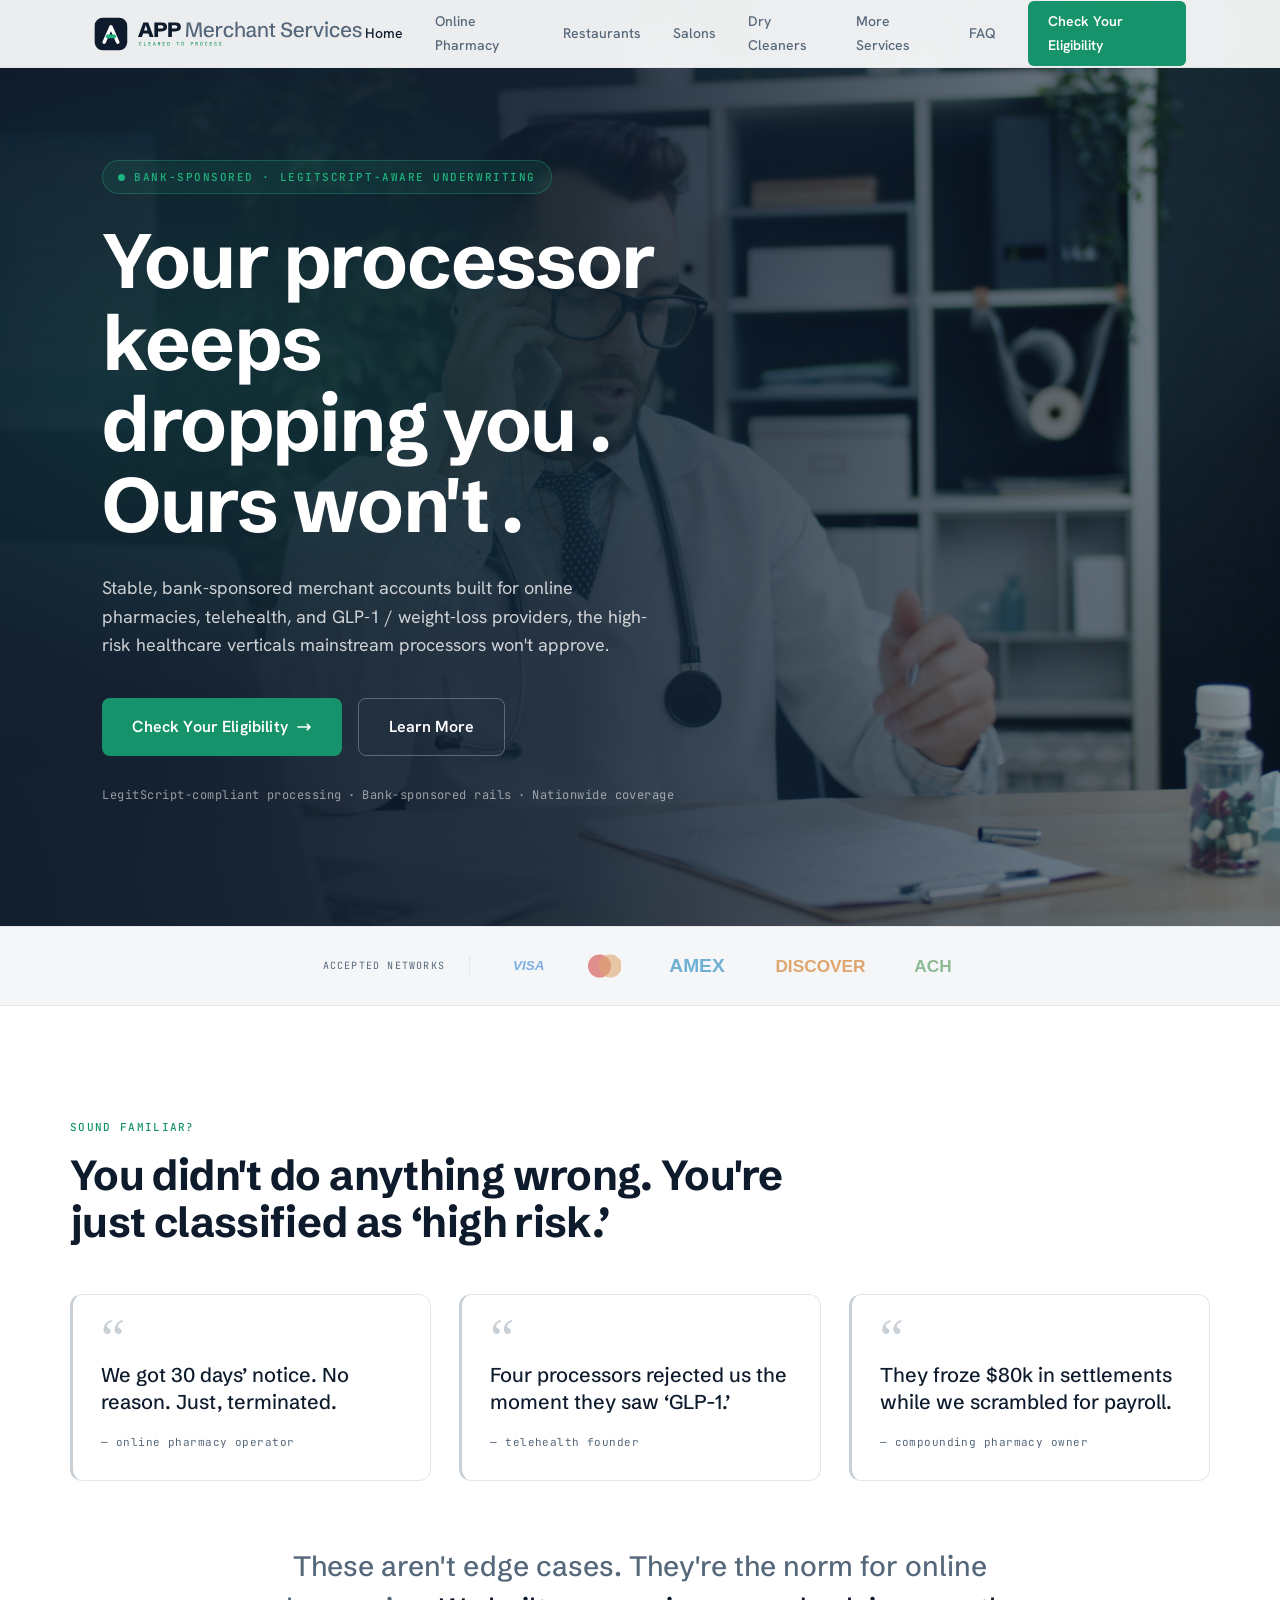
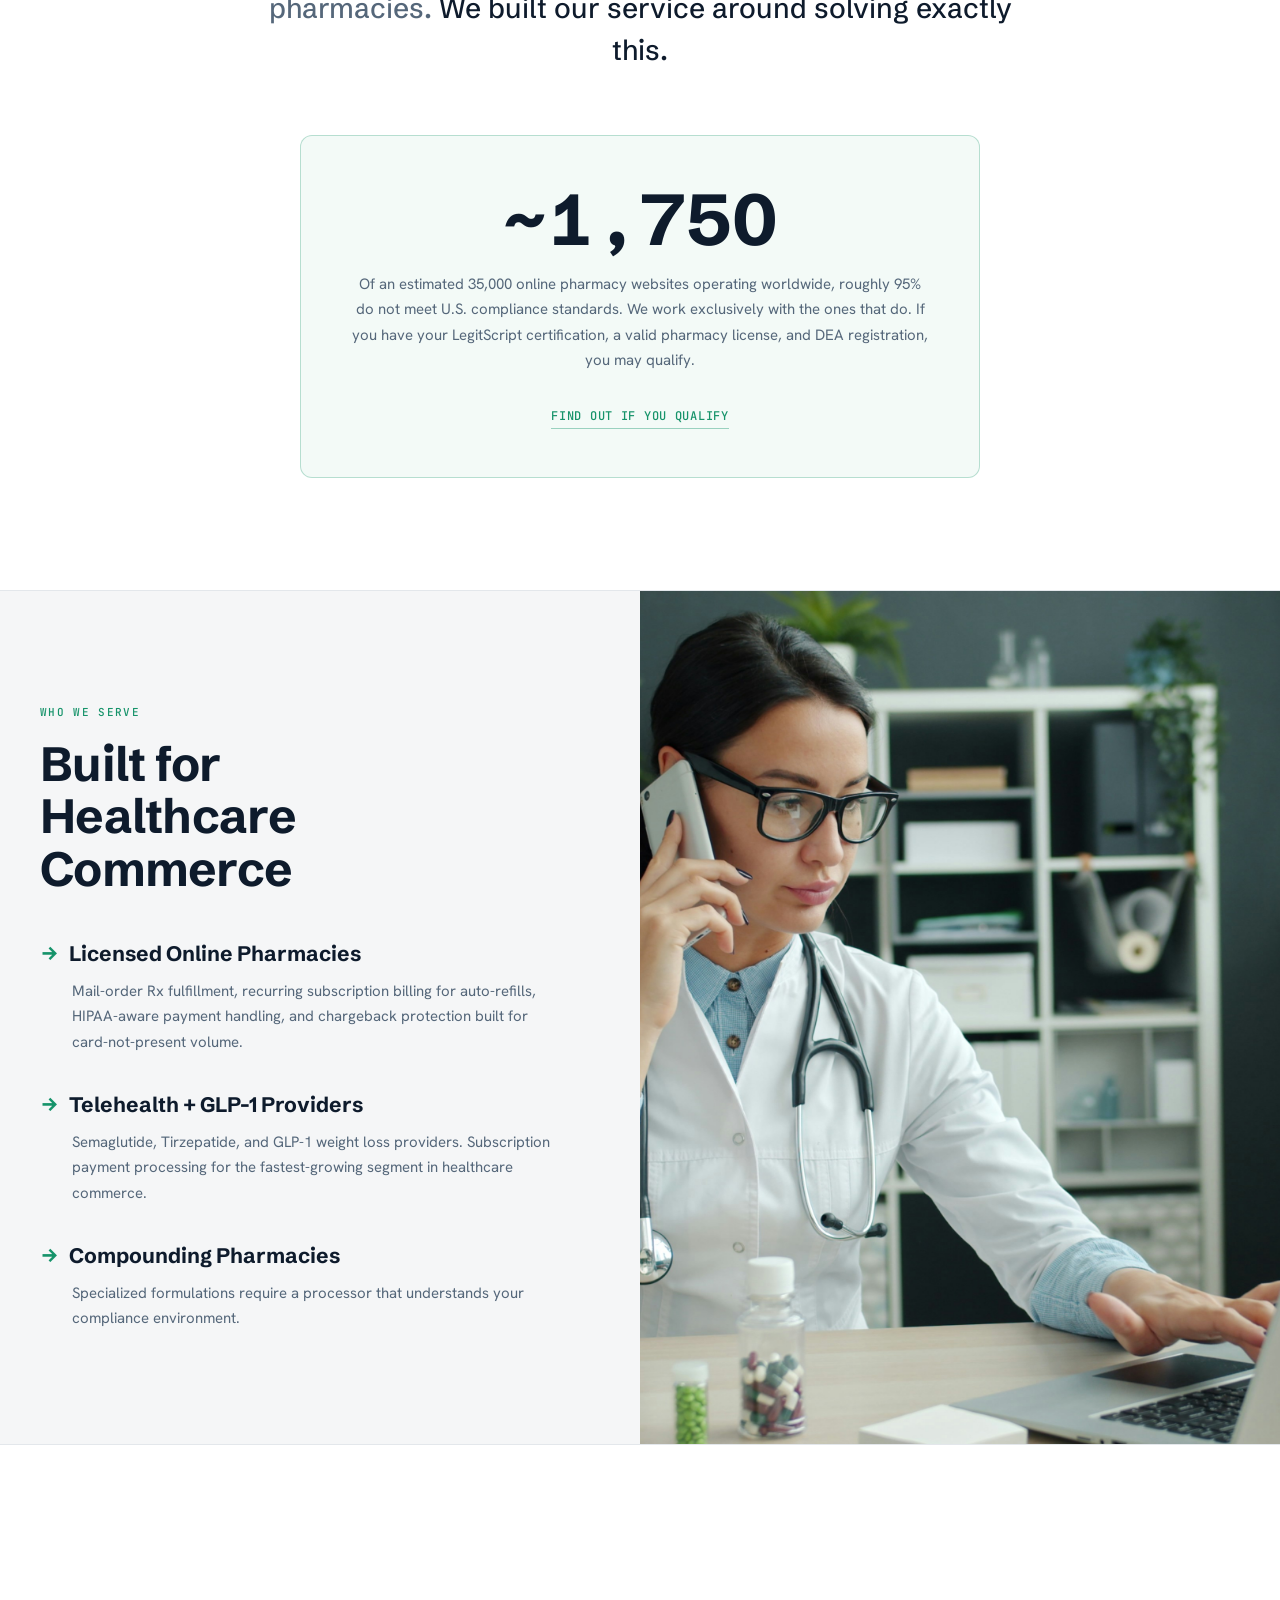
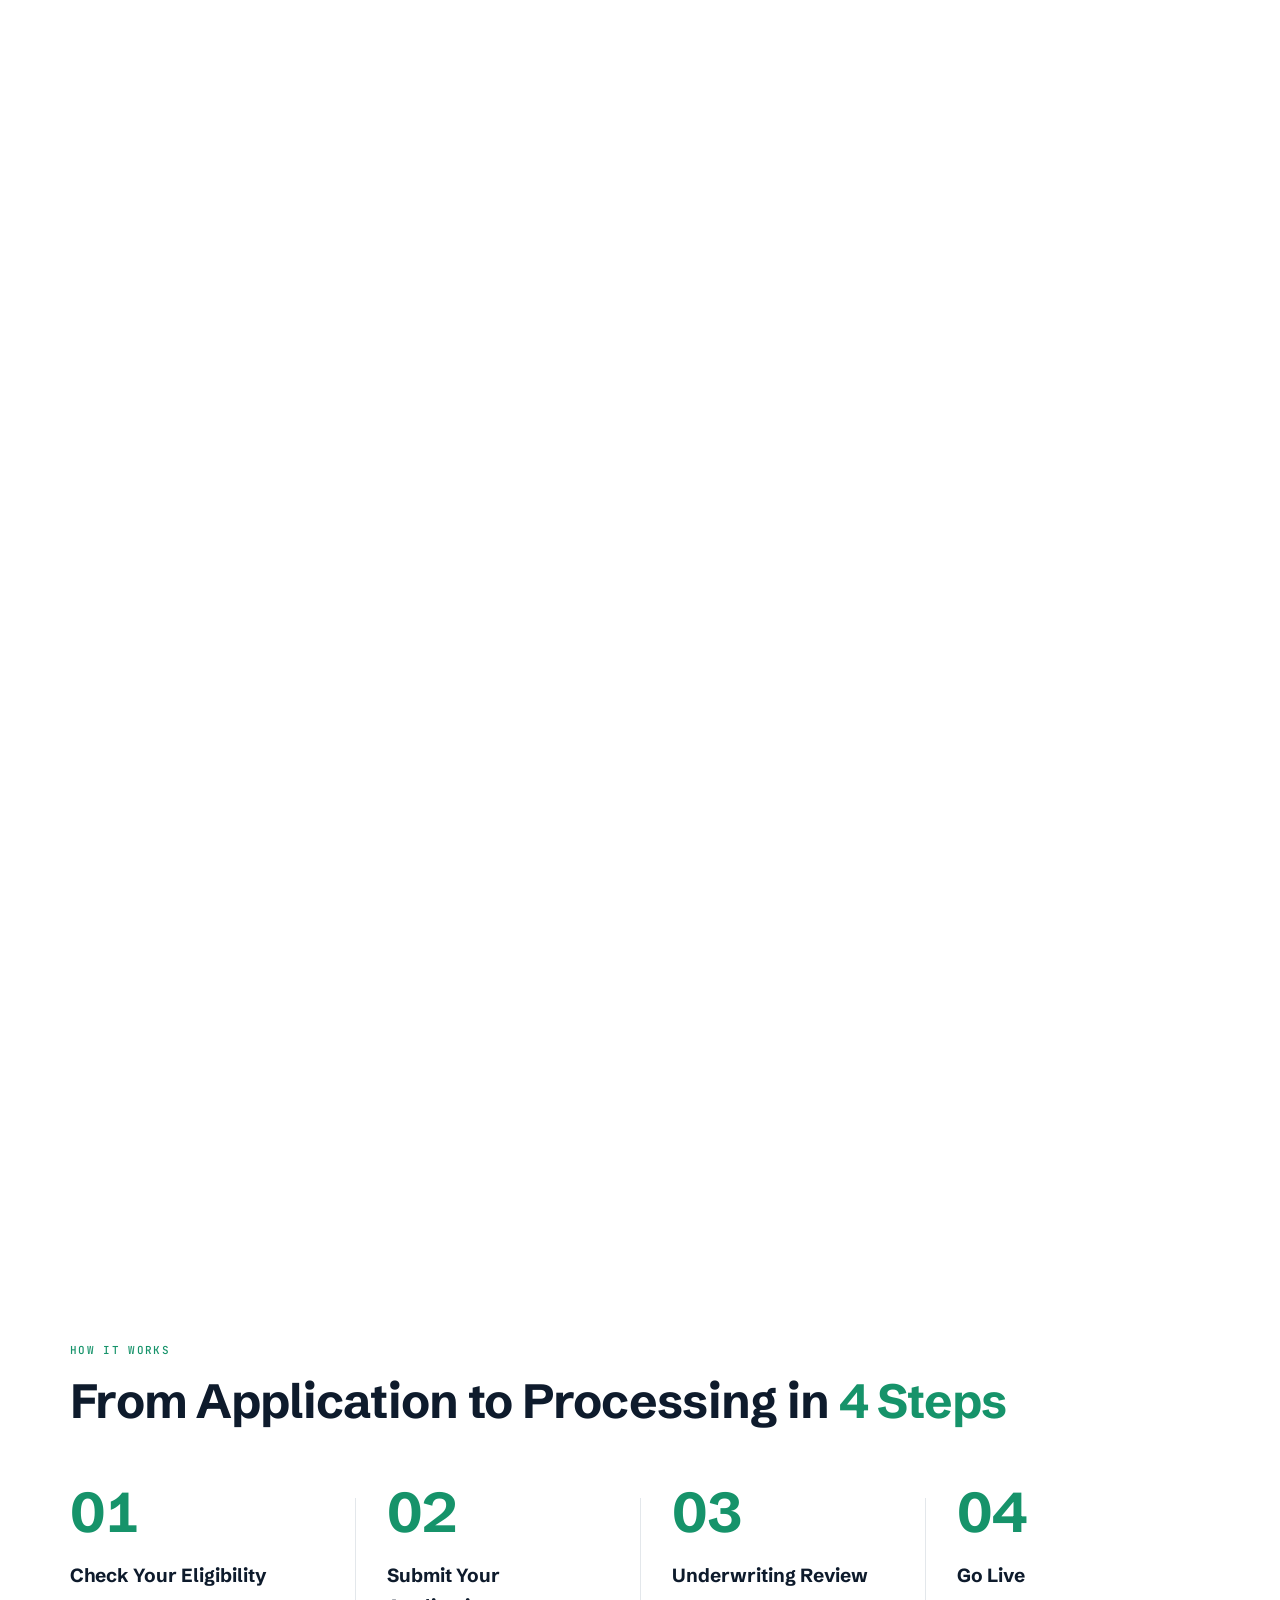
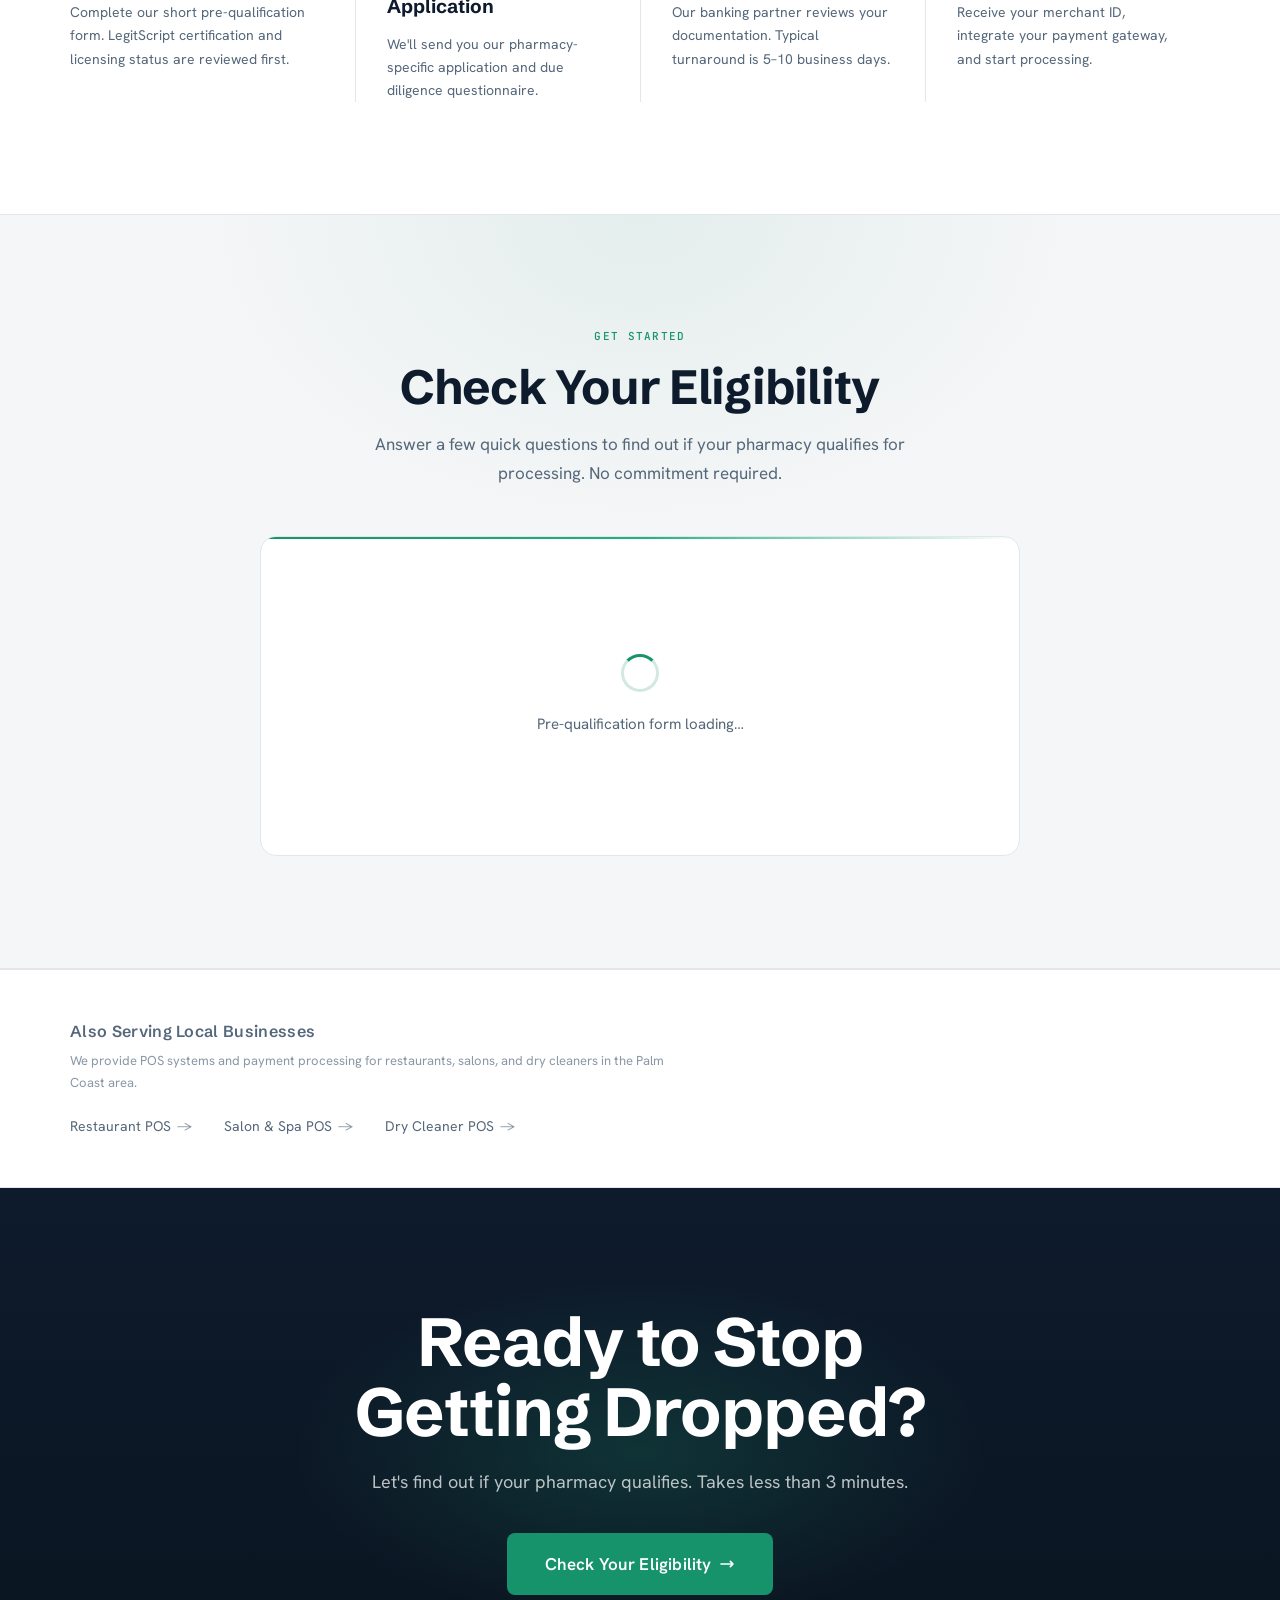
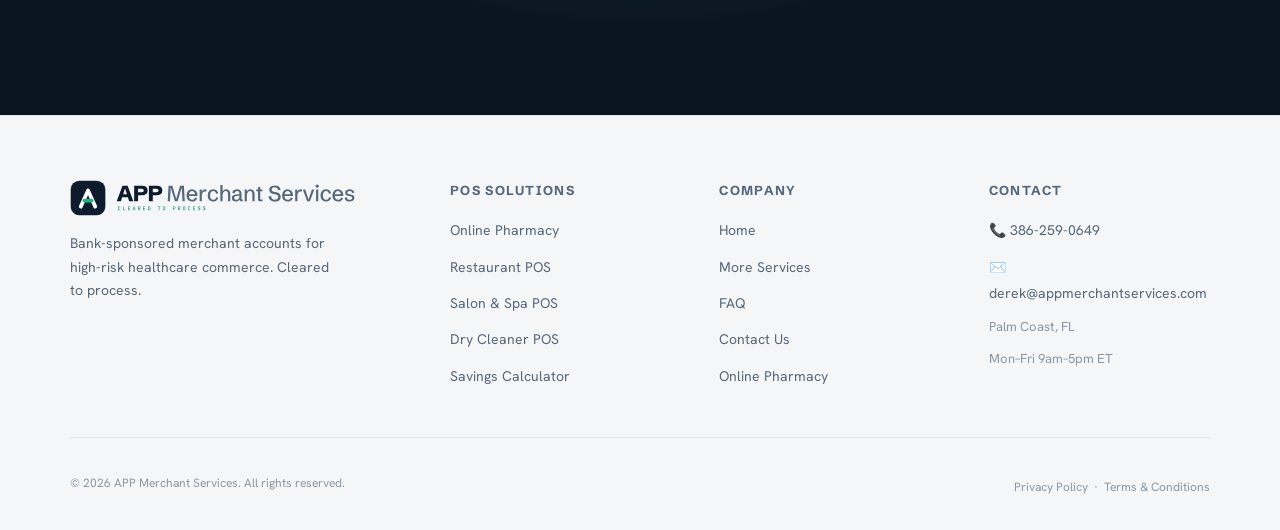
==== index.html @ 34b01047 "Site-wide rebrand: navy/green light theme, new lockup, Schibsted/Hanken/JetBrains fonts, components " ====
<!DOCTYPE html>
<html lang="en">
<head>
<meta charset="UTF-8"/>
<meta name="viewport" content="width=device-width, initial-scale=1.0"/>
<title>Online Pharmacy Payment Processing | APP Merchant Services</title>
<meta name="description" content="Bank-sponsored payment processing for licensed online pharmacies, telehealth providers, GLP-1 dispensers, and compounding pharmacies. High-risk merchant accounts with LegitScript compliance. Check your eligibility today."/>
<meta name="keywords" content="online pharmacy payment processing, high risk merchant account pharmacy, telehealth payment processing, GLP-1 merchant account, LegitScript payment processing, bank-sponsored merchant account"/>
<meta name="google-site-verification" content="3FqCoqqjQXs2pN8ZtHvuU_JeC_UwtO3WohIwuxlKrgw"/>
<link rel="preconnect" href="https://fonts.googleapis.com">
<link rel="preconnect" href="https://fonts.gstatic.com" crossorigin>
<link href="https://fonts.googleapis.com/css2?family=Schibsted+Grotesk:wght@400;500;600;700;800&family=Hanken+Grotesk:wght@400;500;600;700&family=JetBrains+Mono:wght@400;500&display=swap" rel="stylesheet">
<link rel="stylesheet" href="/css/styles-v2.css?v=8"/>
<link rel="icon" type="image/png" sizes="16x16" href="/assets/favicon-16.png"/>
<link rel="icon" type="image/png" sizes="32x32" href="/assets/favicon-32.png"/>
<link rel="icon" type="image/png" sizes="64x64" href="/assets/favicon-64.png"/>
<link rel="icon" type="image/png" sizes="192x192" href="/assets/favicon-192.png"/>
<link rel="apple-touch-icon" sizes="180x180" href="/assets/app-icon-2x.png"/>
<script async src="https://www.googletagmanager.com/gtag/js?id=G-3RPGTJ7M12"></script>
<script>window.dataLayer=window.dataLayer||[];function gtag(){dataLayer.push(arguments);}gtag('js',new Date());gtag('config','G-3RPGTJ7M12');</script>
<!-- Local Business Schema -->
<script type="application/ld+json">
{
  "@context": "https://schema.org",
  "@type": "FinancialService",
  "name": "APP Merchant Services",
  "description": "Bank-sponsored payment processing for online pharmacies, telehealth providers, and GLP-1 dispensers. LegitScript-compliant, card-not-present merchant accounts built for healthcare commerce. Also serving local restaurants, salons, and dry cleaners in Palm Coast, FL.",
  "url": "https://appmerchantservices.com",
  "telephone": "+13862590649",
  "email": "derek@appmerchantservices.com",
  "address": {
    "@type": "PostalAddress",
    "addressLocality": "Palm Coast",
    "addressRegion": "FL",
    "addressCountry": "US"
  },
  "areaServed": {
    "@type": "Country",
    "name": "United States"
  },
  "serviceType": ["Online Pharmacy Payment Processing", "Telehealth Payment Processing", "GLP-1 Merchant Accounts", "High Risk Merchant Services", "POS Systems", "Restaurant POS", "Salon POS", "Dry Cleaner POS"],
  "priceRange": "$$",
  "openingHours": "Mo-Fr 09:00-17:00",
  "sameAs": [
    "https://www.facebook.com/profile.php?id=61568587052713",
    "https://www.ebluu.com"
  ]
}
</script>
</head>
<body class="homepage">

<!-- ============ 1. HERO ============ -->
<header class="phHero">
  <div class="phHeroBg" style="background-image:url('/assets/pharmacy_hero.jpg')"></div>
  <div class="phHeroVeil"></div>
  <div class="phHeroInner">
    <div class="phHeroCopy">
      <span class="phEyebrow heroAnim" style="transition-delay:0ms">Bank-sponsored · LegitScript-aware underwriting</span>
      <h1 class="phHeroH1">
        <span class="heroLine heroAnim" style="transition-delay:200ms">Your processor keeps</span>
        <span class="heroLine heroAnim" style="transition-delay:400ms">dropping you.</span>
        <span class="heroLine heroAnim" style="transition-delay:600ms">Ours won't.</span>
      </h1>
      <p class="phHeroSub heroAnim" style="transition-delay:800ms">Stable, bank-sponsored merchant accounts built for online pharmacies, telehealth, and GLP-1 / weight-loss providers, the high-risk healthcare verticals mainstream processors won't approve.</p>
      <div class="phHeroActions heroAnim" style="transition-delay:1000ms">
        <a href="#qualify" class="btnP">Check Your Eligibility <svg fill="none" viewBox="0 0 24 24" stroke="currentColor" stroke-width="2.5"><path stroke-linecap="round" stroke-linejoin="round" d="M17 8l4 4m0 0l-4 4m4-4H3"/></svg></a>
        <a href="/online-pharmacy-payment-processing.html" class="btnS">Learn More</a>
      </div>
      <p class="phHeroTrust heroAnim" style="transition-delay:1200ms">LegitScript-compliant processing&ensp;·&ensp;Bank-sponsored rails&ensp;·&ensp;Nationwide coverage</p>
    </div>
  </div>
</header>

<!-- ============ ACCEPTED NETWORKS BAR ============ -->
<section class="netBar">
  <div class="netBarIn">
    <span class="netBarLabel">Accepted Networks</span>
    <span class="netBarDivider"></span>
    <div class="netLogos">
      <div class="network-logo" role="img" aria-label="Visa">
        <svg height="24" viewBox="0 0 780 500" xmlns="http://www.w3.org/2000/svg" fill="#1a72d4">
          <rect width="780" height="500" rx="40" fill="none"/>
          <text x="390" y="330" font-family="Arial" font-size="280" font-weight="900" font-style="italic" fill="#1a72d4" text-anchor="middle">VISA</text>
        </svg>
      </div>
      <div class="network-logo" role="img" aria-label="Mastercard">
        <svg height="24" viewBox="0 0 152 108" xmlns="http://www.w3.org/2000/svg">
          <circle cx="52" cy="54" r="52" fill="#cc2222" opacity="0.9"/>
          <circle cx="100" cy="54" r="52" fill="#cc6600" opacity="0.6"/>
        </svg>
      </div>
      <div class="network-logo" role="img" aria-label="American Express">
        <svg height="24" viewBox="0 0 300 100" xmlns="http://www.w3.org/2000/svg">
          <text x="150" y="76" font-family="Arial" font-size="80" font-weight="900" fill="#0077b5" text-anchor="middle">AMEX</text>
        </svg>
      </div>
      <div class="network-logo" role="img" aria-label="Discover">
        <svg height="24" viewBox="0 0 400 100" xmlns="http://www.w3.org/2000/svg">
          <text x="10" y="76" font-family="Arial" font-size="72" font-weight="700" fill="#cc6600">DISCOVER</text>
        </svg>
      </div>
      <div class="network-logo" role="img" aria-label="ACH / eCheck">
        <svg height="24" viewBox="0 0 200 100" xmlns="http://www.w3.org/2000/svg">
          <text x="100" y="76" font-family="Arial" font-size="72" font-weight="700" fill="#3a8a4a" text-anchor="middle">ACH</text>
        </svg>
      </div>
    </div>
  </div>
</section>

<!-- ============ 2. PAIN POINTS ============ -->
<section class="sec phPain" data-animate>
  <div class="wrap">
    <span class="label">Sound familiar?</span>
    <h2 class="phPainH2">You didn't do anything wrong. You're just classified as &lsquo;high risk.&rsquo;</h2>
    <div class="phPainRow">
      <blockquote class="phQuote quoteAnim">
        <p class="phQuoteText">We got 30 days&rsquo; notice. No reason. Just, terminated.</p>
        <cite class="phQuoteAttr">&mdash; online pharmacy operator</cite>
      </blockquote>
      <blockquote class="phQuote quoteAnim">
        <p class="phQuoteText">Four processors rejected us the moment they saw &lsquo;GLP-1.&rsquo;</p>
        <cite class="phQuoteAttr">&mdash; telehealth founder</cite>
      </blockquote>
      <blockquote class="phQuote quoteAnim">
        <p class="phQuoteText">They froze $80k in settlements while we scrambled for payroll.</p>
        <cite class="phQuoteAttr">&mdash; compounding pharmacy owner</cite>
      </blockquote>
    </div>
    <p class="phPainClose">These aren't edge cases. They're the norm for online pharmacies. <span class="acc">We built our service around solving exactly this.</span></p>
    <div class="compliance-stat-block" data-animate>
      <p class="stat-number">~1,750</p>
      <p class="stat-context">Of an estimated 35,000 online pharmacy websites operating worldwide, roughly 95% do not meet U.S. compliance standards. We work exclusively with the ones that do. If you have your LegitScript certification, a valid pharmacy license, and DEA registration, you may qualify.</p>
      <a href="#qualify" class="stat-cta">Find Out If You Qualify</a>
    </div>
  </div>
</section>

<!-- ============ 3. WHO WE SERVE ============ -->
<section class="phServe" data-animate>
  <div class="phServeCopy">
    <div class="phServeCopyInner">
      <span class="label">Who We Serve</span>
      <h2 class="h2">Built for<br>Healthcare Commerce</h2>
      <div class="phServeList">
        <div class="phServeItem serveAnim">
          <h3 class="phServeName"><span class="phArrow">&rarr;</span> Licensed Online Pharmacies</h3>
          <p>Mail-order Rx fulfillment, recurring subscription billing for auto-refills, HIPAA-aware payment handling, and chargeback protection built for card-not-present volume.</p>
        </div>
        <div class="phServeItem serveAnim">
          <h3 class="phServeName"><span class="phArrow">&rarr;</span> Telehealth + GLP-1 Providers</h3>
          <p>Semaglutide, Tirzepatide, and GLP-1 weight loss providers. Subscription payment processing for the fastest-growing segment in healthcare commerce.</p>
        </div>
        <div class="phServeItem serveAnim">
          <h3 class="phServeName"><span class="phArrow">&rarr;</span> Compounding Pharmacies</h3>
          <p>Specialized formulations require a processor that understands your compliance environment.</p>
        </div>
      </div>
    </div>
  </div>
  <div class="phServeImg" style="background-image:url('/assets/pharmacy_hero2.jpg')" role="img" aria-label="Pharmacist preparing prescription medication"></div>
</section>

<!-- ============ 4. WHY US ============ -->
<section class="phWhy" data-animate>
  <div class="wrap">
    <div class="phWhyHead">
      <span class="phWhyKicker">Why APP Merchant Services</span>
      <h2 class="phWhyH2">What Makes Us Different</h2>
    </div>
    <div class="hpCardGrid">
      <article class="hpCard hpCard--wide">
        <div class="hpCardBody">
          <span class="hpCardIcon" aria-hidden="true">
            <svg viewBox="0 0 24 24" fill="none" stroke="currentColor" stroke-width="1.75" stroke-linecap="round" stroke-linejoin="round"><path d="M12 3 4 6v5c0 4.4 3.1 8.2 8 9.5 4.9-1.3 8-5.1 8-9.5V6l-8-3Z"/><path d="m9 12 2 2 4-4"/></svg>
          </span>
          <h3 class="hpCardTitle">Bank-Sponsored Stability</h3>
          <p class="hpCardText">Your account runs on institutional banking rails — not a third-party aggregator that can freeze you without notice.</p>
        </div>
        <div class="hpCardVisual hpCardVisual--map" data-viz="stability" aria-hidden="true">
          <div class="pj">
            <svg class="pjSvg" viewBox="60 275 905 545" preserveAspectRatio="xMidYMid meet">
              <g class="pjMap" transform="translate(0.000000,1024.000000) scale(0.100000,-0.100000)"
fill="#000000" stroke="none">
<path d="M9767 8370 l-55 -50 -25 20 c-25 20 -26 20 -36 2 -26 -48 -43 -197
-36 -309 5 -92 4 -117 -10 -142 -10 -21 -14 -43 -9 -65 9 -49 -3 -76 -40 -91
-37 -16 -52 -31 -57 -59 -5 -24 -97 -65 -358 -160 -101 -37 -195 -74 -208 -83
-32 -21 -71 -89 -93 -164 -11 -34 -33 -79 -50 -100 -16 -21 -30 -40 -30 -43 0
-3 18 -9 40 -12 43 -7 51 -26 28 -64 -10 -16 -9 -23 11 -43 l22 -25 -33 -31
c-18 -18 -75 -53 -125 -77 -73 -36 -105 -46 -151 -48 -43 -2 -74 -11 -120 -36
-37 -19 -59 -37 -55 -44 3 -6 19 -28 35 -48 21 -27 27 -44 23 -59 -11 -33
-204 -228 -265 -267 -30 -20 -86 -65 -125 -102 -70 -67 -186 -143 -238 -156
-18 -4 -34 -1 -45 8 -9 9 -35 18 -56 21 -22 4 -46 13 -54 21 -13 13 -13 18 2
41 11 17 21 60 26 113 10 107 15 120 49 129 55 13 54 50 -4 168 -77 156 -96
165 -162 74 -54 -76 -84 -86 -98 -32 -4 19 0 35 16 56 25 34 49 116 49 168 0
21 -8 47 -20 62 -11 14 -20 38 -20 54 0 28 -3 30 -92 57 -51 15 -106 32 -122
36 -33 11 -60 0 -77 -32 -9 -17 -8 -23 6 -31 17 -9 17 -11 -3 -26 -17 -12 -23
-29 -25 -73 -2 -32 -7 -61 -11 -65 -10 -10 -39 10 -52 35 -10 20 -13 19 -49
-29 l-39 -51 0 -138 c-1 -125 1 -141 20 -167 60 -81 75 -165 50 -283 -23 -107
-61 -178 -110 -203 -35 -18 -41 -19 -65 -6 -47 27 -83 100 -91 187 -4 42 -17
110 -30 150 -19 62 -21 80 -12 115 6 23 13 85 16 137 3 68 12 115 30 166 14
39 26 77 26 84 0 23 -29 -10 -61 -71 -33 -61 -65 -97 -76 -85 -16 15 28 174
74 266 26 52 48 97 50 99 1 2 9 -2 17 -8 10 -8 16 -9 21 -1 9 14 45 13 45 -2
0 -7 10 -1 23 13 12 14 51 48 86 74 70 52 66 51 179 19 19 -5 22 -3 22 21 0
23 3 25 23 19 63 -21 84 -1 33 34 -30 21 -37 22 -78 11 -38 -11 -48 -10 -71 6
-19 12 -27 26 -27 45 l0 28 -81 -31 c-49 -19 -99 -47 -125 -70 -41 -36 -48
-39 -87 -33 -23 3 -79 25 -125 48 -70 36 -86 40 -102 30 -31 -19 -40 -14 -40
20 0 24 10 41 47 77 27 25 42 46 35 49 -32 10 -91 -26 -183 -114 -54 -52 -103
-94 -110 -94 -7 0 -28 -14 -46 -32 -29 -28 -41 -33 -98 -36 l-65 -4 0 31 c0
37 -4 37 -72 11 -50 -19 -128 -27 -128 -14 0 3 23 32 52 63 28 31 66 79 84
106 44 68 77 97 159 138 l70 35 -47 7 c-27 4 -63 4 -82 1 -19 -4 -45 -1 -60 5
-21 10 -33 9 -63 -5 -37 -16 -39 -16 -108 13 -44 19 -74 26 -80 20 -16 -16
-24 -10 -40 27 -11 28 -19 35 -32 30 -10 -4 -49 -11 -88 -16 -59 -7 -73 -6
-88 8 -12 10 -42 18 -83 20 l-65 4 -29 52 c-50 88 -46 85 -63 43 -10 -23 -26
-41 -42 -47 -74 -28 -1122 -43 -1470 -21 -998 62 -1967 243 -2867 534 -76 25
-138 43 -138 40 0 -2 11 -21 25 -41 29 -43 30 -50 9 -73 -15 -17 -15 -22 0
-65 22 -64 20 -83 -9 -110 -17 -16 -25 -34 -25 -57 0 -18 -6 -40 -12 -49 -15
-18 -66 -52 -90 -61 -23 -8 -58 28 -58 59 0 20 6 23 41 26 56 4 74 31 40 59
l-24 20 23 24 c23 24 23 25 4 46 -10 11 -60 40 -110 64 -50 24 -104 55 -121
69 l-31 26 -11 -28 c-9 -21 -9 -50 -2 -113 6 -46 11 -109 11 -140 0 -37 5 -59
13 -62 8 -3 6 -9 -8 -20 -20 -15 -20 -16 -1 -47 18 -32 18 -32 -3 -61 -27 -36
-26 -43 4 -63 35 -23 31 -34 -11 -38 -37 -3 -37 -4 -59 -78 -12 -41 -35 -102
-52 -135 -17 -33 -45 -97 -62 -142 -18 -44 -54 -118 -82 -164 -107 -178 -116
-206 -139 -418 -4 -41 -5 -91 -3 -112 9 -61 -25 -164 -70 -215 -54 -62 -58
-97 -17 -186 l33 -72 -18 -111 c-21 -128 -17 -160 27 -242 28 -52 30 -62 20
-97 -13 -49 -1 -82 33 -98 20 -9 28 -8 44 6 17 16 19 16 25 -6 3 -13 6 -38 6
-57 0 -25 -4 -32 -14 -28 -11 5 -17 -5 -22 -38 -10 -72 1 -107 51 -154 25 -23
45 -45 45 -49 0 -4 -11 -25 -25 -46 l-24 -39 28 -56 c16 -31 32 -75 36 -98 3
-23 19 -60 35 -81 16 -22 40 -69 55 -106 23 -58 25 -74 19 -135 l-6 -70 33
-20 c19 -12 60 -28 92 -37 50 -15 65 -25 119 -86 36 -41 81 -79 109 -93 32
-17 49 -32 51 -47 2 -12 19 -32 38 -45 70 -44 86 -62 119 -128 21 -44 33 -85
34 -116 1 -28 7 -51 15 -53 6 -3 12 -16 12 -30 0 -29 -17 -24 265 -71 149 -25
212 -39 218 -50 11 -20 78 -63 311 -197 105 -61 220 -132 256 -158 36 -26 83
-57 105 -68 52 -25 195 -58 315 -71 177 -19 370 -34 376 -29 3 3 6 30 7 58 l2
53 150 -7 c83 -3 166 -10 186 -15 44 -10 149 -110 164 -155 7 -20 29 -43 67
-68 31 -21 68 -53 83 -72 32 -43 75 -147 75 -184 0 -33 40 -92 93 -139 50 -44
166 -111 205 -119 30 -6 37 -2 100 64 41 44 86 79 114 92 43 19 54 20 115 9
64 -10 71 -15 124 -69 30 -32 100 -127 154 -211 58 -90 120 -175 151 -204 58
-55 75 -90 123 -242 36 -117 44 -125 141 -146 36 -8 79 -22 95 -31 17 -9 46
-16 66 -16 21 0 47 -8 62 -20 26 -21 63 -26 85 -11 11 7 11 9 -2 14 -9 4 -16
18 -16 33 0 15 -12 62 -27 105 -24 73 -25 82 -13 120 13 39 13 42 -10 59 l-24
18 32 30 c36 34 38 39 17 69 -14 20 -14 23 5 36 11 7 27 30 35 51 9 20 20 34
26 30 14 -9 48 24 65 64 10 26 18 32 32 28 33 -11 52 3 46 32 l-5 27 73 1 c46
0 84 6 104 17 74 39 164 169 143 208 -12 24 -6 35 31 54 28 15 29 14 40 -20 6
-19 16 -37 21 -40 5 -4 42 10 81 30 40 19 105 42 143 50 66 13 75 13 135 -5
36 -11 83 -20 105 -20 34 0 44 5 68 35 32 40 48 42 112 15 26 -11 49 -20 51
-20 3 0 -7 22 -23 49 -31 56 -28 66 11 51 34 -13 56 -63 56 -130 0 -37 5 -55
20 -70 25 -25 37 -25 75 0 22 14 39 18 71 13 35 -5 44 -2 58 18 23 33 20 46
-15 78 -23 22 -29 34 -24 50 10 31 33 26 74 -18 20 -21 59 -51 88 -65 29 -14
56 -34 62 -43 9 -17 11 -17 30 1 41 37 23 69 -51 91 -35 10 -44 17 -46 39 -4
34 13 56 44 56 32 0 31 17 -2 32 -20 9 -30 9 -45 0 -33 -21 -59 -15 -59 13 0
28 -12 32 -30 10 -21 -26 -78 -19 -111 14 -16 16 -29 33 -29 38 0 4 19 16 43
26 43 17 44 17 109 -7 l65 -25 58 40 c49 33 65 39 112 39 61 0 109 17 137 49
24 27 30 27 44 -4 10 -23 17 -25 72 -25 l60 0 0 30 c0 28 2 30 40 30 22 0 60
5 85 12 38 10 59 10 130 -5 80 -16 89 -21 142 -72 l56 -54 69 35 c53 27 72 42
80 64 10 29 12 30 77 30 72 0 83 -7 124 -72 10 -16 41 -40 70 -54 63 -32 113
-69 126 -93 6 -10 15 -58 20 -107 21 -172 22 -180 32 -161 13 23 46 21 54 -3
3 -11 1 -35 -6 -53 -10 -29 -9 -38 10 -75 34 -67 56 -84 96 -76 28 5 35 3 35
-9 0 -9 15 -28 34 -42 21 -16 33 -32 29 -41 -3 -8 6 -26 20 -39 13 -14 27 -38
30 -54 4 -19 14 -32 29 -36 12 -4 45 -29 72 -55 28 -26 61 -53 74 -59 17 -9
21 -18 17 -32 -6 -19 -5 -20 17 -7 22 12 28 14 55 17 41 4 62 150 52 366 -3
61 -9 87 -25 110 -12 17 -24 44 -28 60 -4 17 -45 92 -92 168 -46 76 -84 140
-84 143 0 2 9 4 20 4 17 0 9 14 -44 84 -77 101 -133 198 -156 274 -15 47 -20
54 -27 37 -4 -11 -8 -44 -8 -72 0 -29 -2 -53 -5 -53 -9 0 -30 86 -30 119 0 16
7 34 15 41 18 15 19 69 4 124 -13 49 6 194 33 248 10 21 18 51 18 67 0 16 5
33 10 36 6 4 9 19 8 33 -2 16 2 26 8 25 7 -1 20 7 29 17 10 11 22 20 27 20 19
0 106 83 112 106 4 13 11 24 16 24 14 0 60 72 60 94 0 11 9 29 20 41 12 12 37
55 58 96 30 61 46 80 87 106 76 47 105 78 105 109 0 32 41 106 83 151 17 18
52 40 79 49 50 16 85 51 69 67 -6 6 -22 -1 -42 -17 -37 -31 -74 -32 -74 -1 0
14 8 21 28 23 22 3 27 8 27 32 0 23 -6 30 -32 40 -31 11 -32 12 -11 20 12 5
27 18 33 29 12 24 31 26 61 9 18 -11 23 -10 44 15 33 37 49 100 34 129 -11 21
-12 21 -24 -9 -13 -30 -13 -30 -63 -20 -42 9 -54 8 -76 -6 -14 -9 -27 -17 -30
-17 -8 0 -28 101 -22 108 4 3 20 -2 36 -11 29 -17 29 -17 74 16 l44 34 -19 29
c-12 19 -17 38 -14 55 8 36 -26 57 -90 56 -28 0 -61 5 -74 12 -22 12 -23 14
-7 23 10 6 29 8 42 5 24 -4 23 -3 -8 24 l-33 29 23 17 23 16 -52 35 c-42 28
-49 36 -36 43 9 5 26 5 41 -1 41 -15 42 8 2 49 -39 40 -44 51 -22 51 26 0 28
20 3 31 -18 8 -33 33 -56 91 -17 43 -31 89 -31 101 0 27 43 93 70 107 26 14
38 -11 22 -43 -18 -38 -10 -103 17 -130 12 -14 21 -30 17 -35 -3 -5 12 -26 34
-47 21 -21 41 -48 44 -61 5 -19 13 -24 36 -24 35 0 38 -13 14 -64 -16 -33 -12
-79 5 -60 5 5 18 67 30 137 27 162 22 190 -48 240 -38 28 -50 43 -55 72 -4 20
-6 38 -4 40 2 2 26 -2 54 -8 56 -13 83 -31 85 -56 2 -35 89 302 89 345 0 9
-12 14 -35 14 l-35 0 0 49 c0 42 7 60 49 123 67 99 100 128 211 188 112 61
146 91 162 142 13 43 15 44 39 22 16 -14 20 -12 50 26 22 27 36 37 43 30 17
-17 24 -12 65 40 40 50 44 73 14 84 -22 9 -28 -1 -14 -18 18 -22 5 -52 -29
-66 -41 -17 -72 -7 -94 31 -10 17 -34 37 -52 45 -31 13 -34 18 -34 59 0 24 5
47 11 51 8 4 2 12 -15 21 -32 17 -33 38 -6 151 23 95 42 137 71 155 11 6 37
35 58 62 31 41 39 61 43 108 5 67 31 106 49 75 18 -33 14 -37 160 120 37 39
59 71 59 86 0 34 -34 71 -80 90 -25 10 -48 28 -58 47 -10 18 -28 32 -45 36
-33 7 -50 37 -93 162 -32 95 -76 151 -117 151 -17 0 -44 -17 -80 -50z"/>
<path d="M9619 6582 c-47 -20 -94 -44 -105 -52 -25 -19 -54 -60 -54 -77 0 -24
27 -13 92 35 60 43 166 133 157 132 -2 -1 -43 -18 -90 -38z"/>
</g>
              <path class="pjArc" d="M155,585 Q520,415 880,505" pathLength="1"/>
              <g class="pjNode pjNodeA" transform="translate(155,585)">
                <g class="pjNodeInner">
                  <circle class="pjHalo" r="16"/>
                  <circle class="pjCore" r="6.5"/>
                </g>
              </g>
              <g class="pjNode pjNodeB" transform="translate(880,505)">
                <circle class="pjPing" r="15"/>
                <circle class="pjHalo" r="16"/>
                <circle class="pjCore" r="6.5"/>
                <g class="pjCheck">
                  <circle class="pjCheckBg" r="17"/>
                  <path class="pjCheckMark" d="M-7 0 l5 5 l9 -11"/>
                </g>
              </g>
              <circle class="pjPulseGlow" r="13" cx="0" cy="0"/>
              <circle class="pjPulse" r="5" cx="0" cy="0"/>
              <text class="pjLabel pjLabelA" x="155" y="648">Patient</text>
              <text class="pjLabel pjLabel--b" x="880" y="462">Pharmacy</text>
            </svg>
            <div class="pjStatus">
              <svg class="pjStatusCheck" viewBox="0 0 24 24" fill="none" stroke="currentColor" stroke-width="2.6" stroke-linecap="round" stroke-linejoin="round"><path d="M20 6 9 17l-5-5"/></svg>
              <span class="pjStatusTxt">Payment settled</span>
            </div>
          </div>
        </div>
      </article>
      <article class="hpCard hpCard--narrow">
        <div class="hpCardBody">
          <span class="hpCardIcon" aria-hidden="true">
            <svg viewBox="0 0 24 24" fill="none" stroke="currentColor" stroke-width="1.75" stroke-linecap="round" stroke-linejoin="round"><path d="M9 5H7a2 2 0 0 0-2 2v12a2 2 0 0 0 2 2h10a2 2 0 0 0 2-2V7a2 2 0 0 0-2-2h-2"/><rect x="9" y="3" width="6" height="4" rx="1"/><path d="m9 14 2 2 4-4"/></svg>
          </span>
          <h3 class="hpCardTitle">Compliance-Forward Underwriting</h3>
          <p class="hpCardText">We understand LegitScript, DEA requirements, and the Ryan Haight Act. You won't spend hours educating us.</p>
        </div>
        <div class="hpCardVisual hpCardVisual--checklist" data-viz="compliance" aria-hidden="true">
          <ul class="ck">
            <li class="ckItem"><span class="ckMark"><svg viewBox="0 0 24 24" fill="none" stroke="currentColor" stroke-width="3" stroke-linecap="round" stroke-linejoin="round"><path d="M20 6 9 17l-5-5"/></svg></span>LegitScript certified</li>
            <li class="ckItem"><span class="ckMark"><svg viewBox="0 0 24 24" fill="none" stroke="currentColor" stroke-width="3" stroke-linecap="round" stroke-linejoin="round"><path d="M20 6 9 17l-5-5"/></svg></span>DEA registration verified</li>
            <li class="ckItem"><span class="ckMark"><svg viewBox="0 0 24 24" fill="none" stroke="currentColor" stroke-width="3" stroke-linecap="round" stroke-linejoin="round"><path d="M20 6 9 17l-5-5"/></svg></span>State pharmacy license</li>
            <li class="ckItem"><span class="ckMark"><svg viewBox="0 0 24 24" fill="none" stroke="currentColor" stroke-width="3" stroke-linecap="round" stroke-linejoin="round"><path d="M20 6 9 17l-5-5"/></svg></span>Ryan Haight Act compliant</li>
          </ul>
        </div>
      </article>
      <article class="hpCard hpCard--narrow">
        <div class="hpCardBody">
          <span class="hpCardIcon" aria-hidden="true">
            <svg viewBox="0 0 24 24" fill="none" stroke="currentColor" stroke-width="1.75" stroke-linecap="round" stroke-linejoin="round"><rect x="2" y="5" width="20" height="14" rx="2"/><path d="M2 10h20"/><path d="M6 15h4"/></svg>
          </span>
          <h3 class="hpCardTitle">Built for Card-Not-Present</h3>
          <p class="hpCardText">95% of your transactions happen without a physical card. Our fraud tools and chargeback protections are designed for exactly that.</p>
        </div>
        <div class="hpCardVisual hpCardVisual--live" data-viz="cnp" aria-hidden="true">
          <div class="ltx">
            <div class="ltxFeed">
              <span class="ltxDot"></span>
              <span class="ltxFeedLabel">Live orders</span>
            </div>
            <div class="ltxRow">
              <span class="ltxRx">
                <svg viewBox="0 0 24 24" fill="none" stroke="currentColor" stroke-width="1.8" stroke-linecap="round" stroke-linejoin="round"><rect x="3" y="8" width="18" height="10" rx="5"/><path d="M12 8v10"/></svg>
              </span>
              <span class="ltxInfo">
                <span class="ltxLabel">New order</span>
                <span class="ltxRxName" data-ltx-name>Semaglutide Rx</span>
              </span>
              <span class="ltxRight">
                <span class="ltxAmt" data-ltx-amt>$84.50</span>
                <span class="ltxState is-processed" data-ltx-state>
                  <svg class="ltxCheck" viewBox="0 0 24 24" fill="none" stroke="currentColor" stroke-width="2.6" stroke-linecap="round" stroke-linejoin="round"><path d="M20 6 9 17l-5-5"/></svg><span class="ltxStateTxt">Processed</span>
                </span>
              </span>
            </div>
          </div>
        </div>
      </article>
      <article class="hpCard hpCard--wide">
        <div class="hpCardBody">
          <span class="hpCardIcon" aria-hidden="true">
            <svg viewBox="0 0 24 24" fill="none" stroke="currentColor" stroke-width="1.75" stroke-linecap="round" stroke-linejoin="round"><circle cx="12" cy="12" r="9"/><path d="M12 7v5l3 2"/></svg>
          </span>
          <h3 class="hpCardTitle">Same-Day Response</h3>
          <p class="hpCardText">Submit your pre-qualification form and you hear back the same business day. No ticket system, no automated queue — a specialist who knows pharmacy accounts calls you directly.</p>
        </div>
        <div class="hpCardVisual hpCardVisual--specialist" data-viz="response" aria-hidden="true">
          <figure class="sp">
            <span class="spPhoto" style="background-image:url('/assets/specialist.jpg')"></span>
            <figcaption class="spInfo">
              <span class="spName">Your payments specialist</span>
              <span class="spRole">Knows pharmacy accounts &middot; Palm Coast, FL</span>
              <span class="spStatus"><span class="spDot"></span>Replies the same business day</span>
            </figcaption>
          </figure>
        </div>
      </article>
    </div>
  </div>
</section>

<!-- ============ 5. HOW IT WORKS ============ -->
<section class="sec phSteps" data-animate>
  <div class="wrap">
    <div class="phStepsHead">
      <span class="label">How It Works</span>
      <h2 class="h2">From Application to Processing in <span class="acc">4 Steps</span></h2>
    </div>
    <div class="phStepsRow">
      <div class="phStep">
        <div class="phStepNum" data-count="1">01</div>
        <h3 class="phStepTitle">Check Your Eligibility</h3>
        <p>Complete our short pre-qualification form. LegitScript certification and licensing status are reviewed first.</p>
      </div>
      <div class="phStep">
        <div class="phStepNum" data-count="2">02</div>
        <h3 class="phStepTitle">Submit Your Application</h3>
        <p>We'll send you our pharmacy-specific application and due diligence questionnaire.</p>
      </div>
      <div class="phStep">
        <div class="phStepNum" data-count="3">03</div>
        <h3 class="phStepTitle">Underwriting Review</h3>
        <p>Our banking partner reviews your documentation. Typical turnaround is 5&ndash;10 business days.</p>
      </div>
      <div class="phStep">
        <div class="phStepNum" data-count="4">04</div>
        <h3 class="phStepTitle">Go Live</h3>
        <p>Receive your merchant ID, integrate your payment gateway, and start processing.</p>
      </div>
    </div>
  </div>
</section>

<!-- ============ 6. PRE-QUALIFICATION FORM ============ -->
<section class="sec phQualify" id="qualify" data-animate>
  <div class="wrap phQualifyInner">
    <div>
      <span class="label">Get Started</span>
      <h2 class="h2">Check Your Eligibility</h2>
      <p class="sub" style="margin-left:auto;margin-right:auto;text-align:center">Answer a few quick questions to find out if your pharmacy qualifies for processing. No commitment required.</p>
    </div>
    <div class="phFormShell" id="jotform-embed-placeholder">
      <div class="phFormPulse"></div>
      <p>Pre-qualification form loading&hellip;</p>
    </div>
  </div>
</section>

<!-- ============ 7. SECONDARY VERTICALS ============ -->
<section class="phSecondary" data-animate>
  <div class="wrap">
    <div class="phSecondaryHead">
      <h4 class="phSecondaryH4">Also Serving Local Businesses</h4>
      <p>We provide POS systems and payment processing for restaurants, salons, and dry cleaners in the Palm Coast area.</p>
    </div>
    <div class="phSecondaryLinks">
      <a href="/restaurant.html" class="phSecondaryLink">Restaurant POS <span class="phSecondaryArrow">&rarr;</span></a>
      <a href="/salon.html" class="phSecondaryLink">Salon &amp; Spa POS <span class="phSecondaryArrow">&rarr;</span></a>
      <a href="/dry-cleaner.html" class="phSecondaryLink">Dry Cleaner POS <span class="phSecondaryArrow">&rarr;</span></a>
    </div>
  </div>
</section>

<!-- ============ 8. FINAL CTA ============ -->
<section class="phFinal" data-animate>
  <div class="phFinalGlow"></div>
  <div class="wrap phFinalInner">
    <h2 class="phFinalH2">Ready to Stop<br>Getting Dropped?</h2>
    <p>Let's find out if your pharmacy qualifies. Takes less than 3 minutes.</p>
    <a href="#qualify" class="btnP phFinalBtn">Check Your Eligibility <svg fill="none" viewBox="0 0 24 24" stroke="currentColor" stroke-width="2.5"><path stroke-linecap="round" stroke-linejoin="round" d="M17 8l4 4m0 0l-4 4m4-4H3"/></svg></a>
  </div>
</section>

<script src="/js/components-v16.js"></script>
<script>
injectNav('/index.html');
injectFooter();
</script>
<script src="/js/animations.js?v=8"></script>
</body>
</html>
---- css/styles-v2.css ----
/* ================================================
   APP Merchant Services — Master Stylesheet
   Navy #0E1B2C + Clearance Green #16936A on White
   Schibsted Grotesk (display) + Hanken Grotesk (body)
   + JetBrains Mono (labels / captions / fine print)
   ================================================ */

@import url('https://fonts.googleapis.com/css2?family=Schibsted+Grotesk:wght@400;500;600;700;800&family=Hanken+Grotesk:wght@400;500;600;700&family=JetBrains+Mono:wght@400;500&display=swap');

:root {
  /* ---- Centralized brand color system (navy / green / white) ---- */
  --color-navy:         #0E1B2C;  /* primary dark background, primary text on light */
  --color-green:        #16936A;  /* accent on light backgrounds */
  --color-green-dark:   #1FB37E;  /* accent on dark backgrounds */
  --color-slate:        #55677A;  /* secondary text */
  --color-paper:        #F5F6F7;  /* light section background */
  --color-border:       #E3E7EB;  /* hairline borders on light */
  --color-white:        #FFFFFF;
  --color-footer-navy:  #0A1420;  /* footer specific, darker than primary navy */
  --color-footer-border:#1A2A3C;

  /* ---- Legacy token names remapped to the new light system so all
     existing var(--bg/--blue/--text…) references flip automatically ---- */
  --bg:       var(--color-white);        /* page background — now white   */
  --bg2:      var(--color-paper);        /* alt section background        */
  --bg3:      var(--color-white);        /* raised card surface           */
  --bg4:      #EEF1F4;                    /* hover / highest surface       */
  --border:   var(--color-border);
  --borderB:  rgba(22,147,106,0.30);     /* green-tinted border           */
  --blue:     var(--color-green);        /* accent (on light) — now green */
  --blueL:    var(--color-green-dark);   /* accent on dark blocks         */
  --blueGlow: rgba(22,147,106,0.16);
  --blueSub:  rgba(22,147,106,0.08);
  --text:     var(--color-navy);         /* primary text — navy on light  */
  --text1:    var(--color-navy);         /* alias used by a few pages     */
  --text2:    var(--color-slate);        /* secondary text                */
  --text3:    #8A97A6;                    /* muted / fine print            */
  --white:    var(--color-white);
  --green:    var(--color-green);
  --fd:       'Schibsted Grotesk', sans-serif;  /* display / headlines    */
  --fb:       'Hanken Grotesk', sans-serif;     /* body / UI              */
  --fm:       'JetBrains Mono', monospace;       /* labels / captions / mono */
  --max:      1140px;
  --navH:     68px;
  --ease:     0.2s ease;
}

*, *::before, *::after { box-sizing: border-box; margin: 0; padding: 0; }
html { scroll-behavior: smooth; }
body { background: var(--bg); color: var(--text); font-family: var(--fb); font-size: 16px; line-height: 1.65; -webkit-font-smoothing: antialiased; }
a { color: inherit; text-decoration: none; }
img { max-width: 100%; display: block; }
ul { list-style: none; }

/* NAV */
.nav { position: fixed; top: 0; left: 0; right: 0; z-index: 1000; height: var(--navH); background: rgba(255,255,255,0.92); backdrop-filter: blur(18px); border-bottom: 1px solid var(--border); }
.nav.scrolled { box-shadow: 0 4px 24px rgba(14,27,44,0.08); }
.navIn { max-width: var(--max); margin: 0 auto; padding: 0 24px; height: 100%; display: flex; align-items: center; justify-content: space-between; }
.navLogo { display: flex; align-items: center; gap: 10px; }
.navLogo svg { width: 34px; height: 34px; flex-shrink: 0; }
.navLogo img { max-height: 40px; width: auto; }
.navLogoText { font-family: var(--fd); font-size: 22px; font-weight: 700; letter-spacing: .08em; color: var(--text); }
.navLogoText span { color: var(--blue); }
.navLinks { display: flex; align-items: center; gap: 32px; }
.navLinks a { font-size: 14px; font-weight: 500; color: var(--text2); transition: color var(--ease); }
.navLinks a:hover, .navLinks a.active { color: var(--text); }
.navCta { background: var(--blue) !important; color: var(--white) !important; padding: 9px 20px; border-radius: 6px; font-weight: 600 !important; transition: background var(--ease), transform var(--ease) !important; }
.navCta:hover { background: var(--blueL) !important; transform: translateY(-1px); }
.navBurger { display: none; background: none; border: none; cursor: pointer; padding: 4px; flex-direction: column; gap: 5px; }
.navBurger span { display: block; width: 24px; height: 2px; background: var(--text); border-radius: 2px; }
@media (max-width: 768px) {
  .navBurger { display: flex; }
  .navLinks { display: none; position: fixed; top: var(--navH); left: 0; right: 0; background: rgba(255,255,255,0.98); backdrop-filter: blur(20px); padding: 20px 24px 32px; border-bottom: 1px solid var(--border); flex-direction: column; align-items: flex-start; gap: 0; z-index: 999; }
  .navLinks.open { display: flex; }
  .navLinks a { padding: 12px 0; font-size: 16px; width: 100%; border-bottom: 1px solid var(--border); }
  .navLinks a:last-child { border-bottom: none; }
}

/* BUTTONS */
.btnP { display: inline-flex; align-items: center; gap: 8px; background: var(--blue); color: var(--white); padding: 13px 26px; border-radius: 8px; font-weight: 600; font-size: 15px; border: none; cursor: pointer; transition: all var(--ease); letter-spacing: .01em; }
.btnP:hover { background: var(--blueL); transform: translateY(-2px); box-shadow: 0 8px 24px rgba(22,147,106,.30); color: var(--white); }
.btnP svg { width: 16px; height: 16px; flex-shrink: 0; }
.btnS { display: inline-flex; align-items: center; gap: 8px; background: transparent; color: var(--text); padding: 13px 26px; border-radius: 8px; font-weight: 600; font-size: 15px; border: 1px solid var(--border); cursor: pointer; transition: all var(--ease); }
.btnS:hover { border-color: var(--blue); color: var(--blue); transform: translateY(-2px); }

/* CAROUSEL */
.carousel { position: relative; width: 100%; min-height: 100vh; overflow: hidden; display: flex; align-items: center; }
.cSlide { position: absolute; inset: 0; opacity: 0; transition: opacity 1.2s ease; pointer-events: none; z-index: 0; }
.cSlide.active { opacity: 1; pointer-events: auto; z-index: 1; }
.cBg { position: absolute; inset: 0; background-size: cover; background-position: center; z-index: 0; }
.cOver { position: absolute; inset: 0; z-index: 1; background: linear-gradient(105deg, rgba(7,10,18,.93) 0%, rgba(7,10,18,.82) 45%, rgba(7,10,18,.28) 100%); }
.cGrid { position: absolute; inset: 0; z-index: 2; pointer-events: none; background-image: linear-gradient(rgba(22,147,106,.03) 1px, transparent 1px), linear-gradient(90deg, rgba(22,147,106,.03) 1px, transparent 1px); background-size: 60px 60px; }
.cOuter { position: relative; z-index: 3; max-width: var(--max); margin: 0 auto; width: 100%; padding: 0 24px; }
.cContent { max-width: 660px; padding: 168px 0 120px; }
.cEye { display: inline-flex; align-items: center; gap: 8px; background: rgba(22,147,106,.12); border: 1px solid rgba(22,147,106,.28); border-radius: 100px; padding: 6px 14px; font-size: 12px; font-weight: 600; letter-spacing: .1em; text-transform: uppercase; color: var(--blueL); margin-bottom: 24px; }
.cEye::before { content: ''; width: 6px; height: 6px; background: var(--blue); border-radius: 50%; animation: pulse 2s ease infinite; }
@keyframes pulse { 0%,100%{opacity:1;transform:scale(1)} 50%{opacity:.5;transform:scale(.8)} }
.cH1 { font-family: var(--fd); font-size: clamp(44px,6vw,72px); font-weight: 700; line-height: 1.04; color: var(--white); margin-bottom: 24px; }
.cH1 .acc { color: var(--blue); }
.cSub { font-size: 18px; color: rgba(240,244,255,.76); line-height: 1.7; margin-bottom: 40px; max-width: 520px; }
.cActions { display: flex; gap: 16px; flex-wrap: wrap; }
.cDots { position: absolute; bottom: 36px; left: 50%; transform: translateX(-50%); display: flex; gap: 10px; z-index: 10; }
.cDot { width: 8px; height: 8px; border-radius: 100px; background: rgba(255,255,255,.25); border: none; cursor: pointer; transition: all .35s ease; padding: 0; }
.cDot.active { background: var(--blue); width: 28px; }
.cBar { position: absolute; bottom: 0; left: 0; height: 2px; background: var(--blue); z-index: 10; width: 0; }
@media (max-width: 768px) { .cContent { padding: 120px 0 100px; } .cH1 { font-size: clamp(36px,8vw,52px); } }

/* TRUST BAR */
.trustBar { border-top: 1px solid var(--border); border-bottom: 1px solid var(--border); padding: 18px 24px; background: var(--bg2); }
.trustIn { max-width: var(--max); margin: 0 auto; display: flex; align-items: center; justify-content: center; gap: 40px; flex-wrap: wrap; }
.tItem { display: flex; align-items: center; gap: 8px; font-size: 13px; color: var(--text2); font-weight: 500; }
.tItem svg { color: var(--blue); flex-shrink: 0; width: 15px; height: 15px; }

/* SECTIONS */
.sec { padding: 112px 24px; }
.secSm { padding: 64px 24px; }
.wrap { max-width: var(--max); margin: 0 auto; }
.centered { text-align: center; }
.centered .sub { margin-left: auto; margin-right: auto; }
.bgAlt { background: var(--bg2); border-top: 1px solid var(--border); border-bottom: 1px solid var(--border); }
.label { display: block; font-family: var(--fm); font-size: 11px; font-weight: 500; letter-spacing: .12em; text-transform: uppercase; color: var(--blue); margin-bottom: 16px; }
.h2 { font-family: var(--fd); font-size: clamp(32px,4vw,48px); font-weight: 700; line-height: 1.1; color: var(--text); margin-bottom: 16px; }
.h2 .acc { color: var(--blue); }
.sub { font-size: 17px; color: var(--text2); max-width: 560px; line-height: 1.7; margin-bottom: 48px; }
.mt32 { margin-top: 32px; }
.mb0 { margin-bottom: 0 !important; }

/* CARD GRID */
.cardGrid { display: grid; grid-template-columns: repeat(3,1fr); gap: 24px; }
.card { background: var(--bg3); border: 1px solid var(--border); border-radius: 14px; padding: 32px; transition: all var(--ease); display: block; }
.card:hover { border-color: var(--borderB); transform: translateY(-4px); box-shadow: 0 18px 40px rgba(14,27,44,.10); }
.cardIcon { font-size: 36px; margin-bottom: 18px; }
.cardTitle { font-family: var(--fd); font-size: 22px; font-weight: 700; color: var(--text); margin-bottom: 10px; }
.cardDesc { font-size: 14px; color: var(--text2); line-height: 1.65; margin-bottom: 20px; }
.cardFeats { display: flex; flex-direction: column; gap: 8px; }
.cardFeat { display: flex; align-items: center; gap: 8px; font-size: 13px; color: var(--text2); }
.cardFeat::before { content: ''; width: 5px; height: 5px; background: var(--blue); border-radius: 50%; flex-shrink: 0; }
.cardMore { display: inline-flex; align-items: center; gap: 6px; font-size: 14px; font-weight: 600; color: var(--blue); margin-top: 20px; transition: gap var(--ease); }
.card:hover .cardMore { gap: 10px; }
@media (max-width: 900px) { .cardGrid { grid-template-columns: 1fr; } }
@media (min-width: 601px) and (max-width: 900px) { .cardGrid { grid-template-columns: 1fr 1fr; } }

/* HARDWARE GRID */
.hwGrid { display: grid; grid-template-columns: repeat(3,1fr); gap: 24px; }
.hwTitle { font-family: var(--fd); font-size: 17px; font-weight: 700; color: var(--text); margin: 16px 0 6px; }
.hwDesc { font-size: 13px; color: var(--text2); line-height: 1.6; }
.imgDark { border-radius: 12px; overflow: hidden; background: var(--bg2); border: 1px solid var(--border); }
.imgDark img { width: 100%; display: block; }
.imgCenter { aspect-ratio: 4/3; display: flex; align-items: center; justify-content: center; padding: 16px; }
.imgCenter img { max-height: 200px; width: auto; }
.imgPad { border-radius: 14px; overflow: hidden; }
.imgPad img { width: 100%; display: block; border-radius: 14px; }
@media (max-width: 768px) { .hwGrid { grid-template-columns: 1fr; } }
@media (min-width: 601px) and (max-width: 900px) { .hwGrid { grid-template-columns: 1fr 1fr; } }

/* CALCULATOR */
.calcSec { background: var(--bg2); border-top: 1px solid var(--border); border-bottom: 1px solid var(--border); }
.calcWrap { display: grid; grid-template-columns: 1fr 1fr; gap: 64px; align-items: start; }
.calcFeats { display: flex; flex-direction: column; gap: 14px; margin-top: 8px; }
.calcFeat { display: flex; align-items: center; gap: 10px; font-size: 15px; color: var(--text2); }
.calcFeat svg { color: var(--green); flex-shrink: 0; width: 18px; height: 18px; }
.calcCard { background: var(--bg3); border: 1px solid var(--border); border-radius: 16px; padding: 36px; position: relative; overflow: hidden; }
.calcCard::before { content: ''; position: absolute; top: 0; left: 0; right: 0; height: 2px; background: linear-gradient(90deg, var(--blue), var(--blueL), transparent); }
.calcCardTitle { font-family: var(--fd); font-size: 20px; font-weight: 700; color: var(--text); margin-bottom: 28px; }
.calcRow { display: grid; grid-template-columns: 1fr 1fr; gap: 16px; }
.calcField { margin-bottom: 20px; }
.calcField label { display: block; font-size: 12px; font-weight: 600; color: var(--text2); letter-spacing: .04em; text-transform: uppercase; margin-bottom: 8px; }
.calcField input[type="number"] { width: 100%; background: var(--bg2); border: 1px solid var(--border); border-radius: 8px; padding: 12px 16px; font-size: 15px; font-family: var(--fb); color: var(--text); outline: none; transition: border-color var(--ease); -moz-appearance: textfield; }
.calcField input[type="number"]::-webkit-outer-spin-button, .calcField input[type="number"]::-webkit-inner-spin-button { -webkit-appearance: none; }
.calcField input[type="number"]:focus { border-color: var(--blue); box-shadow: 0 0 0 3px var(--blueGlow); }
.calcField input[type="range"] { width: 100%; accent-color: var(--blue); cursor: pointer; }
.calcDiv { height: 1px; background: var(--border); margin: 24px 0; }
.calcRes { display: grid; grid-template-columns: 1fr 1fr; gap: 12px; margin-bottom: 20px; }
.calcResItem { background: var(--bg2); border-radius: 10px; padding: 16px; border: 1px solid var(--border); }
.calcResItem.hi { background: rgba(22,147,106,.08); border-color: var(--borderB); }
.calcResLabel { font-size: 11px; color: var(--text2); font-weight: 600; letter-spacing: .04em; text-transform: uppercase; margin-bottom: 6px; }
.calcResVal { font-family: var(--fd); font-size: 26px; font-weight: 700; color: var(--text); }
.calcResItem.hi .calcResVal { color: var(--green); }
.calcDisc { font-size: 11px; color: var(--text3); line-height: 1.5; margin-bottom: 20px; }
.calcNudge { display: none; background: rgba(0,200,117,.08); border: 1px solid rgba(0,200,117,.25); border-radius: 10px; padding: 16px; margin-bottom: 16px; }
.calcNudge p { font-size: 14px; color: var(--green); font-weight: 600; }
@media (max-width: 900px) { .calcWrap { grid-template-columns: 1fr; gap: 40px; } .calcRow { grid-template-columns: 1fr; } }

/* FEATURES GRID */
.featGrid { display: grid; grid-template-columns: repeat(3,1fr); gap: 24px; }
.featItem { background: var(--bg3); border: 1px solid var(--border); border-radius: 12px; padding: 28px; transition: border-color var(--ease); }
.featItem:hover { border-color: var(--borderB); }
.featIcon { font-size: 28px; margin-bottom: 14px; }
.featTitle { font-family: var(--fd); font-size: 17px; font-weight: 700; color: var(--text); margin-bottom: 8px; }
.featDesc { font-size: 14px; color: var(--text2); line-height: 1.65; }
@media (max-width: 768px) { .featGrid { grid-template-columns: 1fr 1fr; } }
@media (max-width: 500px) { .featGrid { grid-template-columns: 1fr; } }

/* CTA BANNER */
.ctaBanner { background: linear-gradient(135deg,rgba(22,147,106,.13) 0%,rgba(22,147,106,.04) 100%); border: 1px solid var(--borderB); border-radius: 20px; padding: 64px 48px; text-align: center; }
.ctaBanner .h2 { font-size: clamp(28px,3.5vw,42px); }
.ctaBanner .sub { margin: 0 auto 36px; }
.ctaActions { display: flex; gap: 16px; justify-content: center; flex-wrap: wrap; }
@media (max-width: 600px) { .ctaBanner { padding: 40px 24px; } }

/* PAGE HERO */
.pageHero { padding: 140px 24px 72px; background: var(--bg2); border-bottom: 1px solid var(--border); position: relative; overflow: hidden; }
.pageHero::before { content: ''; position: absolute; top: -100px; right: -100px; width: 500px; height: 500px; background: radial-gradient(ellipse,rgba(22,147,106,.07),transparent 65%); pointer-events: none; }
.pageHeroIn { max-width: var(--max); margin: 0 auto; position: relative; z-index: 1; }
.breadcrumb { display: flex; align-items: center; gap: 8px; font-size: 13px; color: var(--text3); margin-bottom: 20px; }
.breadcrumb a { color: var(--text2); transition: color var(--ease); }
.breadcrumb a:hover { color: var(--blue); }
.breadcrumb .sep { color: var(--text3); }
.breadcrumb .cur { color: var(--blueL); }

/* SPLIT LAYOUT */
.split { display: grid; grid-template-columns: 1fr 1fr; gap: 64px; align-items: start; }
@media (max-width: 900px) { .split { grid-template-columns: 1fr; gap: 40px; } }

/* SOFTWARE MOCKUP — OPTION B */
.mockWrap { background: var(--bg4); border: 1px solid var(--borderB); border-radius: 16px; padding: 20px; position: relative; overflow: hidden; }
.mockWrap::before { content: ''; position: absolute; top: 0; left: 0; right: 0; height: 2px; background: linear-gradient(90deg,var(--blue),var(--blueL),transparent); }
.mockFade { position: relative; border-radius: 8px; overflow: hidden; }
.mockFade img { width: 100%; display: block; border-radius: 8px; }
.mockFade::after { content: ''; position: absolute; inset: 0; border-radius: 8px; pointer-events: none; background: linear-gradient(to bottom,transparent 52%,var(--bg4) 100%), linear-gradient(to right,var(--bg4) 0%,transparent 7%,transparent 93%,var(--bg4) 100%); }

/* VAP CARDS */
.vapGrid { display: grid; grid-template-columns: repeat(3,1fr); gap: 20px; }
.vapCard { background: var(--bg3); border: 1px solid var(--border); border-radius: 12px; padding: 24px; transition: border-color var(--ease); }
.vapCard:hover { border-color: var(--borderB); }
.vapTag { display: inline-block; background: var(--blueSub); color: var(--blueL); font-size: 11px; font-weight: 700; letter-spacing: .08em; text-transform: uppercase; padding: 4px 10px; border-radius: 100px; margin-bottom: 14px; }
.vapTitle { font-family: var(--fd); font-size: 17px; font-weight: 700; color: var(--text); margin-bottom: 10px; }
.vapDesc { font-size: 13px; color: var(--text2); line-height: 1.6; }
@media (max-width: 768px) { .vapGrid { grid-template-columns: 1fr 1fr; } }
@media (max-width: 500px) { .vapGrid { grid-template-columns: 1fr; } }

/* CHECK LIST */
.checkList { display: flex; flex-direction: column; gap: 12px; }
.checkItem { display: flex; align-items: center; gap: 10px; font-size: 15px; color: var(--text2); }
.checkItem svg { color: var(--green); flex-shrink: 0; width: 18px; height: 18px; }

/* CONTACT */
.contactWrap { display: grid; grid-template-columns: 1fr 1.4fr; gap: 64px; align-items: start; }
.contactLeft { display: flex; flex-direction: column; gap: 28px; }
.repCard { background: var(--bg3); border: 1px solid var(--border); border-radius: 16px; overflow: hidden; }
.repImg { width: 100%; aspect-ratio: 1/1; object-fit: cover; object-position: center top; display: block; }
.repInfo { padding: 20px 24px; }
.repName { font-family: var(--fd); font-size: 22px; font-weight: 700; color: var(--text); margin-bottom: 4px; }
.repRole { font-size: 14px; color: var(--blueL); font-weight: 500; }
.contactBlock { display: flex; gap: 14px; align-items: flex-start; }
.contactIcon { width: 42px; height: 42px; background: var(--blueSub); border: 1px solid var(--borderB); border-radius: 10px; display: flex; align-items: center; justify-content: center; font-size: 18px; flex-shrink: 0; }
.contactText h4 { font-family: var(--fd); font-size: 16px; font-weight: 700; color: var(--text); margin-bottom: 3px; }
.contactText p { font-size: 14px; color: var(--text2); }
.contactText a { color: var(--blueL); transition: color var(--ease); }
.contactText a:hover { color: var(--text); }
.jfBox { background: var(--bg3); border: 1px solid var(--border); border-radius: 16px; padding: 36px; position: relative; overflow: hidden; }
.jfBox::before { content: ''; position: absolute; top: 0; left: 0; right: 0; height: 2px; background: linear-gradient(90deg,var(--blue),transparent); }
.jfTitle { font-family: var(--fd); font-size: 22px; font-weight: 700; color: var(--text); margin-bottom: 8px; }
.jfSub { font-size: 14px; color: var(--text2); margin-bottom: 24px; }
@media (max-width: 900px) { .contactWrap { grid-template-columns: 1fr; gap: 48px; } }

/* PROCESS */
.processGrid { display: grid; grid-template-columns: repeat(4,1fr); gap: 24px; }
.processItem { background: var(--bg3); border: 1px solid var(--border); border-radius: 12px; padding: 28px; text-align: center; }
.processNum { font-family: var(--fd); font-size: 36px; font-weight: 700; color: var(--blue); margin-bottom: 8px; }
@media (max-width: 768px) { .processGrid { grid-template-columns: 1fr 1fr; } }
@media (max-width: 480px) { .processGrid { grid-template-columns: 1fr; } }

/* FOOTER */
.footer { background: var(--bg2); border-top: 1px solid var(--border); padding: 64px 24px 32px; }
.footerIn { max-width: var(--max); margin: 0 auto; }
.footerTop { display: grid; grid-template-columns: 1.5fr 1fr 1fr 1fr; gap: 48px; padding-bottom: 48px; border-bottom: 1px solid var(--border); margin-bottom: 32px; }
.footerBrand p { font-size: 14px; color: var(--text2); line-height: 1.7; margin-top: 16px; max-width: 260px; }
.footerCol h5 { font-family: var(--fd); font-size: 13px; font-weight: 700; letter-spacing: .1em; text-transform: uppercase; color: var(--text2); margin-bottom: 16px; }
.footerCol ul { display: flex; flex-direction: column; gap: 10px; }
.footerCol ul li a { font-size: 14px; color: var(--text2); transition: color var(--ease); }
.footerCol ul li a:hover { color: var(--text); }
.footerBottom { display: flex; align-items: center; justify-content: space-between; flex-wrap: wrap; gap: 16px; }
.footerLegal { font-size: 12px; color: var(--text3); line-height: 1.6; }
.footerLegal a { color: var(--text2); transition: color var(--ease); }
.footerLegal a:hover { color: var(--blue); }
@media (max-width: 900px) { .footerTop { grid-template-columns: 1fr 1fr; } }
@media (max-width: 500px) { .footerTop { grid-template-columns: 1fr; } }

/* FADE IN */
.fi { opacity: 0; transform: translateY(20px); transition: opacity .5s ease, transform .5s ease; }
.fi.on { opacity: 1; transform: translateY(0); }

/* SERVICES PAGE */
.servicesList { display: flex; flex-direction: column; gap: 32px; max-width: 860px; margin: 0 auto; }
.serviceItem { display: flex; gap: 28px; background: var(--bg3); border: 1px solid var(--border); border-radius: 16px; padding: 32px; transition: border-color var(--ease); }
.serviceItem:hover { border-color: var(--borderB); }
.serviceIcon { font-size: 36px; flex-shrink: 0; width: 60px; text-align: center; padding-top: 4px; }
.serviceBody { flex: 1; }
.serviceTitle { font-family: var(--fd); font-size: 20px; font-weight: 700; color: var(--text); margin-bottom: 10px; }
.serviceDesc { font-size: 15px; color: var(--text2); line-height: 1.7; margin-bottom: 16px; }
.serviceTags { display: flex; flex-wrap: wrap; gap: 8px; }
.sTag { font-size: 12px; font-weight: 600; color: var(--blueL); background: var(--blueSub); border: 1px solid var(--borderB); border-radius: 100px; padding: 4px 12px; letter-spacing: .04em; }
@media (max-width: 600px) { .serviceItem { flex-direction: column; gap: 16px; } .serviceIcon { width: auto; font-size: 28px; } }

/* FAQ PAGE */
.faqWrap { max-width: 780px; margin: 0 auto; display: flex; flex-direction: column; gap: 48px; }
.faqGroup { display: flex; flex-direction: column; gap: 0; }
.faqGroupTitle { font-family: var(--fd); font-size: 18px; font-weight: 700; color: var(--blue); text-transform: uppercase; letter-spacing: .08em; margin-bottom: 20px; padding-bottom: 12px; border-bottom: 1px solid var(--border); }
.faqItem { border-bottom: 1px solid var(--border); }
.faqQ { width: 100%; background: none; border: none; text-align: left; padding: 20px 40px 20px 0; font-size: 16px; font-weight: 600; color: var(--text1); cursor: pointer; position: relative; transition: color var(--ease); line-height: 1.5; }
.faqQ::after { content: '+'; position: absolute; right: 0; top: 50%; transform: translateY(-50%); font-size: 22px; color: var(--blue); font-weight: 300; transition: transform .3s ease; }
.faqItem.open .faqQ::after { transform: translateY(-50%) rotate(45deg); }
.faqQ:hover { color: var(--blue); }
.faqA { max-height: 0; overflow: hidden; transition: max-height .35s ease, padding .35s ease; }
.faqItem.open .faqA { max-height: 400px; padding-bottom: 20px; }
.faqA p { font-size: 15px; color: var(--text2); line-height: 1.75; }
.faqA a { color: var(--blueL); }
.faqA a:hover { color: var(--text); }
.mt64 { margin-top: 64px; }

/* CONTACT PAGE NEW STYLES */
.contactWrap { display: grid; grid-template-columns: 1fr 1.6fr; gap: 64px; align-items: start; }
.contactInfo { display: flex; flex-direction: column; gap: 32px; }
.contactCard { background: var(--bg3); border: 1px solid var(--border); border-radius: 16px; padding: 28px; text-align: center; }
.contactDetail { display: flex; align-items: center; gap: 10px; font-size: 14px; color: var(--text2); margin-bottom: 12px; }
.contactDetail svg { width: 16px; height: 16px; color: var(--blue); flex-shrink: 0; }
.contactDetail a { color: var(--text2); transition: color var(--ease); }
.contactDetail a:hover { color: var(--text); }
.contactForm { background: var(--bg3); border: 1px solid var(--border); border-radius: 16px; padding: 32px; }
@media (max-width: 900px) { .contactWrap { grid-template-columns: 1fr; gap: 40px; } }

/* BREADCRUMB */
.breadcrumb { font-size: 13px; color: var(--text3); margin-bottom: 16px; }
.breadcrumb a { color: var(--text3); transition: color var(--ease); }
.breadcrumb a:hover { color: var(--blueL); }
.breadcrumb .sep { margin: 0 6px; }
.breadcrumb .cur { color: var(--text2); }

/* BGALT */
.bgAlt { background: var(--bg2); }

/* MT32 */
.mt32 { margin-top: 32px; }
.mb0 { margin-bottom: 0; }
/* SERVICES PAGE */
.servicesList { display: flex; flex-direction: column; gap: 32px; max-width: 860px; margin: 0 auto; }
.serviceItem { display: flex; gap: 28px; background: var(--bg3); border: 1px solid var(--border); border-radius: 16px; padding: 32px; transition: border-color var(--ease); }
.serviceItem:hover { border-color: var(--borderB); }
.serviceIcon { font-size: 36px; flex-shrink: 0; width: 60px; text-align: center; padding-top: 4px; }
.serviceBody { flex: 1; }
.serviceTitle { font-family: var(--fd); font-size: 20px; font-weight: 700; color: var(--text); margin-bottom: 10px; }
.serviceDesc { font-size: 15px; color: var(--text2); line-height: 1.7; margin-bottom: 16px; }
.serviceTags { display: flex; flex-wrap: wrap; gap: 8px; }
.sTag { font-size: 12px; font-weight: 600; color: var(--blueL); background: var(--blueSub); border: 1px solid var(--borderB); border-radius: 100px; padding: 4px 12px; letter-spacing: .04em; }
@media (max-width: 600px) { .serviceItem { flex-direction: column; gap: 16px; } .serviceIcon { width: auto; font-size: 28px; } }

/* FAQ PAGE */
.faqWrap { max-width: 780px; margin: 0 auto; display: flex; flex-direction: column; gap: 48px; }
.faqGroup { display: flex; flex-direction: column; gap: 0; }
.faqGroupTitle { font-family: var(--fd); font-size: 18px; font-weight: 700; color: var(--blue); text-transform: uppercase; letter-spacing: .08em; margin-bottom: 20px; padding-bottom: 12px; border-bottom: 1px solid var(--border); }
.faqItem { border-bottom: 1px solid var(--border); }
.faqQ { width: 100%; background: none; border: none; text-align: left; padding: 20px 40px 20px 0; font-size: 16px; font-weight: 600; color: var(--text1); cursor: pointer; position: relative; transition: color var(--ease); line-height: 1.5; }
.faqQ::after { content: '+'; position: absolute; right: 0; top: 50%; transform: translateY(-50%); font-size: 22px; color: var(--blue); font-weight: 300; transition: transform .3s ease; }
.faqItem.open .faqQ::after { transform: translateY(-50%) rotate(45deg); }
.faqQ:hover { color: var(--blue); }
.faqA { max-height: 0; overflow: hidden; transition: max-height .35s ease, padding .35s ease; }
.faqItem.open .faqA { max-height: 400px; padding-bottom: 20px; }
.faqA p { font-size: 15px; color: var(--text2); line-height: 1.75; }
.faqA a { color: var(--blueL); }
.faqA a:hover { color: var(--text); }
.mt64 { margin-top: 64px; }

/* CONTACT PAGE */
.contactWrap { display: grid; grid-template-columns: 1fr 1.6fr; gap: 64px; align-items: start; }
.contactInfo { display: flex; flex-direction: column; gap: 32px; }
.contactCard { background: var(--bg3); border: 1px solid var(--border); border-radius: 16px; padding: 28px; text-align: center; }
.contactDetail { display: flex; align-items: center; gap: 10px; font-size: 14px; color: var(--text2); margin-bottom: 12px; }
.contactDetail svg { width: 16px; height: 16px; color: var(--blue); flex-shrink: 0; }
.contactDetail a { color: var(--text2); transition: color var(--ease); }
.contactDetail a:hover { color: var(--text); }
.contactForm { background: var(--bg3); border: 1px solid var(--border); border-radius: 16px; padding: 32px; }
@media (max-width: 900px) { .contactWrap { grid-template-columns: 1fr; gap: 40px; } }

/* BREADCRUMB */
.breadcrumb { font-size: 13px; color: var(--text3); margin-bottom: 16px; }
.breadcrumb a { color: var(--text3); transition: color var(--ease); }
.breadcrumb a:hover { color: var(--blueL); }
.breadcrumb .sep { margin: 0 6px; }
.breadcrumb .cur { color: var(--text2); }

/* UTILITIES */
.bgAlt { background: var(--bg2); }
.mt32 { margin-top: 32px; }
.mb0 { margin-bottom: 0; }

/* ================================================
   PHARMACY-FIRST HOMEPAGE
   ================================================ */

/* 1. HERO — dark navy contrast block (kept dark against the light page) */
.phHero { position: relative; min-height: 100vh; display: flex; align-items: center; overflow: hidden; background: var(--color-navy); }
.phHeroBg { position: absolute; inset: 0; background-size: cover; background-position: 65% center; z-index: 0; }
.phHeroVeil { position: absolute; inset: 0; z-index: 1; background:
    linear-gradient(to right, rgba(14, 27, 44, 0.96) 0%, rgba(14, 27, 44, 0.88) 45%, rgba(14, 27, 44, 0.42) 100%); }
.phHeroVeil::after { content: ''; position: absolute; inset: 0; background:
    radial-gradient(ellipse 60% 50% at 18% 40%, rgba(31,179,126,0.14), transparent 70%); }
.phHeroInner { position: relative; z-index: 2; max-width: 100%; margin: 0; width: 100%; padding: 0 24px 0 8%; }
.phHeroCopy { max-width: 760px; width: 55%; padding: 160px 0 120px; }
/* Eyebrow is now a pill-with-dot badge (green on dark) */
.phEyebrow { display: inline-flex; align-items: center; gap: 9px; font-family: var(--fm); font-size: 11px; font-weight: 500; letter-spacing: .14em; text-transform: uppercase; color: var(--color-green-dark); background: rgba(31,179,126,0.10); border: 1px solid rgba(31,179,126,0.32); border-radius: 100px; padding: 7px 15px; margin-bottom: 26px; }
.phEyebrow::before { content: ''; width: 7px; height: 7px; border-radius: 50%; background: var(--color-green-dark); box-shadow: 0 0 0 0 rgba(31,179,126,.5); animation: pulse 2.4s ease infinite; flex: 0 0 auto; }
.phHeroH1 { font-family: var(--fd); font-size: clamp(46px,6.4vw,82px); font-weight: 700; line-height: 0.98; letter-spacing: -0.01em; color: var(--white); margin-bottom: 28px; }
.phHeroH1 .acc { color: var(--color-green-dark); }
.phHeroSub { font-family: var(--fb); font-size: 19px; line-height: 1.7; color: rgba(255,255,255,.78); max-width: 560px; margin-bottom: 38px; }
.phHeroActions { display: flex; gap: 16px; flex-wrap: wrap; margin-bottom: 30px; }
.phHeroActions .btnP { padding: 15px 30px; font-size: 16px; }
.phHeroActions .btnS { padding: 15px 30px; font-size: 16px; color: #fff; border-color: rgba(255,255,255,0.28); }
.phHeroActions .btnS:hover { border-color: var(--color-green-dark); color: var(--color-green-dark); }
.phHeroTrust { font-family: var(--fm); font-size: 12px; letter-spacing: .04em; color: rgba(255,255,255,.55); }
@media (max-width: 980px) { .phHeroCopy { width: 100%; max-width: 640px; } }
@media (max-width: 768px) { .phHeroCopy { padding: 130px 0 90px; } .phHeroSub { font-size: 17px; } }

/* 2. PAIN POINTS */
.phPain { background: var(--bg); }
.phPain .label { text-align: left; margin-bottom: 16px; }
.phPainH2 { font-family: var(--fd); font-size: clamp(28px,3.6vw,42px); font-weight: 700; line-height: 1.12; letter-spacing: -0.015em; color: var(--text); max-width: 780px; margin-bottom: 48px; }
.phPainRow { display: grid; grid-template-columns: repeat(3,1fr); gap: 28px; margin-bottom: 64px; }
.phQuote { position: relative; display: flex; flex-direction: column; background: var(--color-white); border: 1px solid var(--color-border); border-left: 3px solid #C9D0D6; border-radius: 12px; padding: 28px; margin: 0; }
.phQuote::before { content: '\201C'; display: block; font-family: Georgia, serif; font-size: 54px; line-height: 0.6; color: #C9D0D6; margin-bottom: 6px; pointer-events: none; }
.phQuoteText { font-family: var(--fd); font-size: 20px; font-weight: 500; line-height: 1.34; color: var(--text); margin-bottom: 18px; }
.phQuoteAttr { margin-top: auto; font-family: var(--fm); font-size: 11px; font-weight: 400; font-style: normal; letter-spacing: .04em; color: var(--text2); }
.phPainClose { max-width: 760px; margin: 0 auto; text-align: center; font-family: var(--fd); font-size: clamp(20px,2.4vw,28px); line-height: 1.5; font-weight: 500; color: var(--text2); }
.phPainClose .acc { color: var(--text); }
@media (max-width: 820px) { .phPainRow { grid-template-columns: 1fr; gap: 34px; } }

/* 3. WHO WE SERVE */
.phServe { display: grid; grid-template-columns: 1fr 1fr; background: var(--bg2); border-top: 1px solid var(--border); border-bottom: 1px solid var(--border); }
.phServeCopy { display: flex; align-items: center; padding: 112px 64px 112px 0; }
.phServeCopyInner { max-width: 560px; margin-left: auto; padding: 0 24px; }
.phServe .h2 { margin-bottom: 40px; }
.phServeList { display: flex; flex-direction: column; gap: 32px; }
.phServeItem { padding-left: 2px; }
.phServeName { font-family: var(--fd); font-size: 21px; font-weight: 700; color: var(--text); margin-bottom: 8px; display: flex; align-items: baseline; gap: 12px; }
.phArrow { color: var(--blue); font-weight: 700; }
.phServeItem p { font-size: 15px; line-height: 1.7; color: var(--text2); padding-left: 30px; }
.phServeImg { background-size: cover; background-position: center; min-height: 520px; }
@media (max-width: 900px) {
  .phServe { grid-template-columns: 1fr; }
  .phServeCopy { padding: 72px 0; }
  .phServeCopyInner { margin: 0 auto; }
  .phServeImg { min-height: 360px; order: -1; }
}

/* 4. WHY US — card grid (markup: .hpCardGrid, styled in HOMEPAGE FOUNDATION) */
.phWhy { background: var(--bg); padding: 112px 24px; border-top: 2px solid var(--blue); }
.phWhyHead { margin-bottom: 72px; }
.phWhyKicker { display: block; font-size: 11px; font-weight: 700; letter-spacing: .15em; text-transform: uppercase; color: var(--blue); margin-bottom: 16px; }
.phWhyH2 { font-family: var(--fd); font-size: clamp(34px,4.4vw,54px); font-weight: 700; line-height: 1.05; color: var(--text); }

/* 5. HOW IT WORKS */
.phSteps { background: var(--bg); }
.phStepsHead { margin-bottom: 56px; }
.phStepsRow { display: grid; grid-template-columns: repeat(4,1fr); gap: 0; }
.phStep { position: relative; padding: 0 32px; }
.phStep:first-child { padding-left: 0; }
.phStep:not(:first-child)::before { content: ''; position: absolute; left: 0; top: 14px; bottom: 0; width: 1px; background: var(--border); }
.phStepNum { font-family: var(--fd); font-size: 56px; font-weight: 700; line-height: 1; color: var(--blue); margin-bottom: 20px; letter-spacing: -.02em; }
.phStepTitle { font-family: var(--fd); font-size: 19px; font-weight: 700; color: var(--text); margin-bottom: 10px; }
.phStep p { font-size: 14px; line-height: 1.65; color: var(--text2); }
@media (max-width: 860px) { .phStepsRow { grid-template-columns: 1fr 1fr; gap: 40px 0; } .phStep { padding: 0 28px; } .phStep:nth-child(odd) { padding-left: 0; } .phStep:nth-child(odd)::before { display: none; } }
@media (max-width: 480px) { .phStepsRow { grid-template-columns: 1fr; gap: 36px; } .phStep, .phStep:first-child { padding: 0 0 0 24px; } .phStep::before { display: block !important; left: 0; top: 6px; } }

/* 6. PRE-QUALIFICATION FORM */
.phQualify { background: var(--bg2); border-top: 1px solid var(--border); border-bottom: 1px solid var(--border); position: relative; }
.phQualify::before { content: ''; position: absolute; inset: 0; background: radial-gradient(ellipse 50% 60% at 50% 0%, rgba(22,147,106,.08), transparent 70%); pointer-events: none; }
.phQualifyInner { position: relative; text-align: center; max-width: 760px; }
.phQualify .label { text-align: center; }
.phFormShell { margin-top: 12px; min-height: 320px; background: var(--bg3); border: 1px solid var(--border); border-radius: 16px; display: flex; flex-direction: column; align-items: center; justify-content: center; gap: 20px; color: var(--text2); font-size: 15px; position: relative; overflow: hidden; }
.phFormShell::before { content: ''; position: absolute; top: 0; left: 0; right: 0; height: 2px; background: linear-gradient(90deg, var(--blue), var(--blueL), transparent); }
.phFormPulse { width: 38px; height: 38px; border-radius: 50%; border: 3px solid rgba(22,147,106,.2); border-top-color: var(--blue); animation: phSpin 0.9s linear infinite; }
@keyframes phSpin { to { transform: rotate(360deg); } }

/* 7. SECONDARY VERTICALS — DE-EMPHASIZED FOOTNOTE */
.phSecondary { background: var(--bg); padding: 48px 24px; border-top: 1px solid var(--border); }
.phSecondaryHead { max-width: 620px; margin-bottom: 20px; }
.phSecondaryH4 { font-family: var(--fd); font-size: 16px; font-weight: 600; letter-spacing: .02em; color: var(--text2); margin-bottom: 6px; }
.phSecondaryHead p { font-size: 13px; color: var(--text3); line-height: 1.65; }
.phSecondaryLinks { display: inline-flex; flex-wrap: wrap; gap: 32px; }
.phSecondaryLink { display: inline-flex; align-items: center; gap: 6px; font-size: 14px; color: var(--text2); transition: color var(--ease); }
.phSecondaryArrow { font-size: 14px; color: var(--text3); transition: transform var(--ease), color var(--ease); }
.phSecondaryLink:hover { color: var(--blue); }
.phSecondaryLink:hover .phSecondaryArrow { color: var(--blue); transform: translateX(3px); }

/* ================================================
   ACCEPTED NETWORKS BAR (index.html)
   ================================================ */
.netBar { min-height: 80px; display: flex; align-items: center; background: #F5F6F7; border-top: 1px solid #E7EAED; border-bottom: 1px solid #E7EAED; padding: 16px 40px; }
.netBarIn { max-width: 1100px; margin: 0 auto; width: 100%; display: flex; align-items: center; justify-content: center; flex-wrap: wrap; gap: 12px 0; }
.netBarLabel { font-family: var(--fm); font-size: 10px; letter-spacing: 0.12em; text-transform: uppercase; color: var(--text2); white-space: nowrap; margin-right: 24px; }
.netBarDivider { width: 1px; height: 20px; background: #E3E7EB; align-self: center; }
.netLogos { display: flex; align-items: center; justify-content: center; gap: 40px; flex-wrap: wrap; margin-left: 40px; }
.network-logo { display: inline-flex; align-items: center; opacity: 0.62; transition: opacity 200ms ease; cursor: default; }
.network-logo:hover { opacity: 0.9; }
.network-logo svg { height: 24px; width: auto; display: block; }
@media (max-width: 640px) { .netBarDivider { display: none; } .netLogos { gap: 28px; margin-left: 0; } .netBarLabel { margin-right: 0; width: 100%; text-align: center; } }

/* ================================================
   COMPLIANCE STAT BLOCK ("Sound Familiar?" section)
   ================================================ */
.compliance-stat-block { text-align: center; max-width: 680px; margin: 64px auto 0; padding: 48px; border: 1px solid rgba(22,147,106,0.28); border-radius: 12px; background: rgba(22,147,106,0.05); }
.stat-number { font-family: var(--fd); font-size: 72px; font-weight: 800; color: var(--text); line-height: 1; margin-bottom: 16px; }
.stat-context { font-size: 15px; color: var(--text2); line-height: 1.7; margin-bottom: 28px; }
.stat-cta { display: inline-block; font-family: var(--fm); font-size: 12px; font-weight: 500; color: var(--blue); text-decoration: none; letter-spacing: 0.06em; text-transform: uppercase; border-bottom: 1px solid rgba(22,147,106,0.4); padding-bottom: 2px; transition: color var(--ease), border-color var(--ease); }
.stat-cta:hover { color: var(--text); border-color: var(--text); }
@media (max-width: 600px) { .compliance-stat-block { padding: 32px 24px; } .stat-number { font-size: 56px; } }

/* ================================================
   SCROLL & LOAD ANIMATIONS (index.html)
   Hidden/initial states are gated behind html.anim-ready
   (added by js/animations.js). If JS is disabled or fails,
   the class is never added and all content stays visible.
   ================================================ */

body { overflow-x: hidden; }

/* Hero headline lines stack so each can animate independently */
.phHeroH1 .heroLine { display: block; }

/* ANIMATION 1 — hero load stagger */
.heroAnim { transition: opacity 700ms cubic-bezier(0.25,0.46,0.45,0.94), transform 700ms cubic-bezier(0.25,0.46,0.45,0.94); }
html.anim-ready .heroAnim { opacity: 0; transform: translateY(40px); }
html.anim-ready .heroAnim.is-visible { opacity: 1; transform: translateY(0); }

/* ANIMATION 3 — section reveal on scroll */
[data-animate] { transition: opacity 600ms ease, transform 600ms ease; }
html.anim-ready [data-animate] { opacity: 0; transform: translateY(30px); }
html.anim-ready [data-animate].section-visible { opacity: 1; transform: translateY(0); }

/* ANIMATION 4 — quote stagger ("Sound Familiar?") */
.quoteAnim { transition: opacity 500ms ease-out, transform 500ms ease-out; }
html.anim-ready .quoteAnim { opacity: 0; transform: translateX(-20px); }
html.anim-ready .quoteAnim.is-visible { opacity: 1; transform: translateX(0); }

/* ANIMATION 6 — "Who We Serve" list stagger */
.serveAnim { transition: opacity 450ms ease-out, transform 450ms ease-out; }
html.anim-ready .serveAnim { opacity: 0; transform: translateX(-15px); }
html.anim-ready .serveAnim.is-visible { opacity: 1; transform: translateX(0); }

/* Respect the user's reduced-motion preference */
@media (prefers-reduced-motion: reduce) {
  * { animation: none !important; transition: none !important; }
}

/* 8. FINAL CTA — dark navy contrast block */
.phFinal { position: relative; padding: 120px 24px; text-align: center; background: linear-gradient(180deg, #0E1B2C 0%, #0A1420 100%); border-top: 1px solid var(--border); overflow: hidden; }
.phFinalGlow { position: absolute; left: 50%; top: 50%; transform: translate(-50%,-50%); width: 720px; height: 360px; max-width: 110%; background: radial-gradient(ellipse, rgba(31,179,126,.18), transparent 68%); pointer-events: none; }
.phFinalInner { position: relative; z-index: 1; }
.phFinalH2 { font-family: var(--fd); font-size: clamp(38px,5.4vw,68px); font-weight: 700; line-height: 1.02; color: var(--white); margin-bottom: 20px; }
.phFinal p { font-size: 18px; color: rgba(255,255,255,.72); margin-bottom: 36px; }
.phFinalBtn { padding: 17px 38px; font-size: 17px; }

/* ================================================================
   HOMEPAGE FOUNDATION  —  navy/green/white light rebrand
   The card system + type scale for index.html. Global :root tokens
   are already the light system, so .homepage only adds homepage-only
   structure tokens (card hover border, radii). Hero + final CTA are
   the two dark contrast blocks and set their own colors explicitly.
   ================================================================ */

/* ---- Structure tokens (homepage scope) ---- */
.homepage {
  --borderH: #D3DAE0;   /* card hover border (light) */
  --hp-radius: 16px;
  --hp-radius-sm: 10px;
  background: var(--bg);
}

/* ---- Type scale ---- */
/* Numerals: tabular figures for all data/stat elements */
.homepage .stat-number,
.homepage .phStepNum,
.homepage .phHeroH1 { font-variant-numeric: tabular-nums; font-feature-settings: "tnum" 1; }

/* Hero H1 — 64–80px, weight 600, tight leading */
.homepage .phHeroH1 { font-weight: 700; font-size: clamp(40px, 6vw, 80px); line-height: 1.06; letter-spacing: -0.02em; }
/* eyebrow pill: keep the mono treatment defined on the base .phEyebrow rule */
.homepage .phHeroSub { font-family: var(--fb); font-weight: 400; font-size: 18px; line-height: 1.6; }

/* Section H2 — 40–48px, weight 700 */
.homepage .h2,
.homepage .phWhyH2 { font-weight: 700; font-size: clamp(34px, 4vw, 48px); line-height: 1.1; letter-spacing: -0.015em; }
.homepage .phFinalH2 { font-weight: 700; letter-spacing: -0.015em; }

/* Eyebrow / section labels — mono, uppercase, letter-spaced (JetBrains Mono) */
.homepage .label,
.homepage .phWhyKicker { font-family: var(--fm); font-size: 11px; font-weight: 500; letter-spacing: 0.12em; }

/* Stat numbers — weight 700, tabular */
.homepage .stat-number { font-weight: 700; }

/* ---- Card system (brief §4) ---- */
/* Asymmetric 12-col bento: wide (7) + narrow (5), alternating —
   deliberately not a rigid 2×2. Collapses to 1 column on mobile. */
.homepage .hpCardGrid {
  display: grid;
  grid-template-columns: repeat(12, 1fr);
  gap: 20px;
  max-width: 1120px;
  margin: 0 auto;
}
.homepage .hpCard--wide   { grid-column: span 7; }
.homepage .hpCard--narrow { grid-column: span 5; }

.homepage .hpCard {
  display: flex;
  flex-direction: column;
  min-height: 300px;
  padding: 32px;
  background: var(--bg2);
  border: 1px solid var(--border);
  border-radius: var(--hp-radius);
  overflow: hidden;
  transition: border-color var(--ease), background var(--ease), transform var(--ease);
}
.homepage .hpCard:hover {
  border-color: var(--borderH);
  background: var(--bg3);
  transform: translateY(-2px);
}
.homepage .hpCardBody { flex: 0 0 auto; }
.homepage .hpCardIcon {
  display: inline-flex;
  align-items: center;
  justify-content: center;
  width: 40px; height: 40px;
  margin-bottom: 20px;
  border-radius: var(--hp-radius-sm);
  background: rgba(22,147,106,0.10);
  border: 1px solid rgba(22,147,106,0.22);
  color: var(--blue);
}
.homepage .hpCardIcon svg { width: 20px; height: 20px; }
.homepage .hpCardTitle { font-family: var(--fd); font-size: 21px; font-weight: 600; line-height: 1.2; color: var(--text); margin-bottom: 10px; letter-spacing: -0.01em; }
.homepage .hpCardText { font-family: var(--fb); font-size: 15px; font-weight: 400; line-height: 1.6; color: var(--text2); max-width: 46ch; }

/* Contained visual/animation area (brief §4 & §5).
   Phase 1 renders a quiet static state keyed by data-viz;
   Phase 2/3 replace the inner content with the live components. */
.homepage .hpCardVisual {
  flex: 1 1 auto;
  margin-top: 24px;
  min-height: 76px;
  border-radius: var(--hp-radius-sm);
  background:
    linear-gradient(180deg, rgba(14,27,44,0.02), transparent),
    repeating-linear-gradient(90deg, rgba(14,27,44,0.05) 0 1px, transparent 1px 22px);
  border: 1px solid var(--border);
  border-bottom: none;
  border-radius: var(--hp-radius-sm) var(--hp-radius-sm) 0 0;
  align-self: stretch;
  position: relative;
}
/* Not-yet-built placeholder rails (cards without a live visual) sit at the
   card bottom at a fixed height instead of stretching to fill a tall row.
   TODO(Phase 4): replace these with Concept C / trust visuals. */
.homepage .hpCardVisual:not(.hpCardVisual--live):not(.hpCardVisual--map):not(.hpCardVisual--specialist):not(.hpCardVisual--checklist) {
  flex: 0 0 auto;
  margin-top: auto;
}
.homepage .hpCardVisual::after {
  content: '';
  position: absolute;
  left: 20px; bottom: 0;
  width: 44px; height: 2px;
  background: var(--blue);
  box-shadow: 0 0 12px rgba(22,147,106,0.5);
}

@media (max-width: 860px) {
  .homepage .hpCardGrid { grid-template-columns: 1fr; }
  .homepage .hpCard--wide,
  .homepage .hpCard--narrow { grid-column: 1 / -1; }
  .homepage .hpCard { min-height: 0; }
}
/* ================= END HOMEPAGE FOUNDATION ================= */

/* ================================================================
   LIVE TRANSACTION CARD  —  DESIGN_BRIEF Concept B (Phase 2)
   Ramp-style incoming-order feed inside the "Card-Not-Present" card.
   A pharmacy order toast slides in, processes, then settles — looping
   only while in viewport (driven by initLiveTransactionCard() in
   animations.js). Hidden states are gated behind html.anim-ready, so
   the static / reduced-motion fallback is a single settled "Processed"
   order that never disappears. Green is used strictly as status data.
   ================================================================ */
.homepage .hpCardVisual--live { background: none; border: none; border-radius: 0; min-height: 96px; display: flex; }
.homepage .hpCardVisual--live::after { display: none; }

.ltx { --ltx-green: #16936A; width: 100%; display: flex; flex-direction: column; justify-content: flex-end; gap: 12px; }

/* Feed header + live status dot */
.ltxFeed { display: flex; align-items: center; gap: 8px; }
.ltxDot { width: 7px; height: 7px; border-radius: 50%; background: var(--ltx-green); box-shadow: 0 0 0 0 rgba(22,147,106,.5); animation: ltxPulse 2.4s ease-out infinite; }
.ltxFeedLabel { font-family: var(--fb); font-size: 11px; font-weight: 600; letter-spacing: .08em; text-transform: uppercase; color: var(--text3); }

/* The order toast (the animated element) */
.ltxRow {
  display: flex; align-items: center; gap: 12px;
  padding: 11px 13px;
  background: var(--bg4);
  border: 1px solid var(--borderH);
  border-radius: 12px;
  box-shadow: 0 8px 24px rgba(14,27,44,.12);
  transition: opacity 320ms cubic-bezier(.22,.61,.36,1), transform 320ms cubic-bezier(.22,.61,.36,1);
  will-change: opacity, transform;
}
/* Row rests VISIBLE — this is also the static / no-JS / reduced-motion state,
   so the card never shows an empty feed. To advance to the next order JS adds
   .is-swap: the tile dips to a faint state, content is swapped at the low point,
   then it settles back. It never fully disappears, so there is no empty gap. */
html.anim-ready .ltxRow.is-swap { opacity: .15; transform: translateY(-5px); transition-duration: 180ms; transition-timing-function: cubic-bezier(.4,0,.2,1); }

.ltxRx { flex: 0 0 auto; width: 32px; height: 32px; border-radius: 9px; display: flex; align-items: center; justify-content: center; background: rgba(22,147,106,.12); border: 1px solid rgba(22,147,106,.24); color: var(--blueL); }
.ltxRx svg { width: 16px; height: 16px; }
.ltxInfo { display: flex; flex-direction: column; min-width: 0; gap: 2px; margin-right: auto; }
.ltxLabel { font-family: var(--fb); font-size: 10.5px; font-weight: 600; letter-spacing: .06em; text-transform: uppercase; color: var(--text3); }
.ltxRxName { font-family: var(--fb); font-size: 13px; font-weight: 500; color: var(--text); white-space: nowrap; overflow: hidden; text-overflow: ellipsis; }
.ltxRight { display: flex; flex-direction: column; align-items: flex-end; gap: 3px; flex: 0 0 auto; }
.ltxAmt { font-family: var(--fd); font-size: 14px; font-weight: 600; color: var(--text); font-variant-numeric: tabular-nums; letter-spacing: -.01em; }

/* Status chip: Processing (blue) -> Processed (green). Fixed width = no jitter. */
.ltxState { display: inline-flex; align-items: center; justify-content: center; gap: 5px; min-width: 90px; font-family: var(--fb); font-size: 11px; font-weight: 600; line-height: 1; padding: 4px 8px; border-radius: 100px; }
.ltxState.is-processing { color: var(--text2); background: rgba(14,27,44,.06); }
.ltxState.is-processed  { color: var(--ltx-green); background: rgba(22,147,106,.12); animation: ltxPop 340ms cubic-bezier(.34,1.56,.64,1); }
.ltxStateTxt { letter-spacing: .01em; }
.ltxCheck { width: 12px; height: 12px; flex: 0 0 auto; }

/* Processing indicator dots */
.ltxDots { display: inline-flex; align-items: center; gap: 3px; }
.ltxDots span { width: 4px; height: 4px; border-radius: 50%; background: currentColor; opacity: .4; animation: ltxDots 1s ease-in-out infinite; }
.ltxDots span:nth-child(2) { animation-delay: .16s; }
.ltxDots span:nth-child(3) { animation-delay: .32s; }

@keyframes ltxPulse { 0% { box-shadow: 0 0 0 0 rgba(22,147,106,.5); } 70% { box-shadow: 0 0 0 7px rgba(22,147,106,0); } 100% { box-shadow: 0 0 0 0 rgba(22,147,106,0); } }
@keyframes ltxPop { 0% { transform: scale(.86); opacity: .4; } 100% { transform: scale(1); opacity: 1; } }
@keyframes ltxDots { 0%, 100% { opacity: .3; transform: translateY(0); } 50% { opacity: 1; transform: translateY(-1px); } }
/* ================= END LIVE TRANSACTION CARD ================= */

/* ================================================================
   PAYMENT JOURNEY CARD  —  DESIGN_BRIEF Concept A (Phase 3)
   In the "Bank-Sponsored Stability" card: a faint US map where a pulse
   departs the Patient node (west), draws the arc as it crosses the
   country to the Pharmacy node (east), which pings and confirms a green
   "Payment settled" check — then softly resets. ~4s loop, driven only in
   view by initPaymentJourneyCard() (adds .pj-run). Base state = the
   settled frame (arc drawn, check + status shown), so static / no-JS /
   reduced-motion never looks broken. Green is used only as settle status.
   ================================================================ */
.homepage .hpCardVisual--map { background: none; border: none; border-radius: 0; min-height: 0; margin-top: 32px; display: flex; }
.homepage .hpCardVisual--map::after { display: none; }
.pj { width: 100%; display: flex; flex-direction: column; }
.pjSvg { width: 100%; height: auto; max-height: 260px; display: block; overflow: visible; }

/* Map silhouette (faint landmass + crisp coastline) */
.pjMap path { fill: rgba(22,147,106,0.09); stroke: rgba(22,147,106,0.30); stroke-width: 1; vector-effect: non-scaling-stroke; }

/* Coast-to-coast arc (drawn as the pulse travels) */
.pjArc { fill: none; stroke: var(--blue); stroke-width: 2.5; stroke-linecap: round; vector-effect: non-scaling-stroke; stroke-dasharray: 1; stroke-dashoffset: 0; opacity: .85; filter: drop-shadow(0 0 3px rgba(22,147,106,.55)); }

/* Endpoint nodes */
.pjHalo { fill: rgba(22,147,106,0.16); }
.pjCore { fill: var(--blue); }
.pjNodeA .pjCore { fill: #0E1B2C; }
.pjPing { fill: none; stroke: var(--blue); stroke-width: 2; vector-effect: non-scaling-stroke; opacity: 0; transform-box: fill-box; transform-origin: center; }

/* Settle check badge on the pharmacy node */
.pjCheck { transform-box: fill-box; transform-origin: center; }
.pjCheckBg { fill: #0E1B2C; stroke: #16936A; stroke-width: 2; vector-effect: non-scaling-stroke; }
.pjCheckMark { fill: none; stroke: #16936A; stroke-width: 2.6; stroke-linecap: round; stroke-linejoin: round; vector-effect: non-scaling-stroke; }

/* Travelling pulse */
/* offset-path is set per cycle by initPaymentJourneyCard() (6 rotating origins) */
.pjNodeInner { transform-box: fill-box; transform-origin: center; }
.pjPulse, .pjPulseGlow { offset-rotate: 0deg; opacity: 0; }
.pjPulse { fill: #16936A; }
.pjPulseGlow { fill: rgba(22,147,106,0.55); filter: blur(4px); }

/* Map labels */
.pjLabel { fill: var(--text2); font-family: var(--fb); font-size: 30px; font-weight: 500; letter-spacing: .01em; text-anchor: middle; }

/* Settle status chip (below the map) */
.pjStatus { display: inline-flex; align-items: center; gap: 6px; align-self: flex-start; margin-top: 8px; padding: 5px 11px; border-radius: 100px; background: rgba(22,147,106,0.12); color: #16936A; font-family: var(--fb); font-size: 12px; font-weight: 600; }
.pjStatusCheck { width: 13px; height: 13px; flex: 0 0 auto; }

/* ---- Motion ----
   One journey = one .pj-go cycle. JS repositions the origin (6 rotating
   cities), then removes+re-adds .pj-go to replay this 4s sequence. Every
   element fades out by 100% so the origin can be moved off-screen between
   cycles. `both` holds the faded-out end until the next cycle restarts. */
.hpCardVisual--map.pj-go .pjArc { animation: pjDraw 4s linear both; }
.hpCardVisual--map.pj-go .pjPulse,
.hpCardVisual--map.pj-go .pjPulseGlow { animation: pjTravel 4s ease-in-out both; }
.hpCardVisual--map.pj-go .pjNodeB .pjPing { animation: pjPing 4s ease-out both; }
.hpCardVisual--map.pj-go .pjCheck { animation: pjCheck 4s ease-out both; }
.hpCardVisual--map.pj-go .pjStatus { animation: pjStatusIn 4s ease-out both; }
.hpCardVisual--map.pj-go .pjNodeA .pjNodeInner { animation: pjOrigin 4s ease-out both; }
.hpCardVisual--map.pj-go .pjLabelA { animation: pjLabelFade 4s ease-out both; }

@keyframes pjOrigin { 0% { opacity: 0; transform: scale(.3); } 8% { opacity: 1; transform: scale(1); } 88% { opacity: 1; transform: scale(1); } 100% { opacity: 0; transform: scale(.9); } }
@keyframes pjLabelFade { 0% { opacity: 0; } 12% { opacity: 1; } 88% { opacity: 1; } 100% { opacity: 0; } }
@keyframes pjDraw { 0% { stroke-dashoffset: 1; opacity: 0; } 5% { opacity: .85; } 8% { stroke-dashoffset: 1; } 60% { stroke-dashoffset: 0; } 88% { stroke-dashoffset: 0; opacity: .85; } 100% { stroke-dashoffset: 0; opacity: 0; } }
@keyframes pjTravel { 0% { offset-distance: 0%; opacity: 0; } 6% { opacity: 1; } 10% { offset-distance: 0%; } 60% { offset-distance: 100%; } 66% { opacity: 1; } 72% { offset-distance: 100%; opacity: 0; } 100% { offset-distance: 100%; opacity: 0; } }
@keyframes pjPing { 0%, 58% { transform: scale(.5); opacity: 0; } 62% { opacity: .7; } 82% { transform: scale(2.6); opacity: 0; } 100% { opacity: 0; } }
@keyframes pjCheck { 0%, 60% { transform: scale(0); opacity: 0; } 68% { transform: scale(1.18); opacity: 1; } 74% { transform: scale(1); } 90% { opacity: 1; } 100% { opacity: 0; } }
@keyframes pjStatusIn { 0%, 58% { opacity: 0; transform: translateY(5px); } 70% { opacity: 1; transform: translateY(0); } 90% { opacity: 1; } 100% { opacity: 0; } }
@keyframes pjBreathe { 0%, 100% { opacity: .8; } 50% { opacity: 1; } }
/* ================= END PAYMENT JOURNEY CARD ================= */

/* ================================================================
   SPECIALIST CARD  —  Phase 4 revision (static)
   In "Same-Day Response": a real specialist, not a ticket queue.
   Static by design (no motion) — a stock call-center photo + status.
   Photo lives at /assets/specialist.jpg; a neutral fallback shows if
   the file is absent so nothing looks broken.
   ================================================================ */
.homepage .hpCardVisual--specialist { background: none; border: none; border-radius: 0; align-items: center; }
.homepage .hpCardVisual--specialist::after { display: none; }
.sp { display: flex; align-items: center; gap: 16px; width: 100%; max-width: 360px; margin: 0 auto; padding: 16px; background: var(--bg3); border: 1px solid var(--borderH); border-radius: 14px; box-shadow: 0 16px 40px rgba(14,27,44,.14); }
.spPhoto { flex: 0 0 auto; width: 76px; height: 76px; border-radius: 50%; background-color: var(--bg4); background-size: cover; background-position: center top; border: 1px solid var(--border); box-shadow: 0 0 0 4px rgba(22,147,106,.10); }
.spInfo { display: flex; flex-direction: column; gap: 3px; min-width: 0; }
.spName { font-family: var(--fd); font-size: 17px; font-weight: 600; color: var(--text); letter-spacing: -0.01em; }
.spRole { font-family: var(--fb); font-size: 12.5px; font-weight: 400; color: var(--text2); }
.spStatus { display: inline-flex; align-items: center; gap: 7px; margin-top: 6px; font-family: var(--fb); font-size: 12px; font-weight: 600; color: #16936A; }
.spDot { width: 7px; height: 7px; border-radius: 50%; background: #16936A; box-shadow: 0 0 0 3px rgba(22,147,106,.15); flex: 0 0 auto; }
/* ================= END SPECIALIST CARD ================= */

/* ================================================================
   COMPLIANCE CHECKLIST  —  Phase 4 revision (animated)
   In "Compliance-Forward Underwriting": the credentials reveal one at
   a time and each checkbox lights up green (initComplianceChecklist),
   drawing attention to the fact that we understand each requirement.
   Loops while in view. Base/static/reduced-motion = all four shown lit.
   ================================================================ */
.homepage .hpCardVisual--checklist { background: none; border: none; border-radius: 0; }
.homepage .hpCardVisual--checklist::after { display: none; }
.ck { display: flex; flex-direction: column; gap: 13px; width: 100%; }
.ckItem { display: flex; align-items: center; gap: 11px; font-family: var(--fb); font-size: 14px; font-weight: 500; color: var(--text); transition: opacity .5s ease, transform .5s ease; }
.ckMark { flex: 0 0 auto; display: inline-flex; align-items: center; justify-content: center; width: 22px; height: 22px; border-radius: 6px; background: rgba(22,147,106,.14); border: 1px solid rgba(22,147,106,.32); color: #16936A; transition: background .4s ease, border-color .4s ease, color .4s ease; }
.ckMark svg { width: 13px; height: 13px; }
/* Hidden/dim initial state, only when JS-driven animation is active */
html.anim-ready .hpCardVisual--checklist .ckItem { opacity: 0; transform: translateX(-10px); }
html.anim-ready .hpCardVisual--checklist .ckMark { background: rgba(14,27,44,.05); border-color: rgba(14,27,44,.12); color: transparent; }
html.anim-ready .hpCardVisual--checklist .ckItem.is-in { opacity: 1; transform: none; }
/* Second beat: the box lights up green a moment after its line appears. */
html.anim-ready .hpCardVisual--checklist .ckItem.is-lit .ckMark { background: rgba(22,147,106,.14); border-color: rgba(22,147,106,.32); color: #16936A; animation: ckPop 420ms cubic-bezier(.34,1.56,.64,1); }
@keyframes ckPop { 0% { transform: scale(.55); } 60% { transform: scale(1.12); } 100% { transform: scale(1); } }
/* ================= END COMPLIANCE CHECKLIST ================= */

/* ================================================================
   TRUST-BAR STAGGER  —  DESIGN_BRIEF Concept D (Phase 4)
   Accepted-network logos slide/fade in 100ms apart on scroll-in
   (delays set by initTrustBar). Resting opacity stays the current .55.
   ================================================================ */
.netBar .network-logo { transition: opacity 500ms ease, transform 500ms ease; }
html.anim-ready .netBar .network-logo { opacity: 0; transform: translateY(10px); }
html.anim-ready .netBar .network-logo.is-in { opacity: .55; transform: none; }
/* ================= END TRUST-BAR STAGGER ================= */
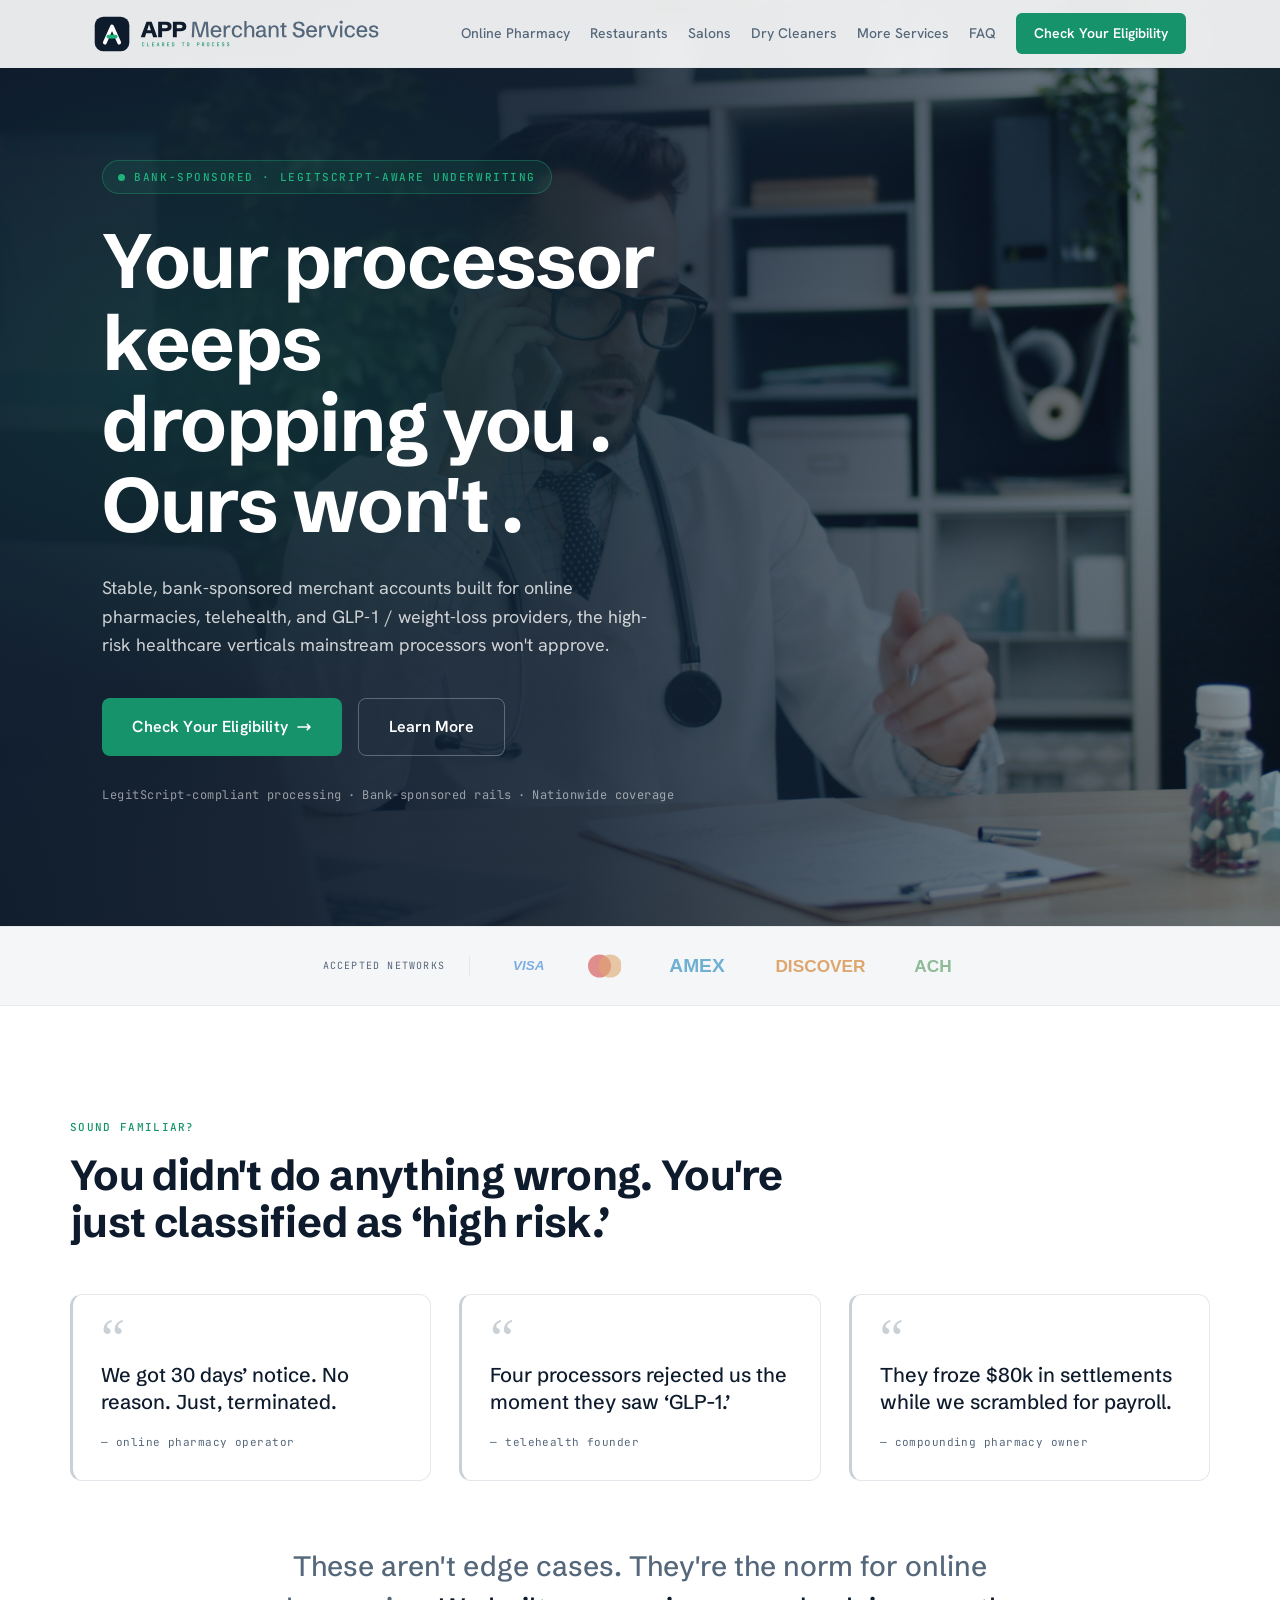
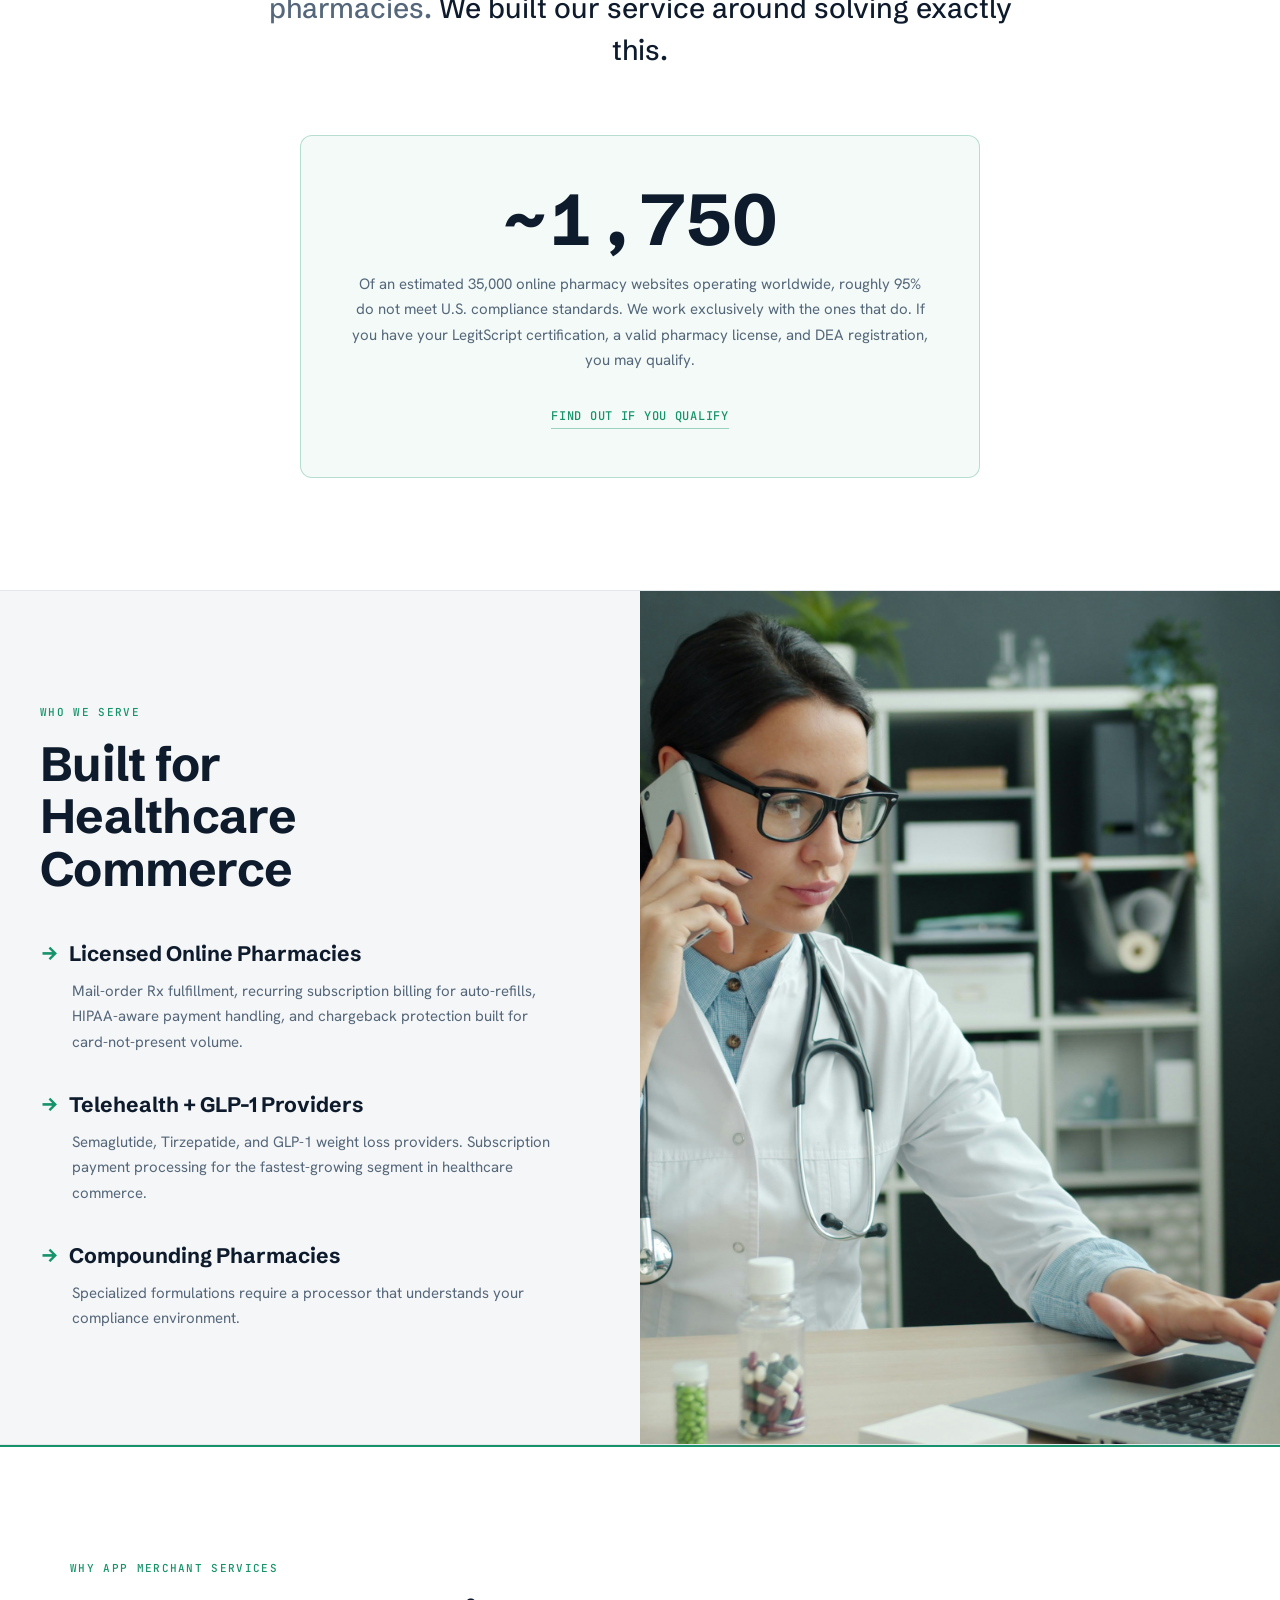
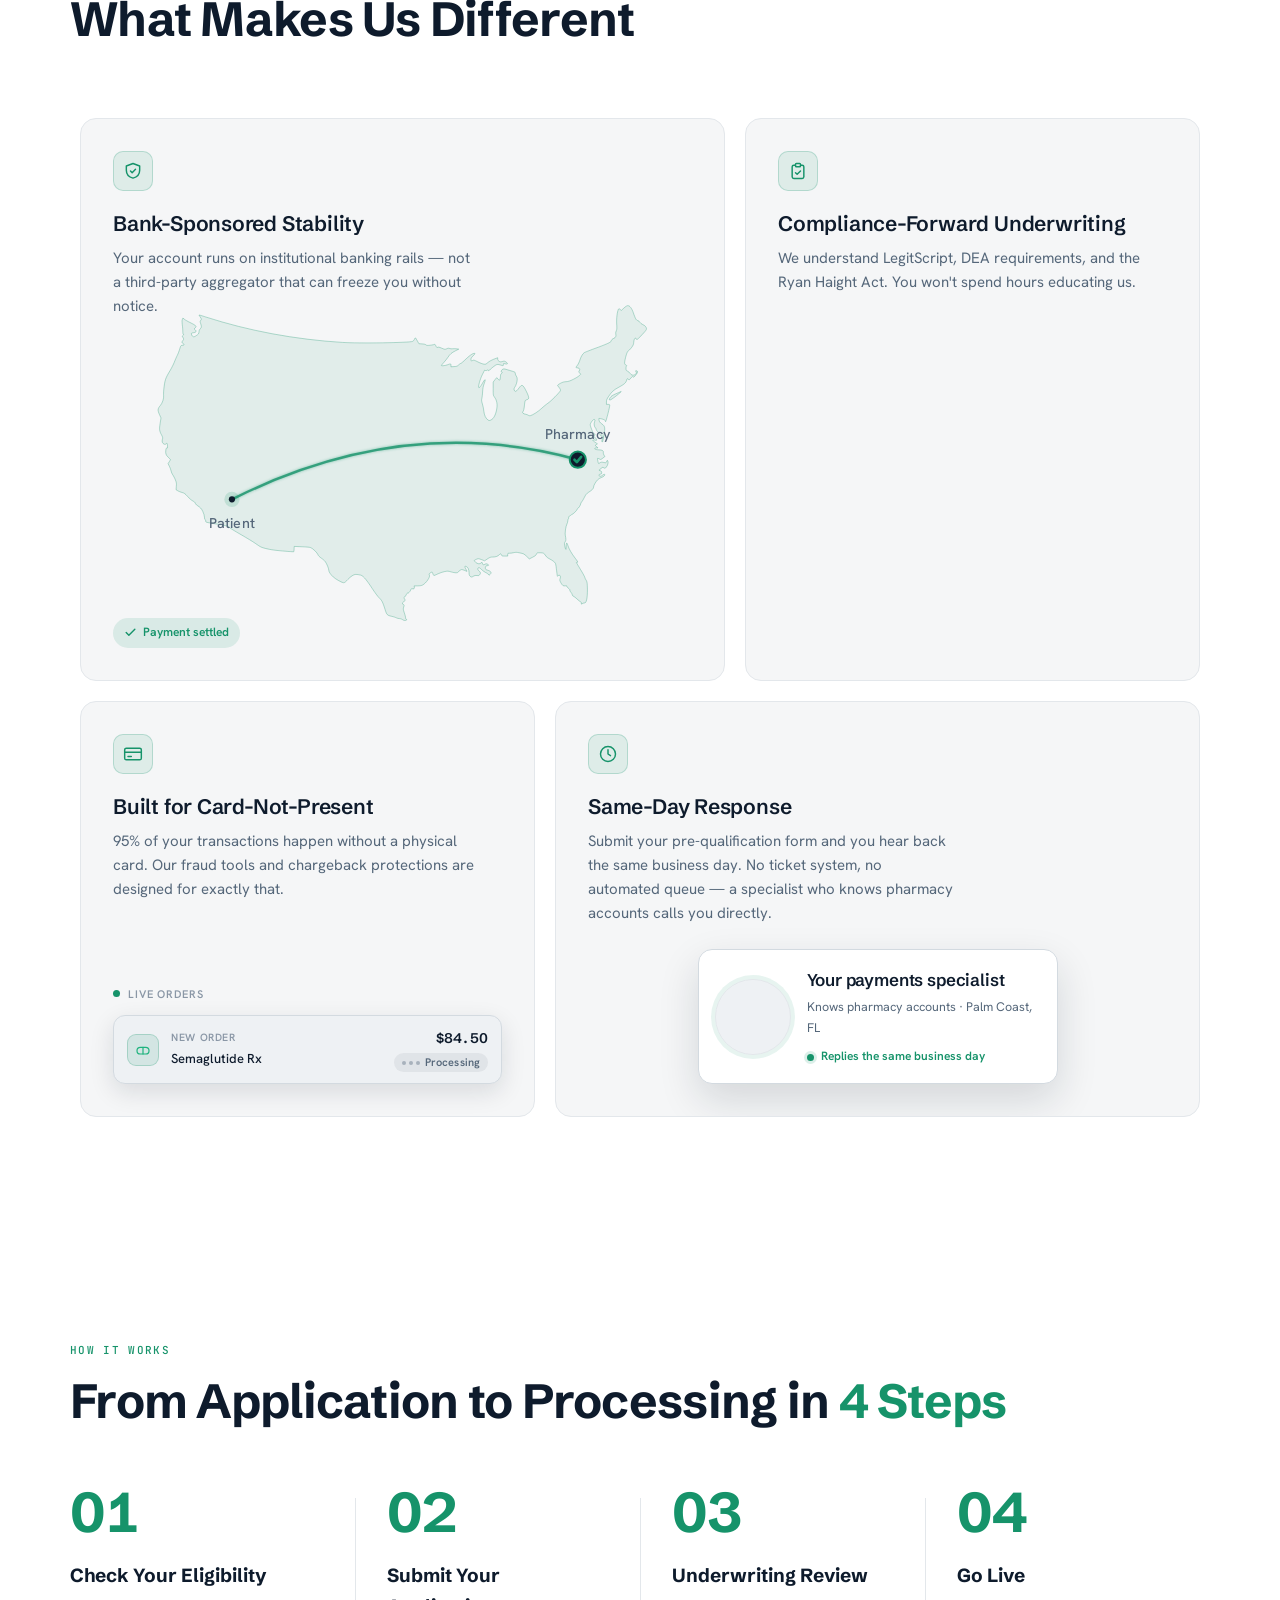
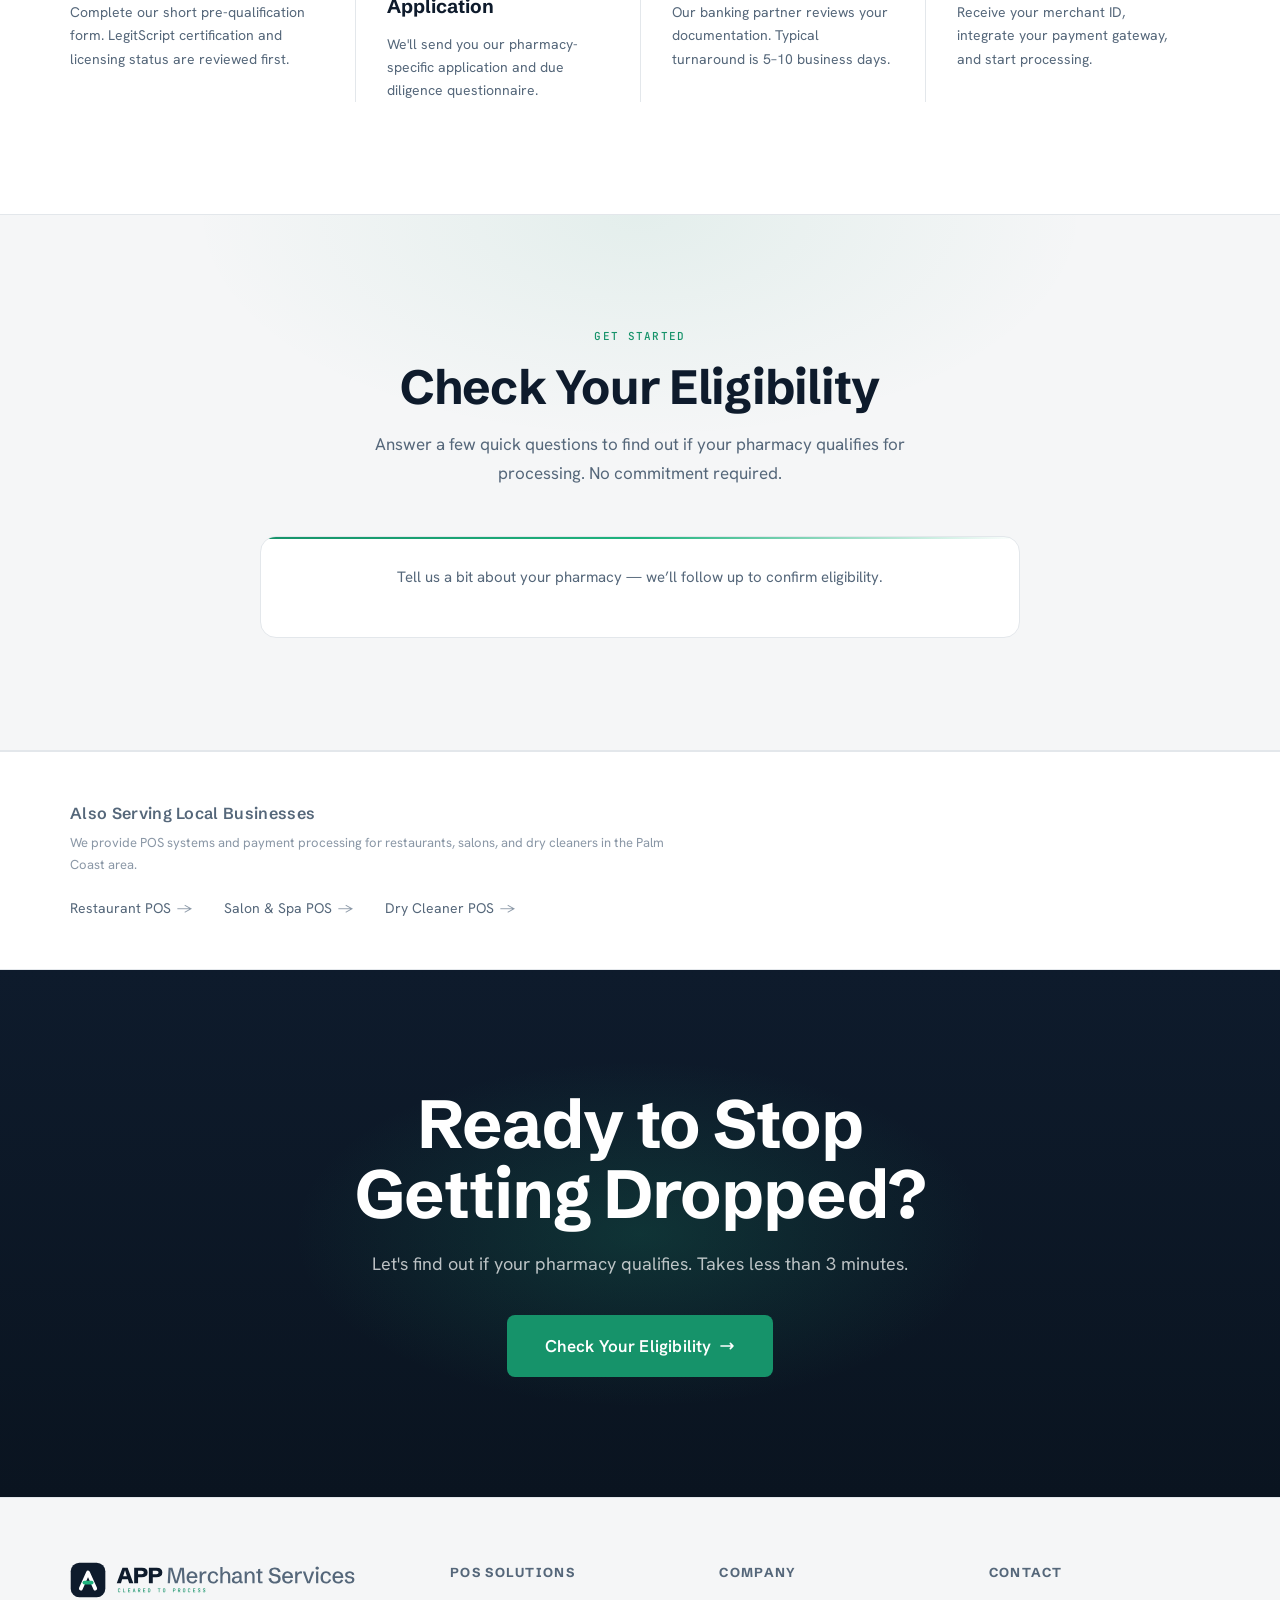
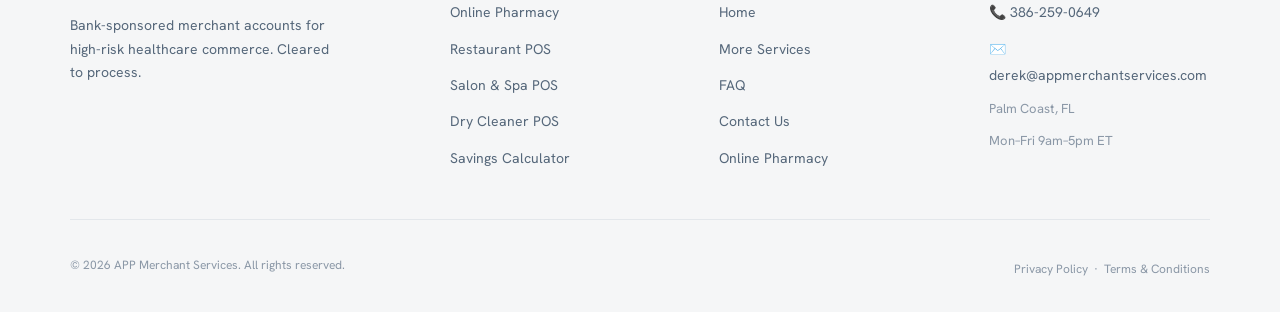
==== commit 45500420: "Post-rebrand polish: nav fixes, sticky nav transparency, banner disable, calculator relocation, phar" ====
--- a/index.html
+++ b/index.html
@@ -10,7 +10,7 @@
 <link rel="preconnect" href="https://fonts.googleapis.com">
 <link rel="preconnect" href="https://fonts.gstatic.com" crossorigin>
 <link href="https://fonts.googleapis.com/css2?family=Schibsted+Grotesk:wght@400;500;600;700;800&family=Hanken+Grotesk:wght@400;500;600;700&family=JetBrains+Mono:wght@400;500&display=swap" rel="stylesheet">
-<link rel="stylesheet" href="/css/styles-v2.css?v=8"/>
+<link rel="stylesheet" href="/css/styles-v2.css?v=9"/>
 <link rel="icon" type="image/png" sizes="16x16" href="/assets/favicon-16.png"/>
 <link rel="icon" type="image/png" sizes="32x32" href="/assets/favicon-32.png"/>
 <link rel="icon" type="image/png" sizes="64x64" href="/assets/favicon-64.png"/>
@@ -431,9 +431,12 @@
       <h2 class="h2">Check Your Eligibility</h2>
       <p class="sub" style="margin-left:auto;margin-right:auto;text-align:center">Answer a few quick questions to find out if your pharmacy qualifies for processing. No commitment required.</p>
     </div>
+    <!-- PLACEHOLDER SHELL FORM: Jotform 261836765002053 currently collects Name / Email / Phone only.
+         Replace / expand with the full pharmacy pre-qualification form (conditional + branching logic:
+         website, business type, monthly volume, LegitScript status, etc.) once that is built. -->
     <div class="phFormShell" id="jotform-embed-placeholder">
-      <div class="phFormPulse"></div>
-      <p>Pre-qualification form loading&hellip;</p>
+      <p class="phFormIntro">Tell us a bit about your pharmacy &mdash; we&rsquo;ll follow up to confirm eligibility.</p>
+      <script type="text/javascript" src="https://form.jotform.com/jsform/261836765002053"></script>
     </div>
   </div>
 </section>
@@ -463,7 +466,7 @@
   </div>
 </section>
 
-<script src="/js/components-v16.js"></script>
+<script src="/js/components-v17.js"></script>
 <script>
 injectNav('/index.html');
 injectFooter();
--- a/css/styles-v2.css
+++ b/css/styles-v2.css
@@ -53,7 +53,7 @@
 ul { list-style: none; }
 
 /* NAV */
-.nav { position: fixed; top: 0; left: 0; right: 0; z-index: 1000; height: var(--navH); background: rgba(255,255,255,0.92); backdrop-filter: blur(18px); border-bottom: 1px solid var(--border); }
+.nav { position: fixed; top: 0; left: 0; right: 0; z-index: 1000; height: var(--navH); background: rgba(255,255,255,0.9); -webkit-backdrop-filter: blur(8px); backdrop-filter: blur(8px); border-bottom: 1px solid var(--border); }
 .nav.scrolled { box-shadow: 0 4px 24px rgba(14,27,44,0.08); }
 .navIn { max-width: var(--max); margin: 0 auto; padding: 0 24px; height: 100%; display: flex; align-items: center; justify-content: space-between; }
 .navLogo { display: flex; align-items: center; gap: 10px; }
@@ -61,10 +61,10 @@
 .navLogo img { max-height: 40px; width: auto; }
 .navLogoText { font-family: var(--fd); font-size: 22px; font-weight: 700; letter-spacing: .08em; color: var(--text); }
 .navLogoText span { color: var(--blue); }
-.navLinks { display: flex; align-items: center; gap: 32px; }
-.navLinks a { font-size: 14px; font-weight: 500; color: var(--text2); transition: color var(--ease); }
+.navLinks { display: flex; align-items: center; gap: 20px; }
+.navLinks a { font-size: 14px; font-weight: 500; color: var(--text2); transition: color var(--ease); white-space: nowrap; }
 .navLinks a:hover, .navLinks a.active { color: var(--text); }
-.navCta { background: var(--blue) !important; color: var(--white) !important; padding: 9px 20px; border-radius: 6px; font-weight: 600 !important; transition: background var(--ease), transform var(--ease) !important; }
+.navCta { background: var(--blue) !important; color: var(--white) !important; padding: 9px 18px; border-radius: 6px; font-weight: 600 !important; white-space: nowrap; transition: background var(--ease), transform var(--ease) !important; }
 .navCta:hover { background: var(--blueL) !important; transform: translateY(-1px); }
 .navBurger { display: none; background: none; border: none; cursor: pointer; padding: 4px; flex-direction: column; gap: 5px; }
 .navBurger span { display: block; width: 24px; height: 2px; background: var(--text); border-radius: 2px; }
@@ -466,8 +466,14 @@
 .phQualify::before { content: ''; position: absolute; inset: 0; background: radial-gradient(ellipse 50% 60% at 50% 0%, rgba(22,147,106,.08), transparent 70%); pointer-events: none; }
 .phQualifyInner { position: relative; text-align: center; max-width: 760px; }
 .phQualify .label { text-align: center; }
-.phFormShell { margin-top: 12px; min-height: 320px; background: var(--bg3); border: 1px solid var(--border); border-radius: 16px; display: flex; flex-direction: column; align-items: center; justify-content: center; gap: 20px; color: var(--text2); font-size: 15px; position: relative; overflow: hidden; }
+/* Qualify form card — wraps the embedded Jotform shell so it reads as part
+   of the light design system rather than a raw embed. */
+.phFormShell { margin-top: 12px; background: var(--bg3); border: 1px solid var(--border); border-radius: 16px; padding: 28px; color: var(--text2); font-size: 15px; position: relative; overflow: hidden; text-align: left; }
 .phFormShell::before { content: ''; position: absolute; top: 0; left: 0; right: 0; height: 2px; background: linear-gradient(90deg, var(--blue), var(--blueL), transparent); }
+.phFormIntro { font-family: var(--fb); font-size: 15px; line-height: 1.6; color: var(--text2); margin-bottom: 20px; text-align: center; }
+/* Jotform injects its own iframe; keep it full-width and seamless in the card. */
+.phFormShell iframe { width: 100% !important; min-width: 100% !important; border: none !important; border-radius: 8px; display: block; }
+/* Legacy loading spinner (kept for reference; no longer rendered) */
 .phFormPulse { width: 38px; height: 38px; border-radius: 50%; border: 3px solid rgba(22,147,106,.2); border-top-color: var(--blue); animation: phSpin 0.9s linear infinite; }
 @keyframes phSpin { to { transform: rotate(360deg); } }
 
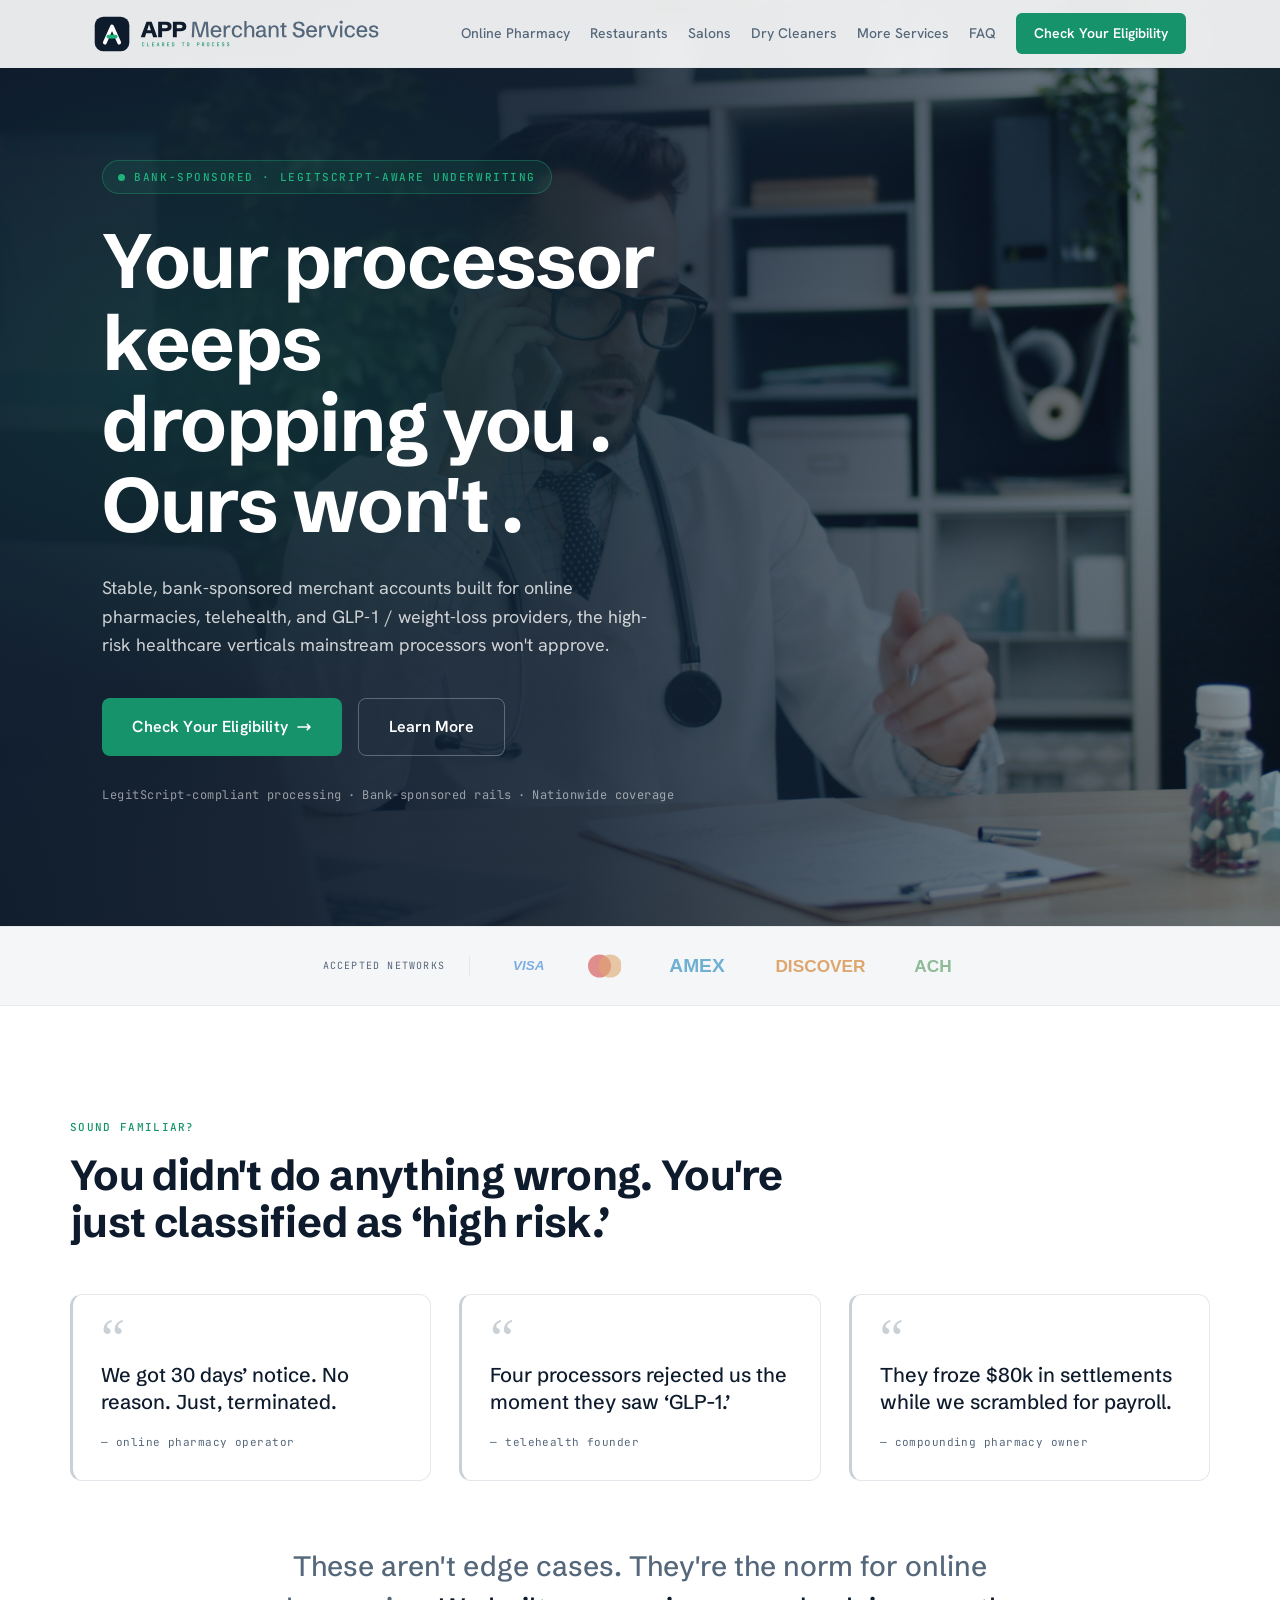
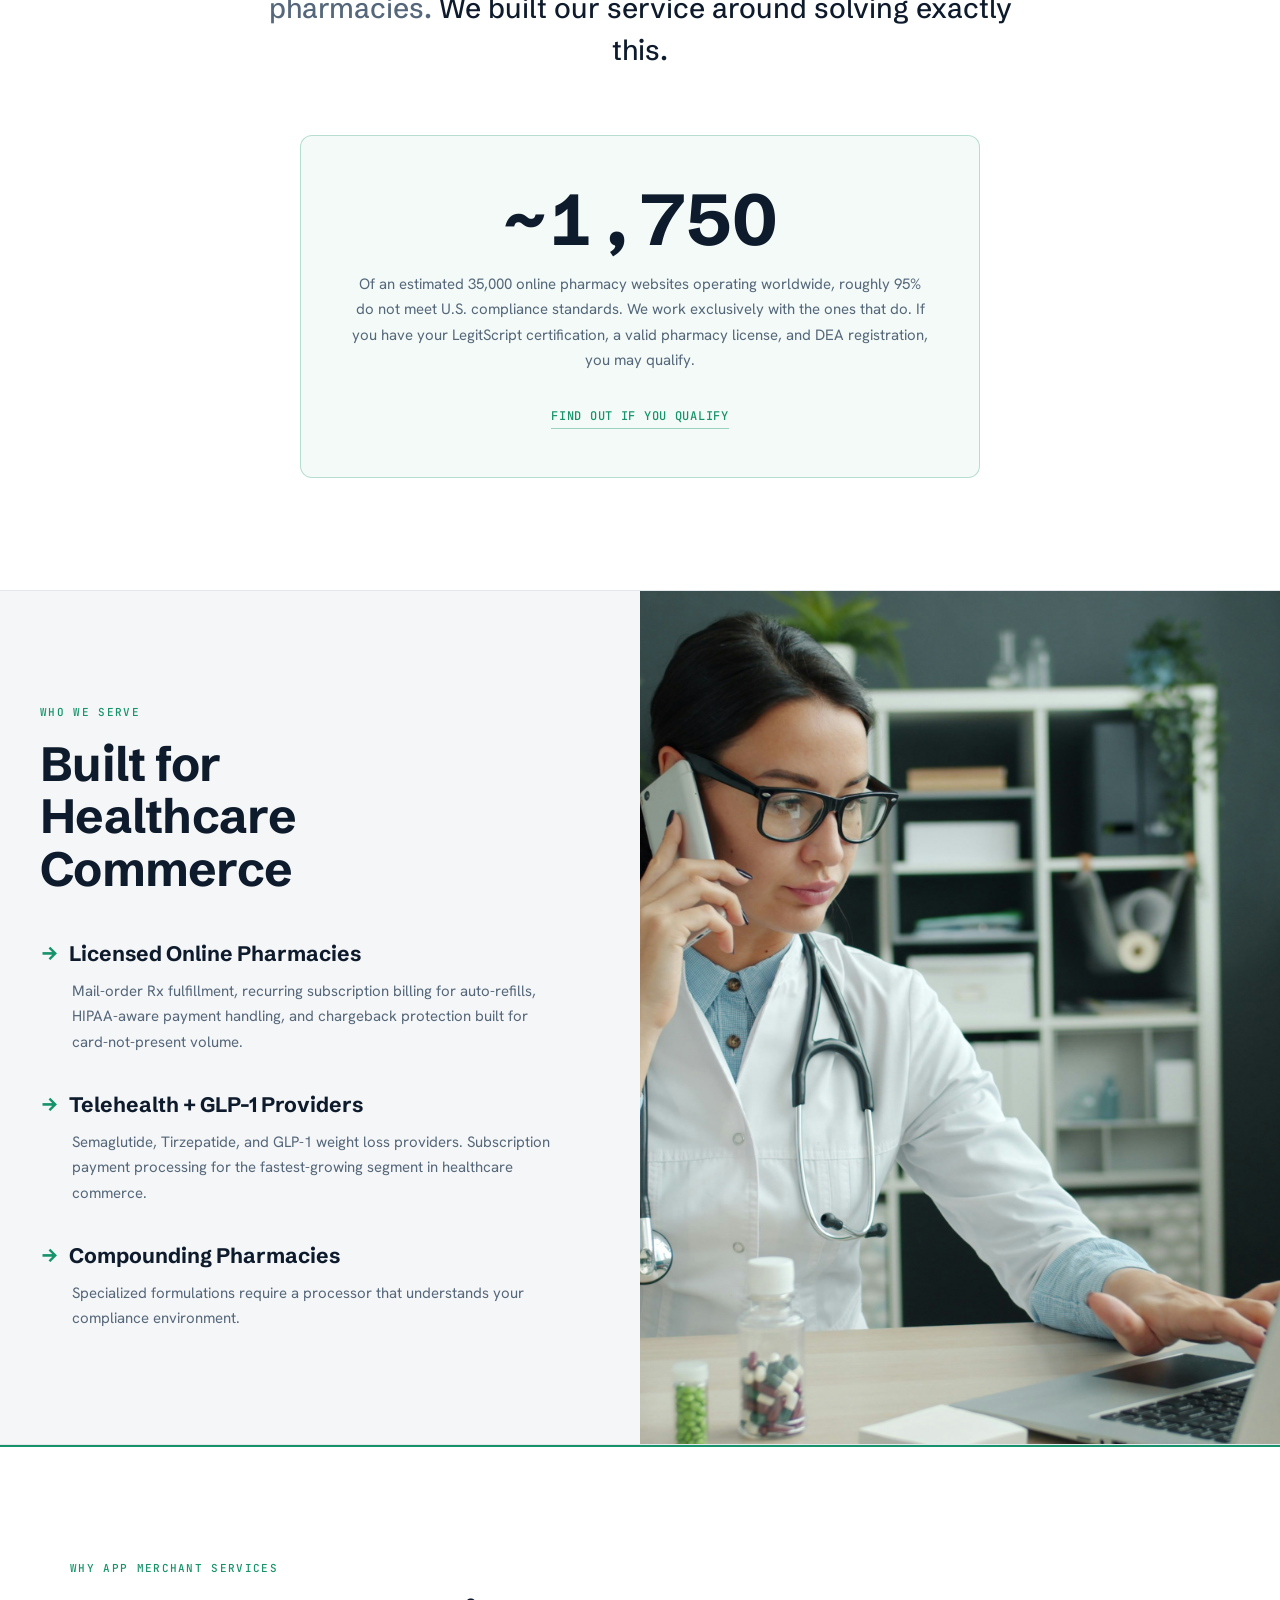
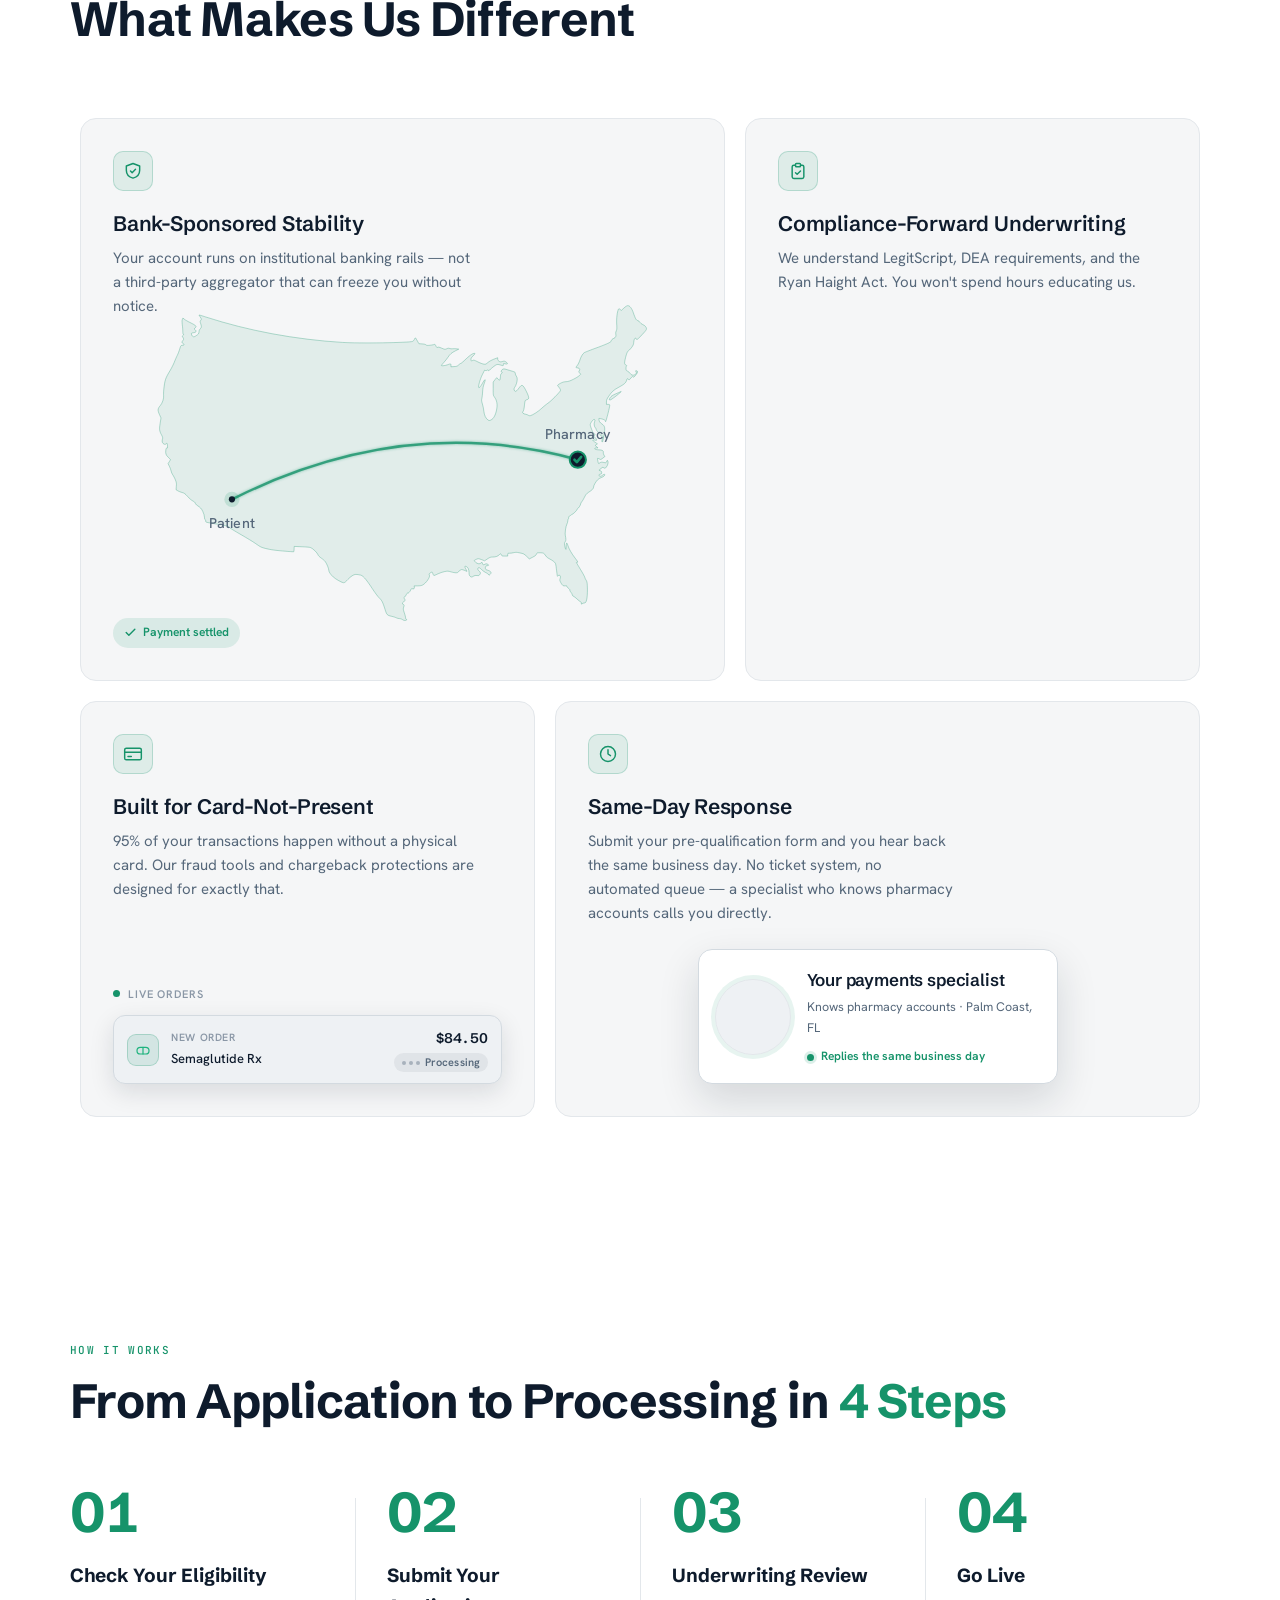
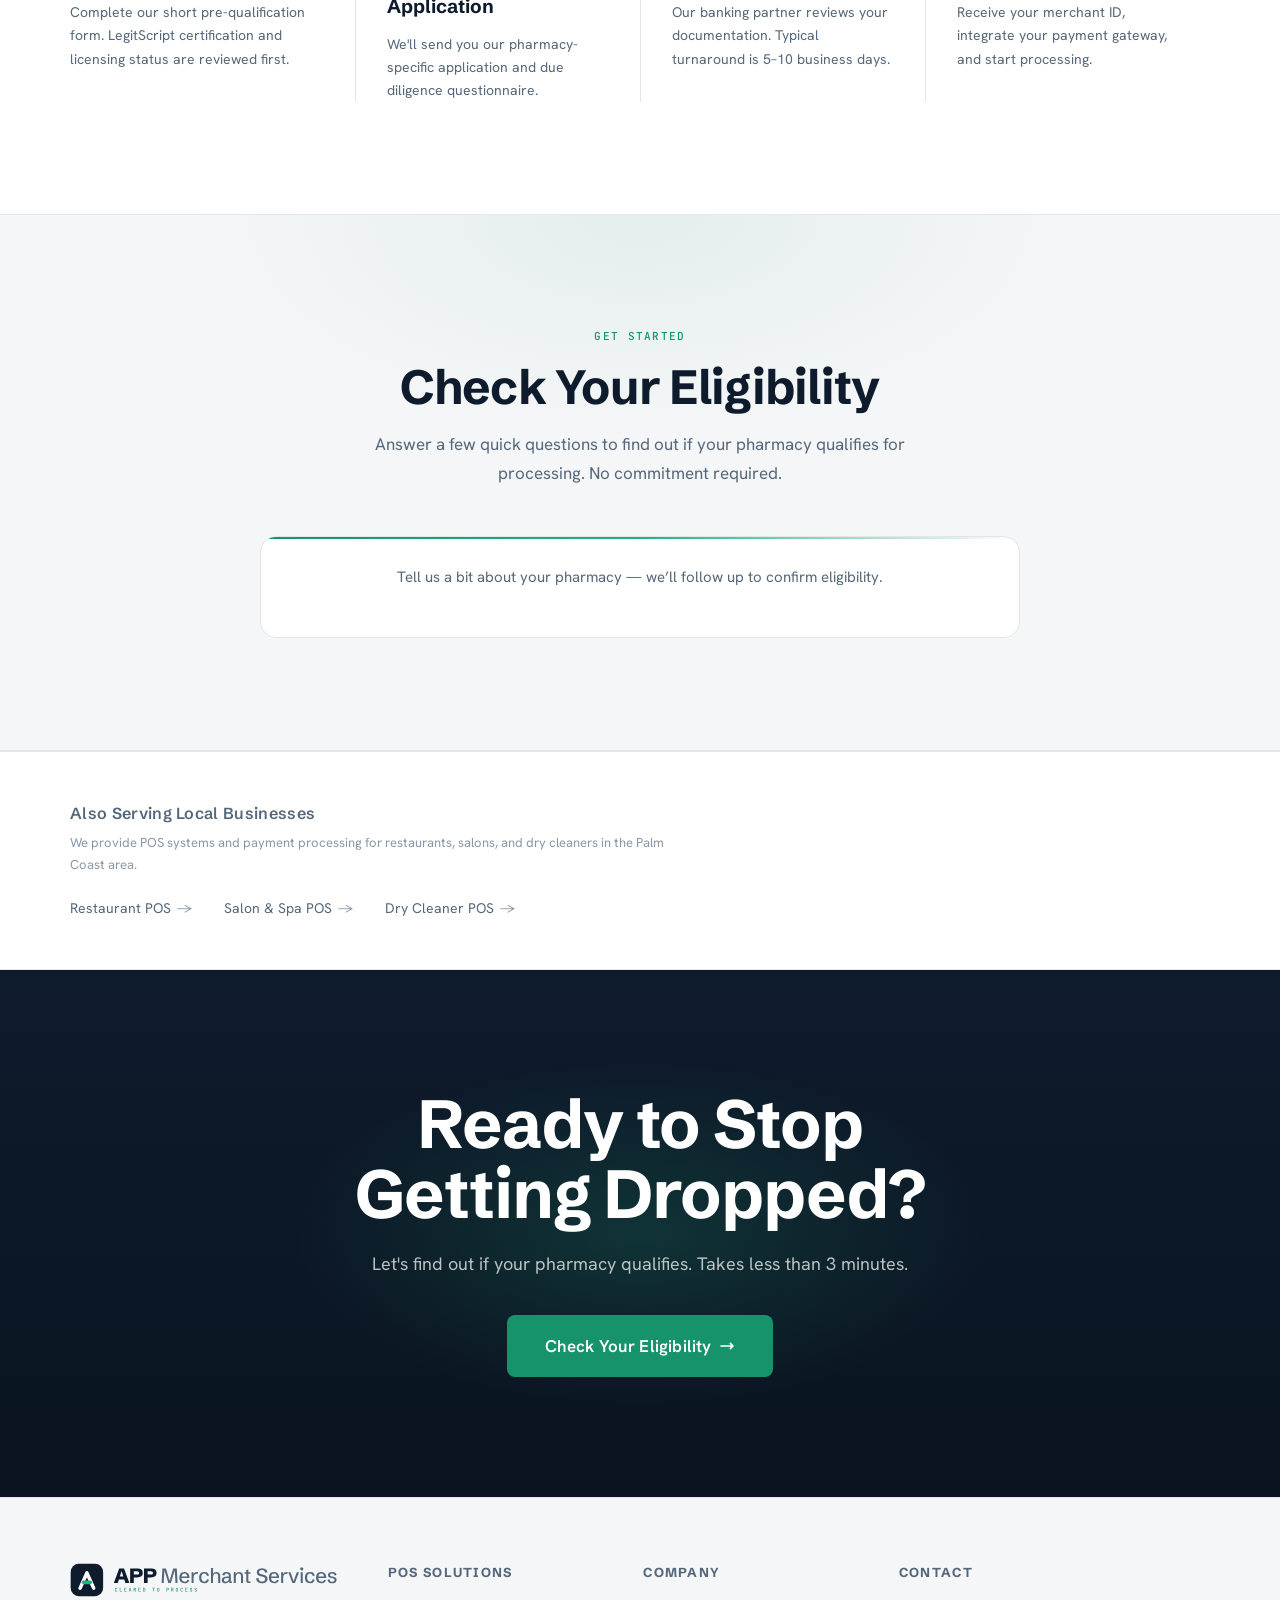
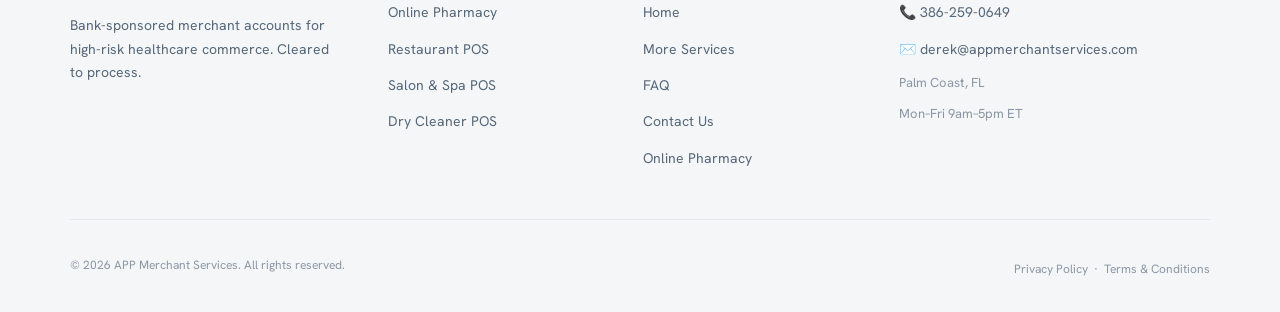
==== commit ec4849d8: "Remove Ellie chatbot, fix footer, build out Privacy Policy and Terms & Conditions - Remove Ellie cha" ====
--- a/index.html
+++ b/index.html
@@ -10,7 +10,7 @@
 <link rel="preconnect" href="https://fonts.googleapis.com">
 <link rel="preconnect" href="https://fonts.gstatic.com" crossorigin>
 <link href="https://fonts.googleapis.com/css2?family=Schibsted+Grotesk:wght@400;500;600;700;800&family=Hanken+Grotesk:wght@400;500;600;700&family=JetBrains+Mono:wght@400;500&display=swap" rel="stylesheet">
-<link rel="stylesheet" href="/css/styles-v2.css?v=9"/>
+<link rel="stylesheet" href="/css/styles-v2.css?v=10"/>
 <link rel="icon" type="image/png" sizes="16x16" href="/assets/favicon-16.png"/>
 <link rel="icon" type="image/png" sizes="32x32" href="/assets/favicon-32.png"/>
 <link rel="icon" type="image/png" sizes="64x64" href="/assets/favicon-64.png"/>
@@ -466,7 +466,7 @@
   </div>
 </section>
 
-<script src="/js/components-v17.js"></script>
+<script src="/js/components-v18.js"></script>
 <script>
 injectNav('/index.html');
 injectFooter();
--- a/css/styles-v2.css
+++ b/css/styles-v2.css
@@ -264,11 +264,11 @@
 /* FOOTER */
 .footer { background: var(--bg2); border-top: 1px solid var(--border); padding: 64px 24px 32px; }
 .footerIn { max-width: var(--max); margin: 0 auto; }
-.footerTop { display: grid; grid-template-columns: 1.5fr 1fr 1fr 1fr; gap: 48px; padding-bottom: 48px; border-bottom: 1px solid var(--border); margin-bottom: 32px; }
+.footerTop { display: grid; grid-template-columns: 1.3fr 1fr 1fr 1.5fr; gap: 48px; padding-bottom: 48px; border-bottom: 1px solid var(--border); margin-bottom: 32px; }
 .footerBrand p { font-size: 14px; color: var(--text2); line-height: 1.7; margin-top: 16px; max-width: 260px; }
 .footerCol h5 { font-family: var(--fd); font-size: 13px; font-weight: 700; letter-spacing: .1em; text-transform: uppercase; color: var(--text2); margin-bottom: 16px; }
 .footerCol ul { display: flex; flex-direction: column; gap: 10px; }
-.footerCol ul li a { font-size: 14px; color: var(--text2); transition: color var(--ease); }
+.footerCol ul li a { font-size: 14px; color: var(--text2); transition: color var(--ease); white-space: nowrap; }
 .footerCol ul li a:hover { color: var(--text); }
 .footerBottom { display: flex; align-items: center; justify-content: space-between; flex-wrap: wrap; gap: 16px; }
 .footerLegal { font-size: 12px; color: var(--text3); line-height: 1.6; }
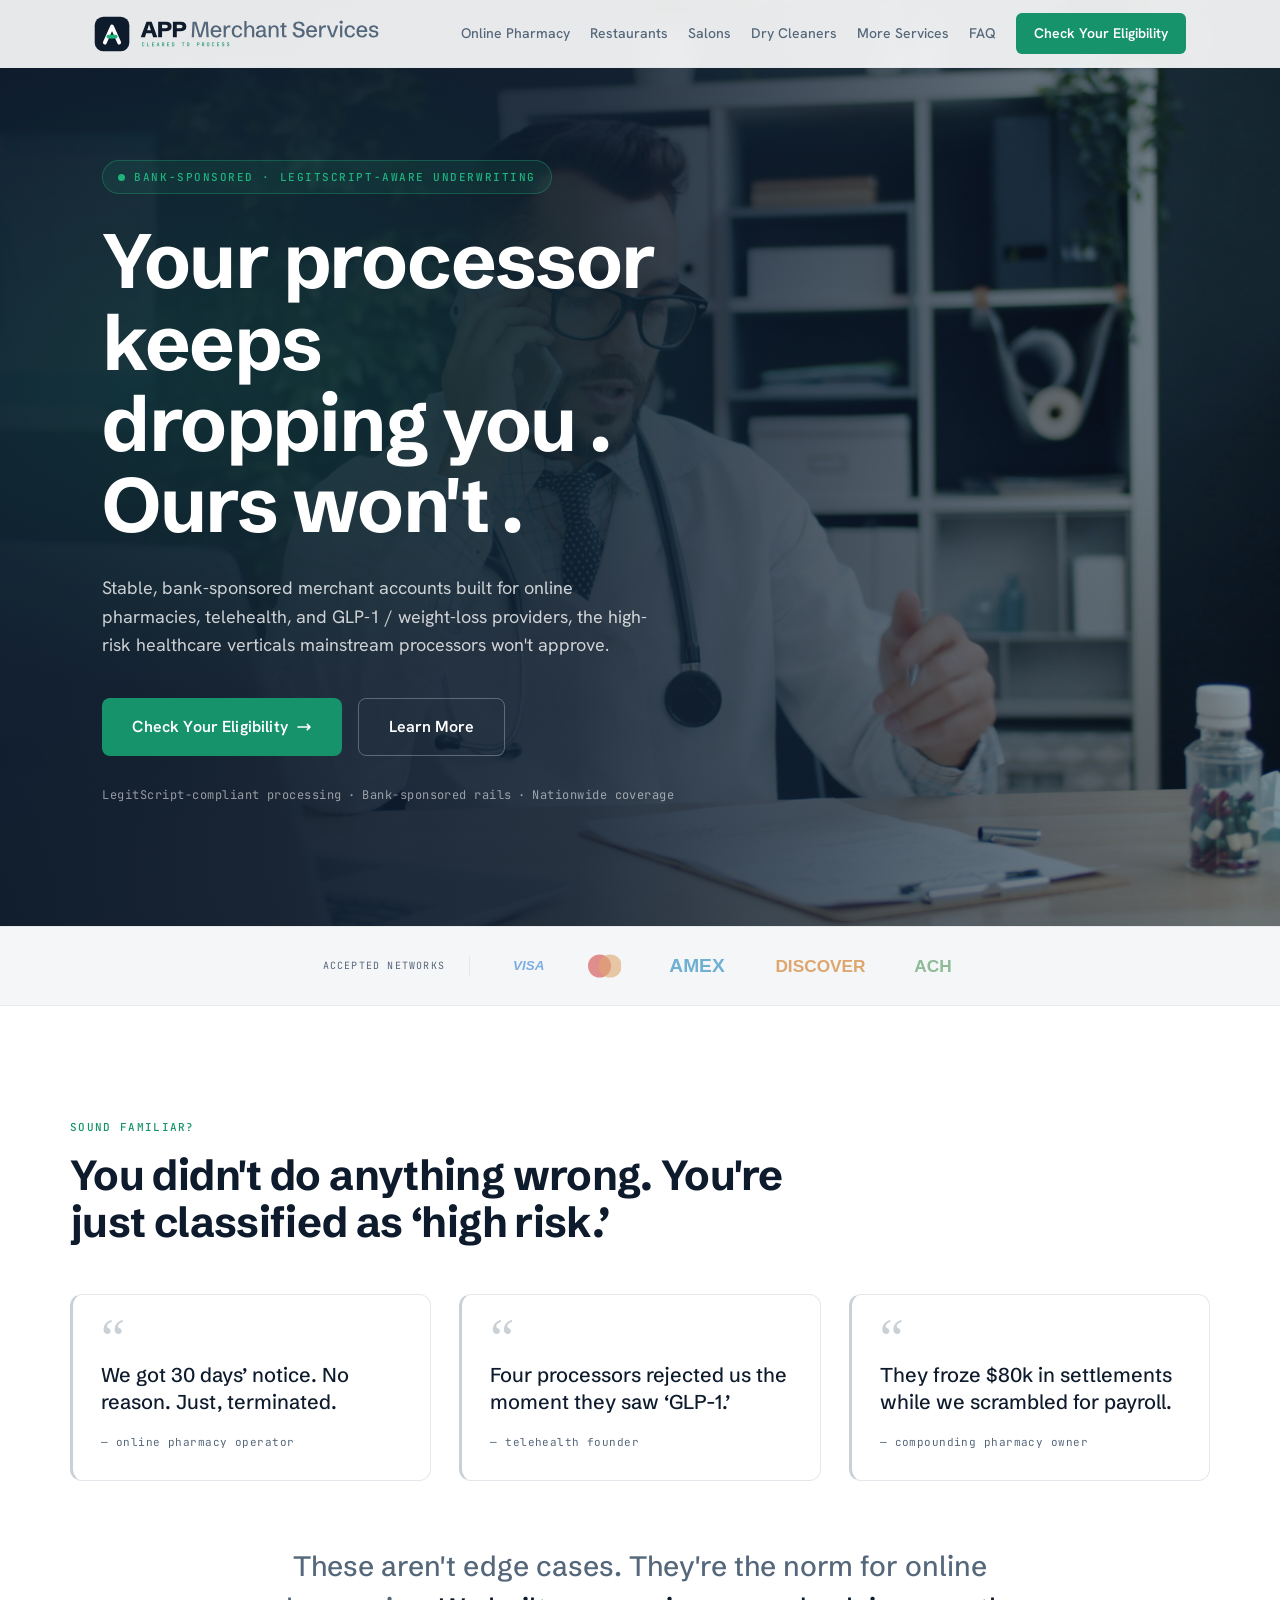
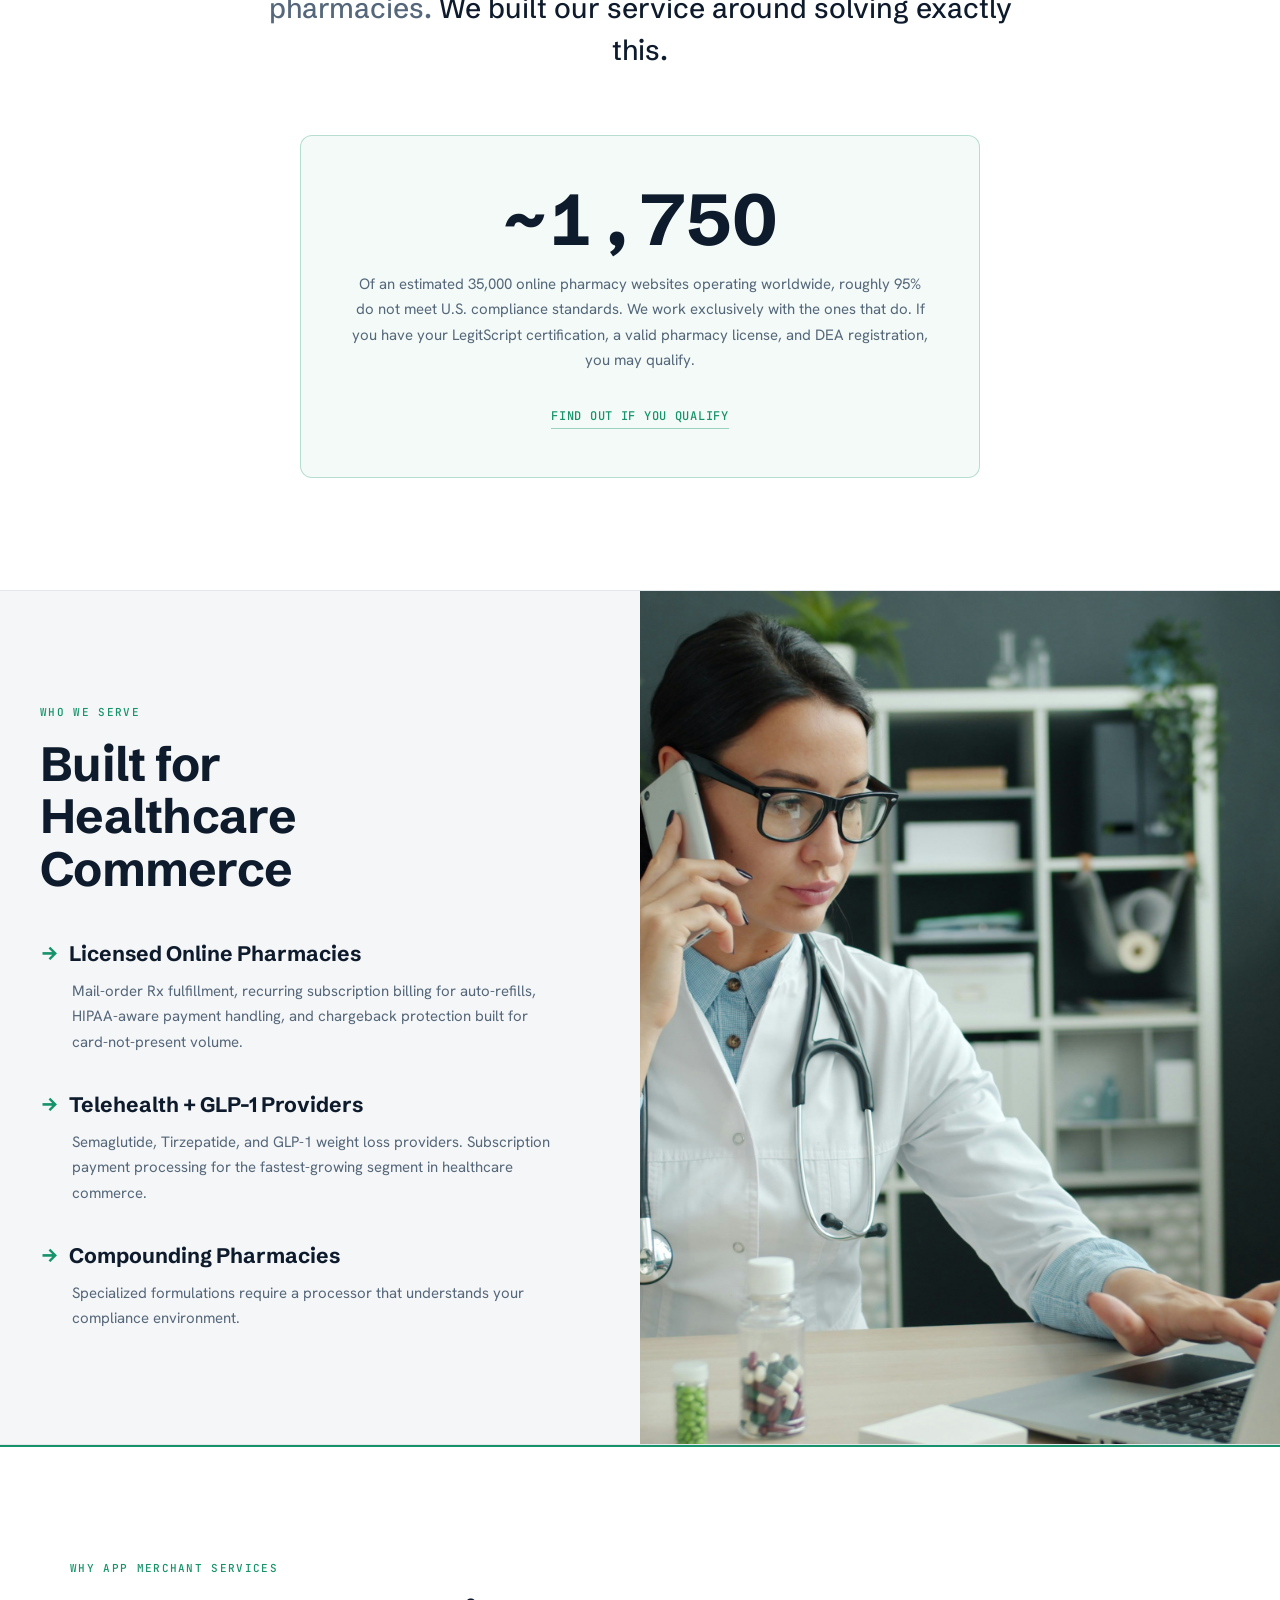
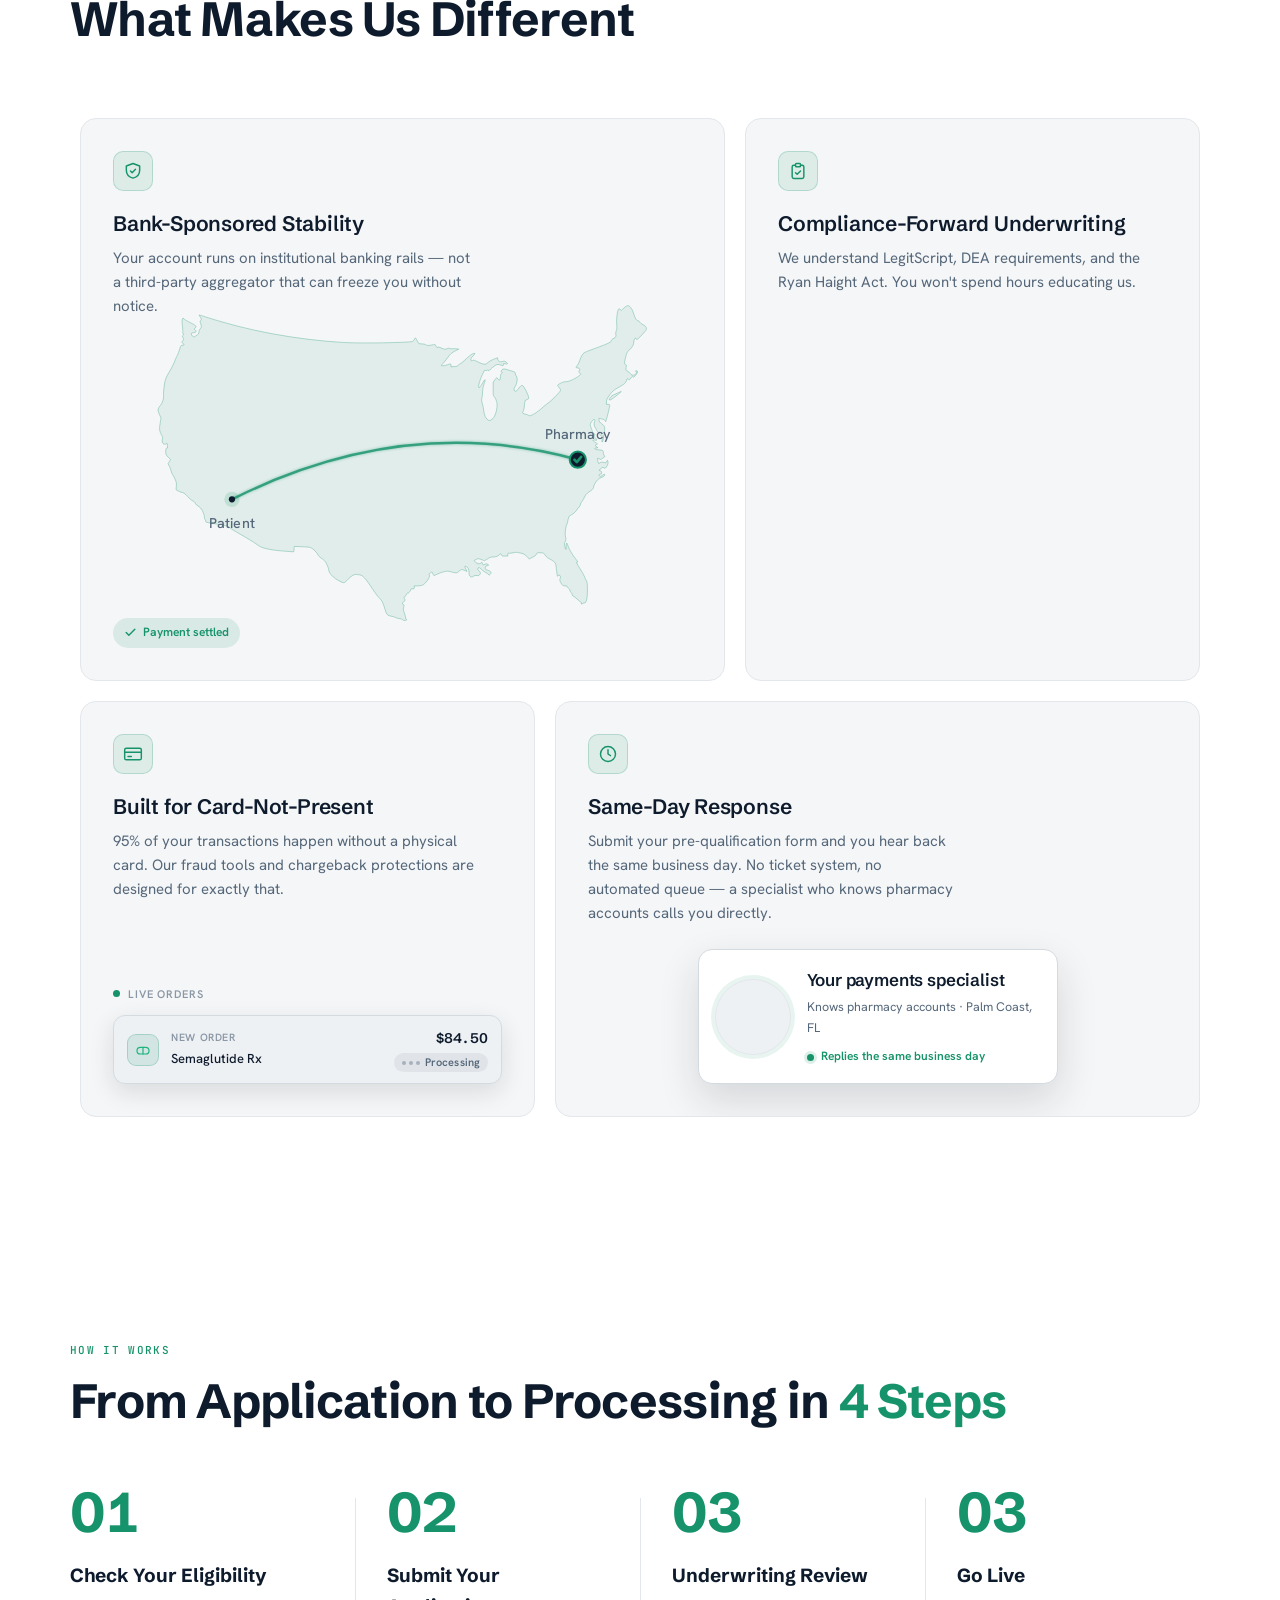
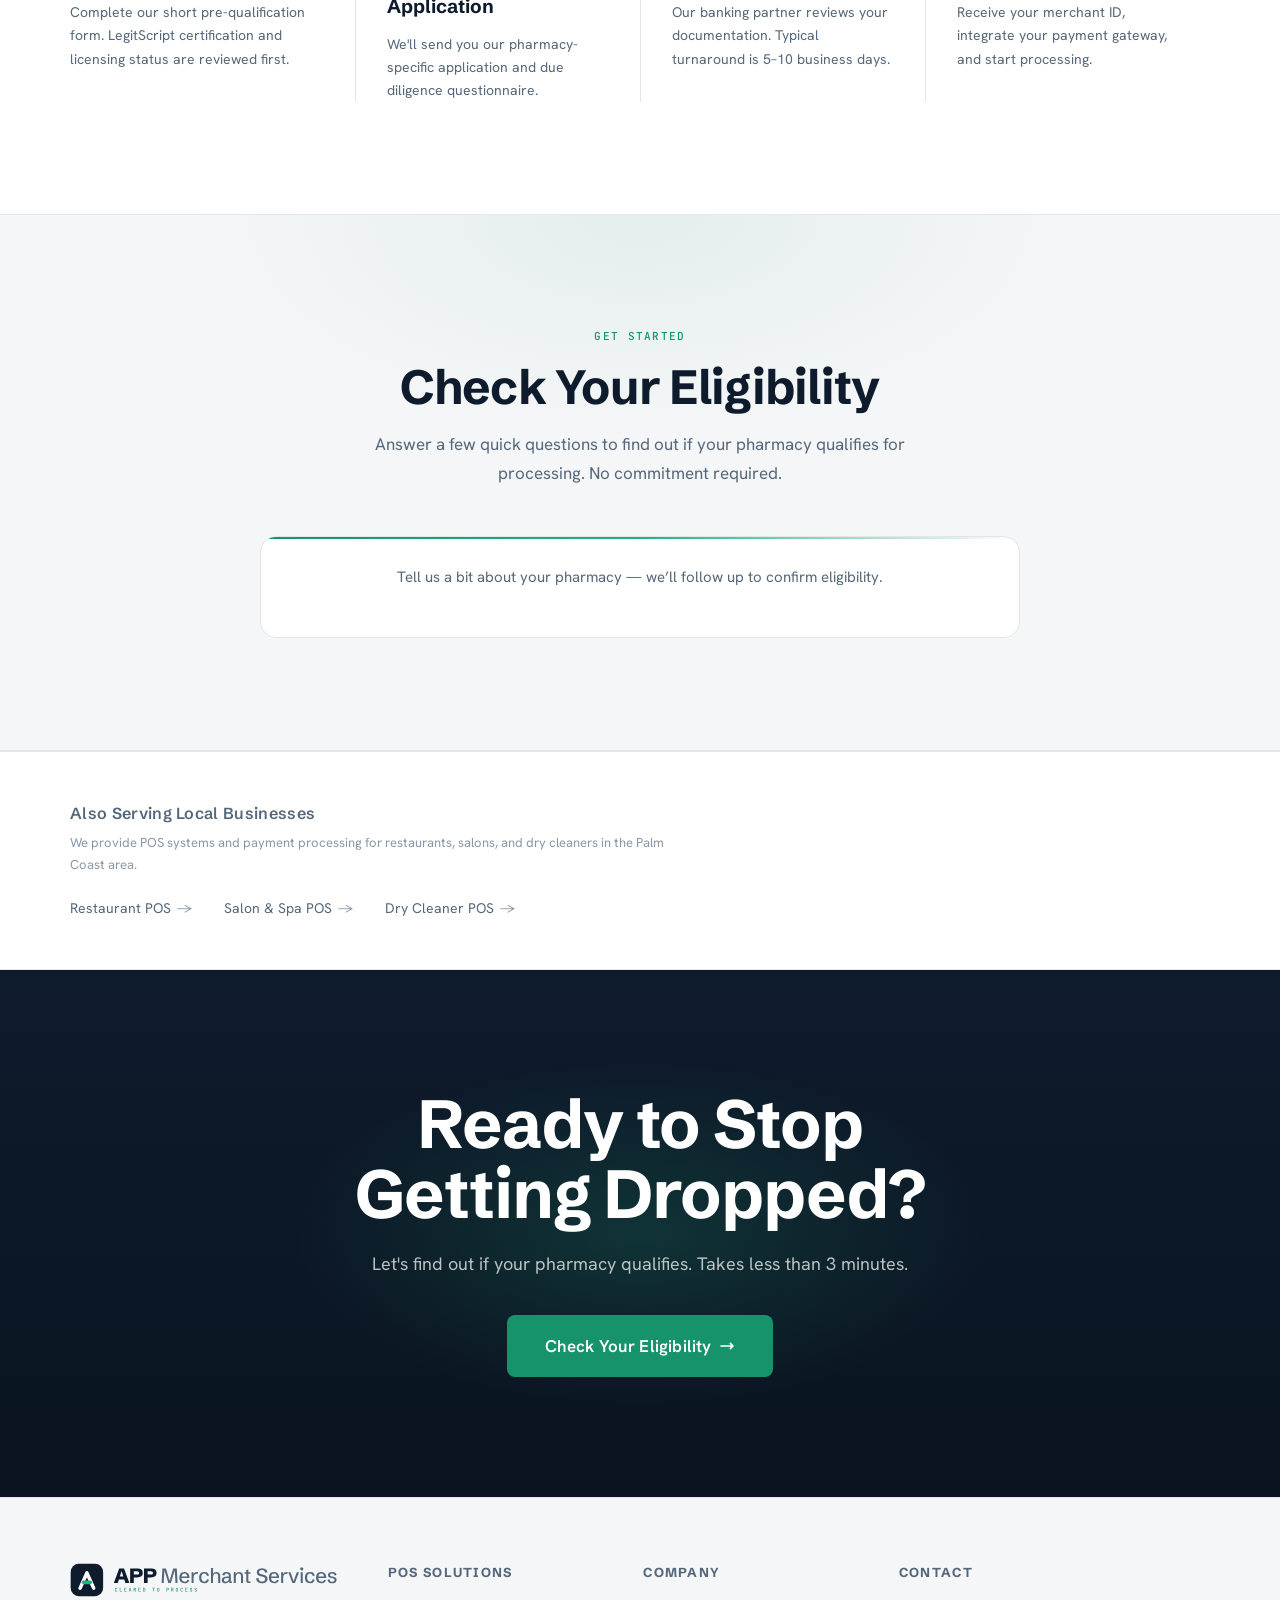
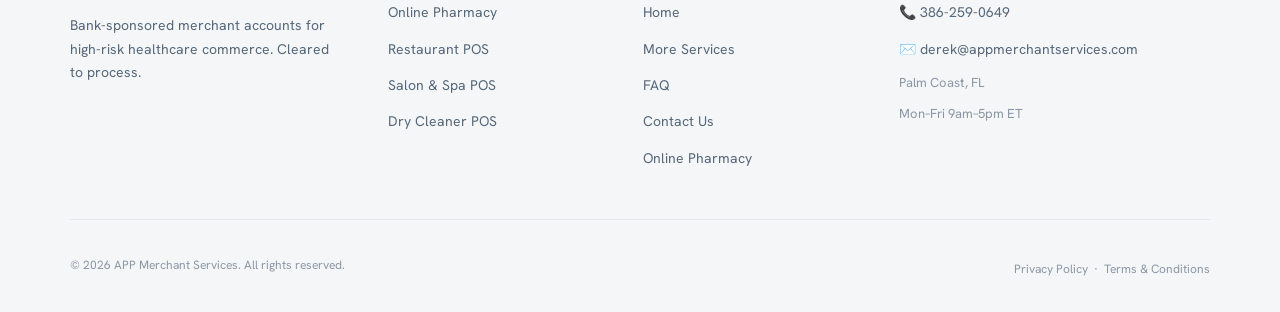
==== commit 295edb26: "Update CLAUDE.md: eligibility form complete, Messenger bot flagged for removal Co-Authored-By: Claud" ====
--- a/index.html
+++ b/index.html
@@ -42,8 +42,7 @@
   "priceRange": "$$",
   "openingHours": "Mo-Fr 09:00-17:00",
   "sameAs": [
-    "https://www.facebook.com/profile.php?id=61568587052713",
-    "https://www.ebluu.com"
+    "https://www.facebook.com/profile.php?id=61568587052713"
   ]
 }
 </script>
@@ -431,9 +430,10 @@
       <h2 class="h2">Check Your Eligibility</h2>
       <p class="sub" style="margin-left:auto;margin-right:auto;text-align:center">Answer a few quick questions to find out if your pharmacy qualifies for processing. No commitment required.</p>
     </div>
-    <!-- PLACEHOLDER SHELL FORM: Jotform 261836765002053 currently collects Name / Email / Phone only.
-         Replace / expand with the full pharmacy pre-qualification form (conditional + branching logic:
-         website, business type, monthly volume, LegitScript status, etc.) once that is built. -->
+    <!-- Jotform 261836765002053 — full pharmacy pre-qualification form (built out 2026-07-22 with real
+         qualifying fields: business type, states served, licensing status, LegitScript status, controlled
+         substances, dispensing model, recurring billing, reason for inquiry, and processing volume).
+         Same dynamic jsform ID is also embedded on online-pharmacy-payment-processing.html's final CTA. -->
     <div class="phFormShell" id="jotform-embed-placeholder">
       <p class="phFormIntro">Tell us a bit about your pharmacy &mdash; we&rsquo;ll follow up to confirm eligibility.</p>
       <script type="text/javascript" src="https://form.jotform.com/jsform/261836765002053"></script>
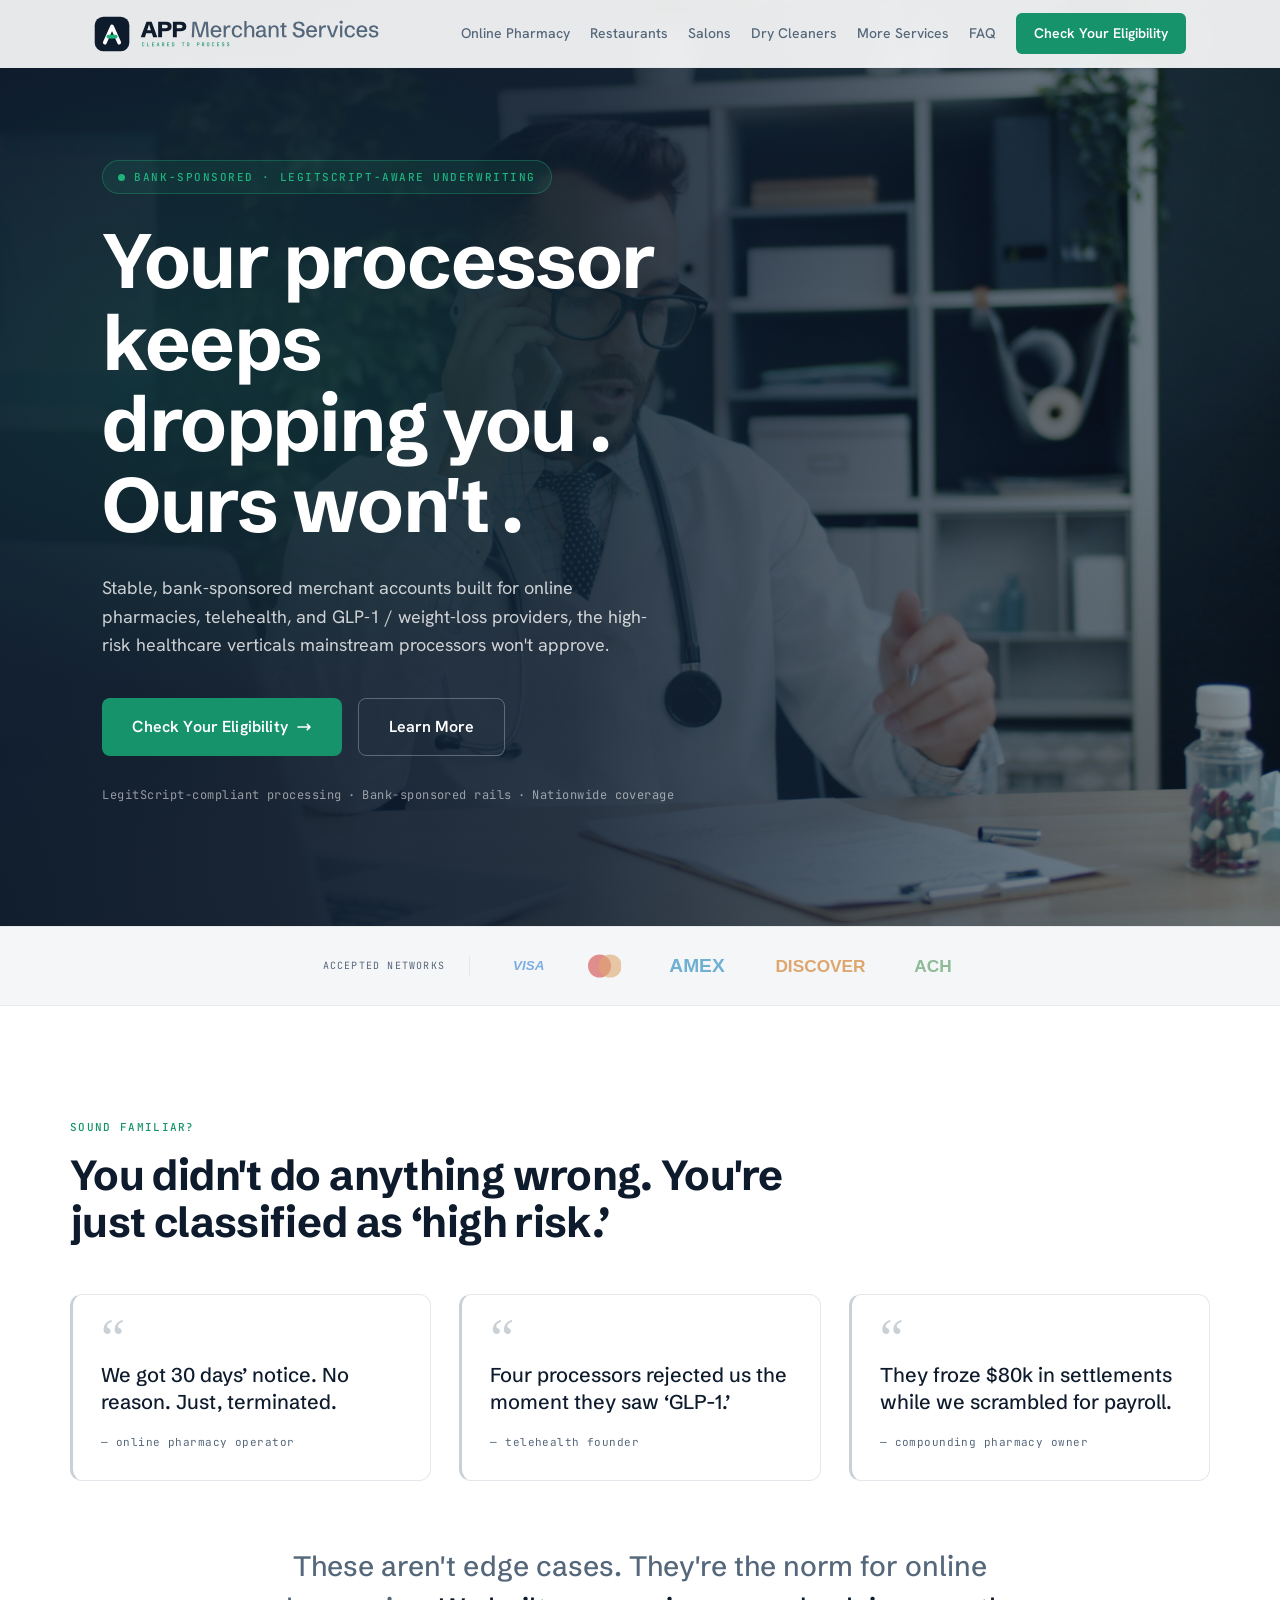
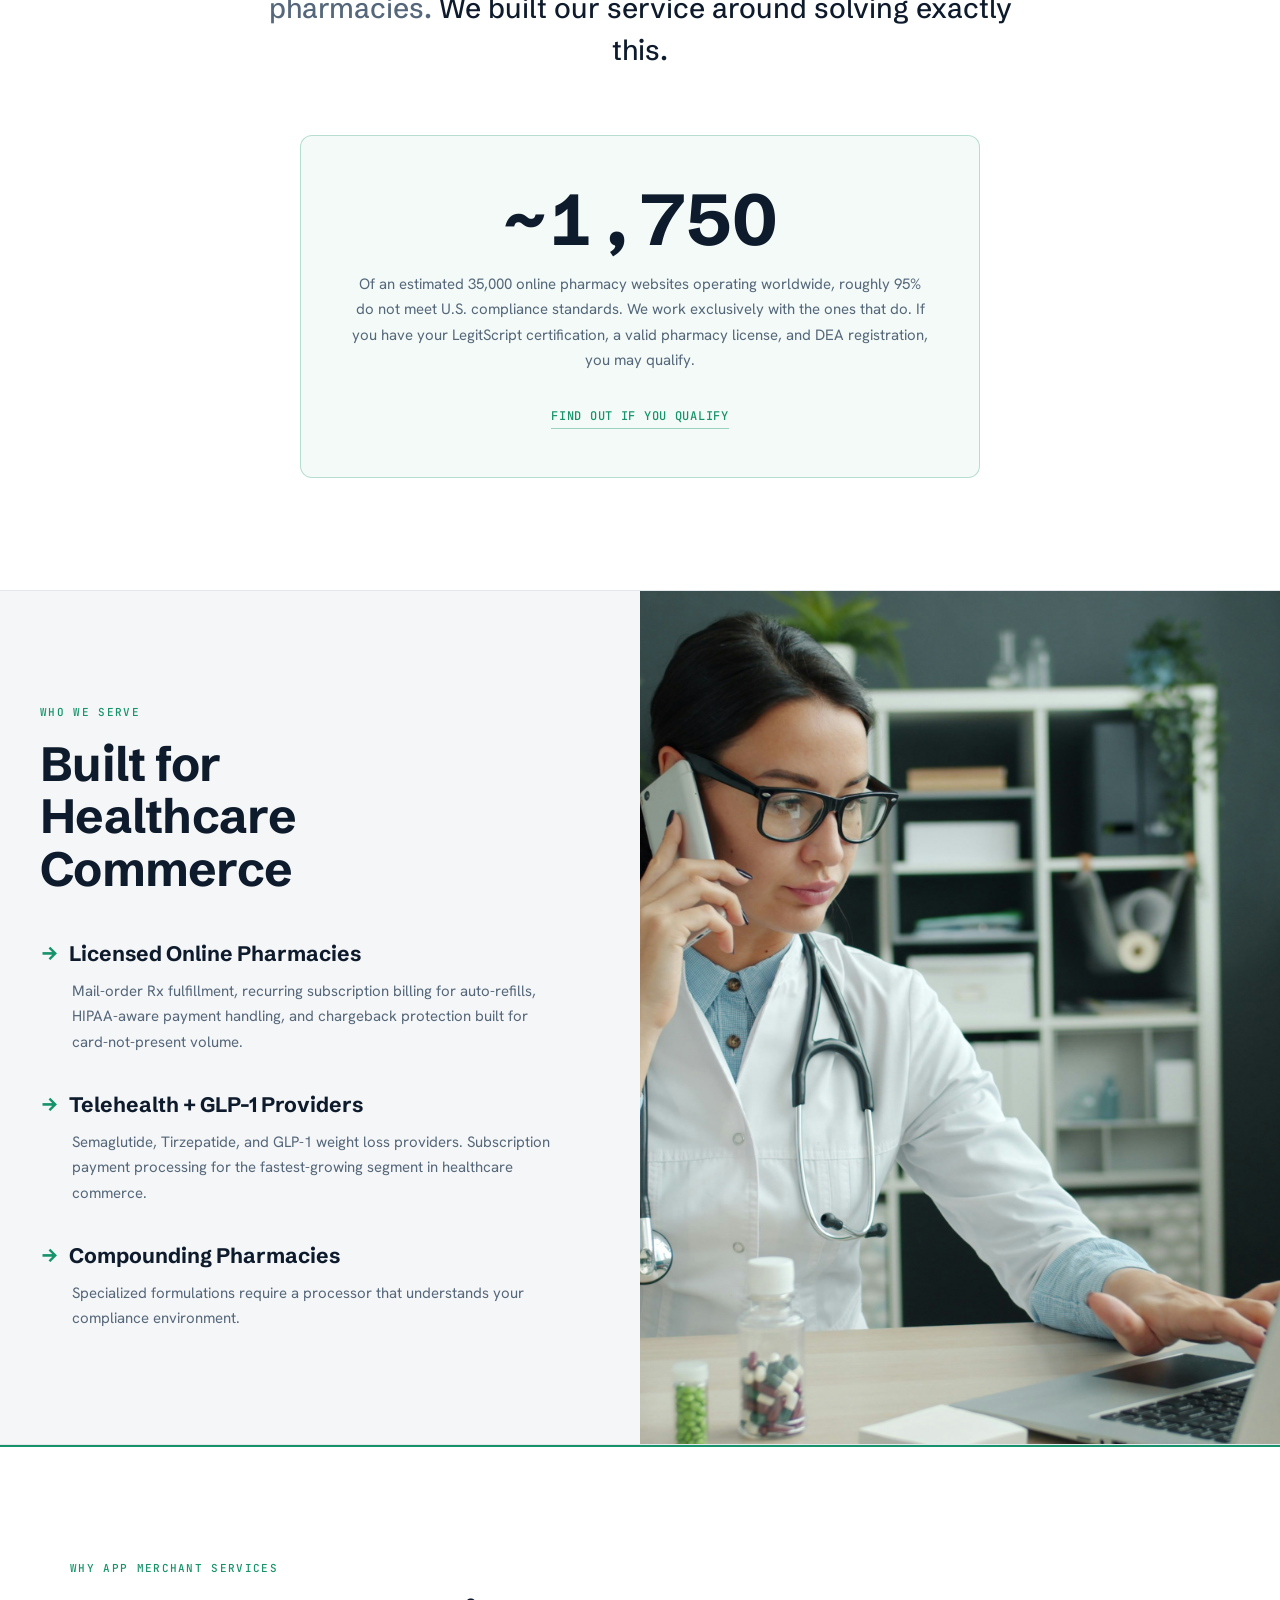
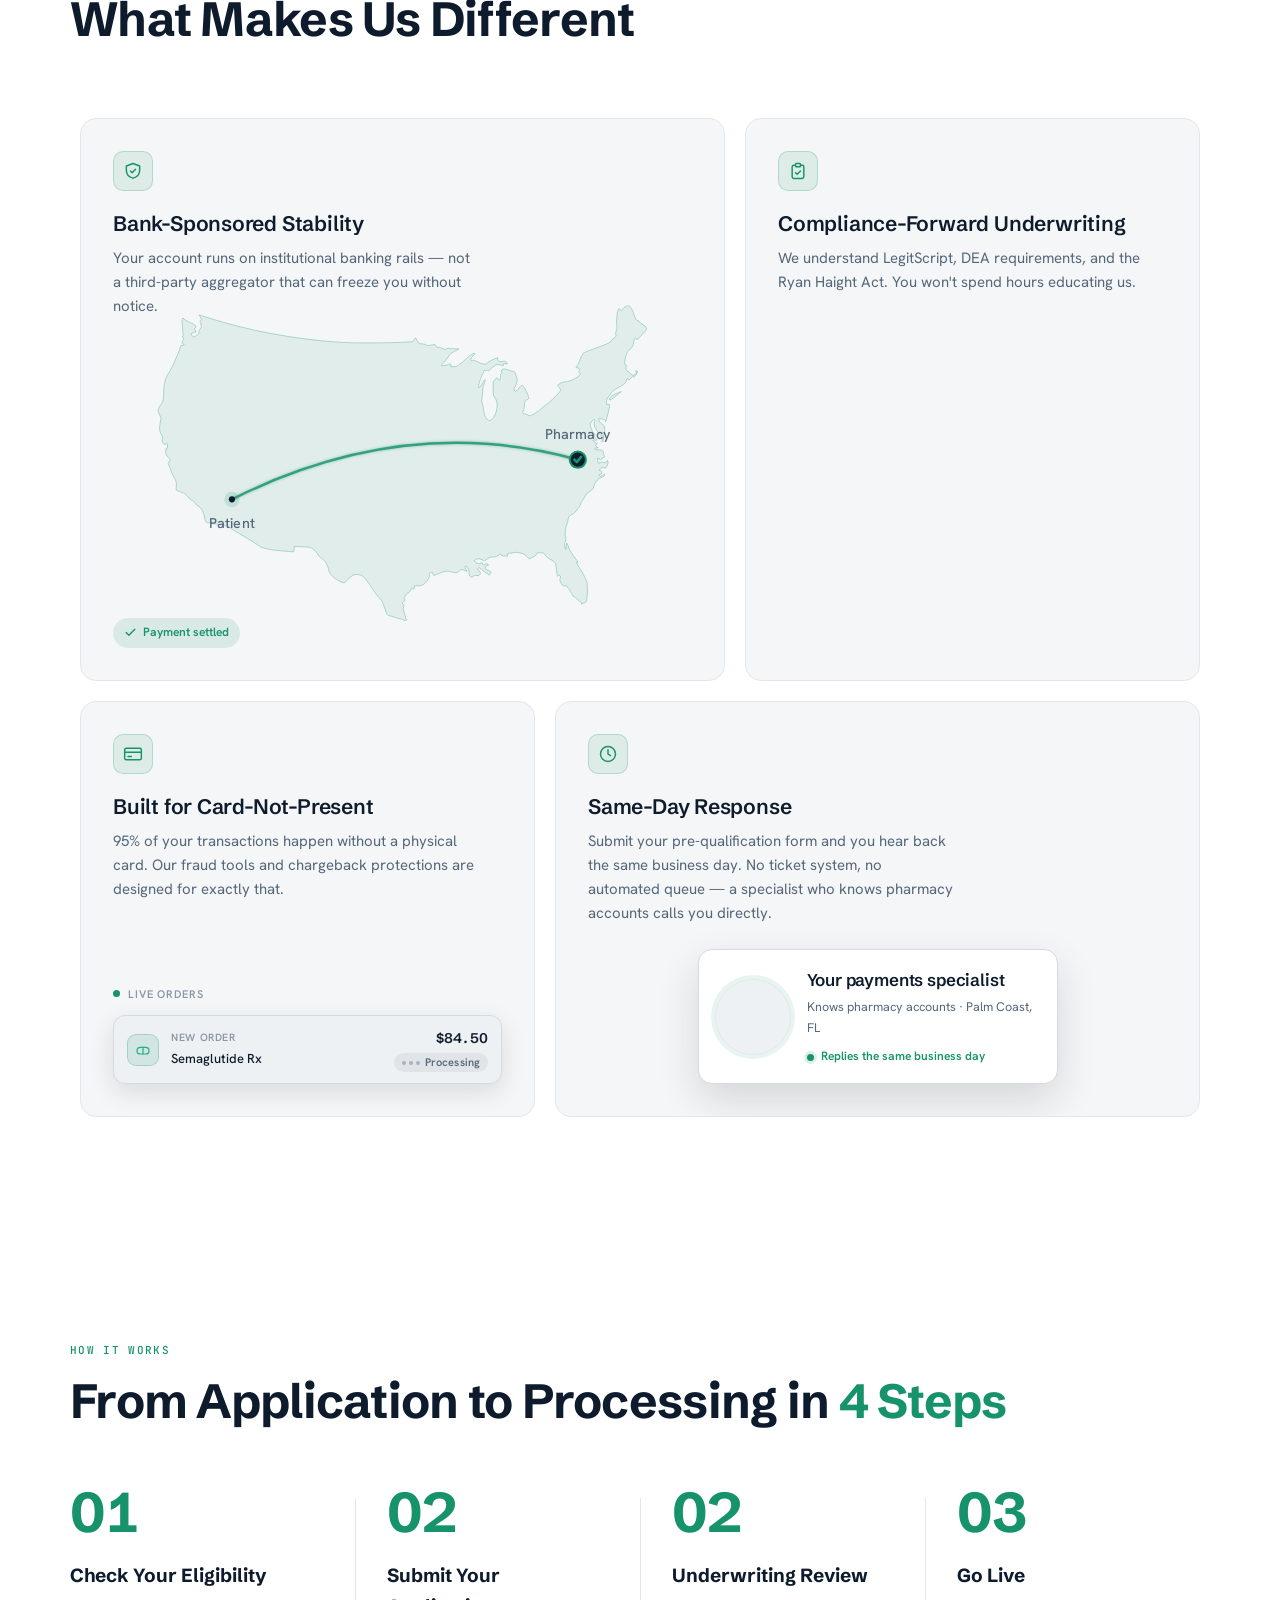
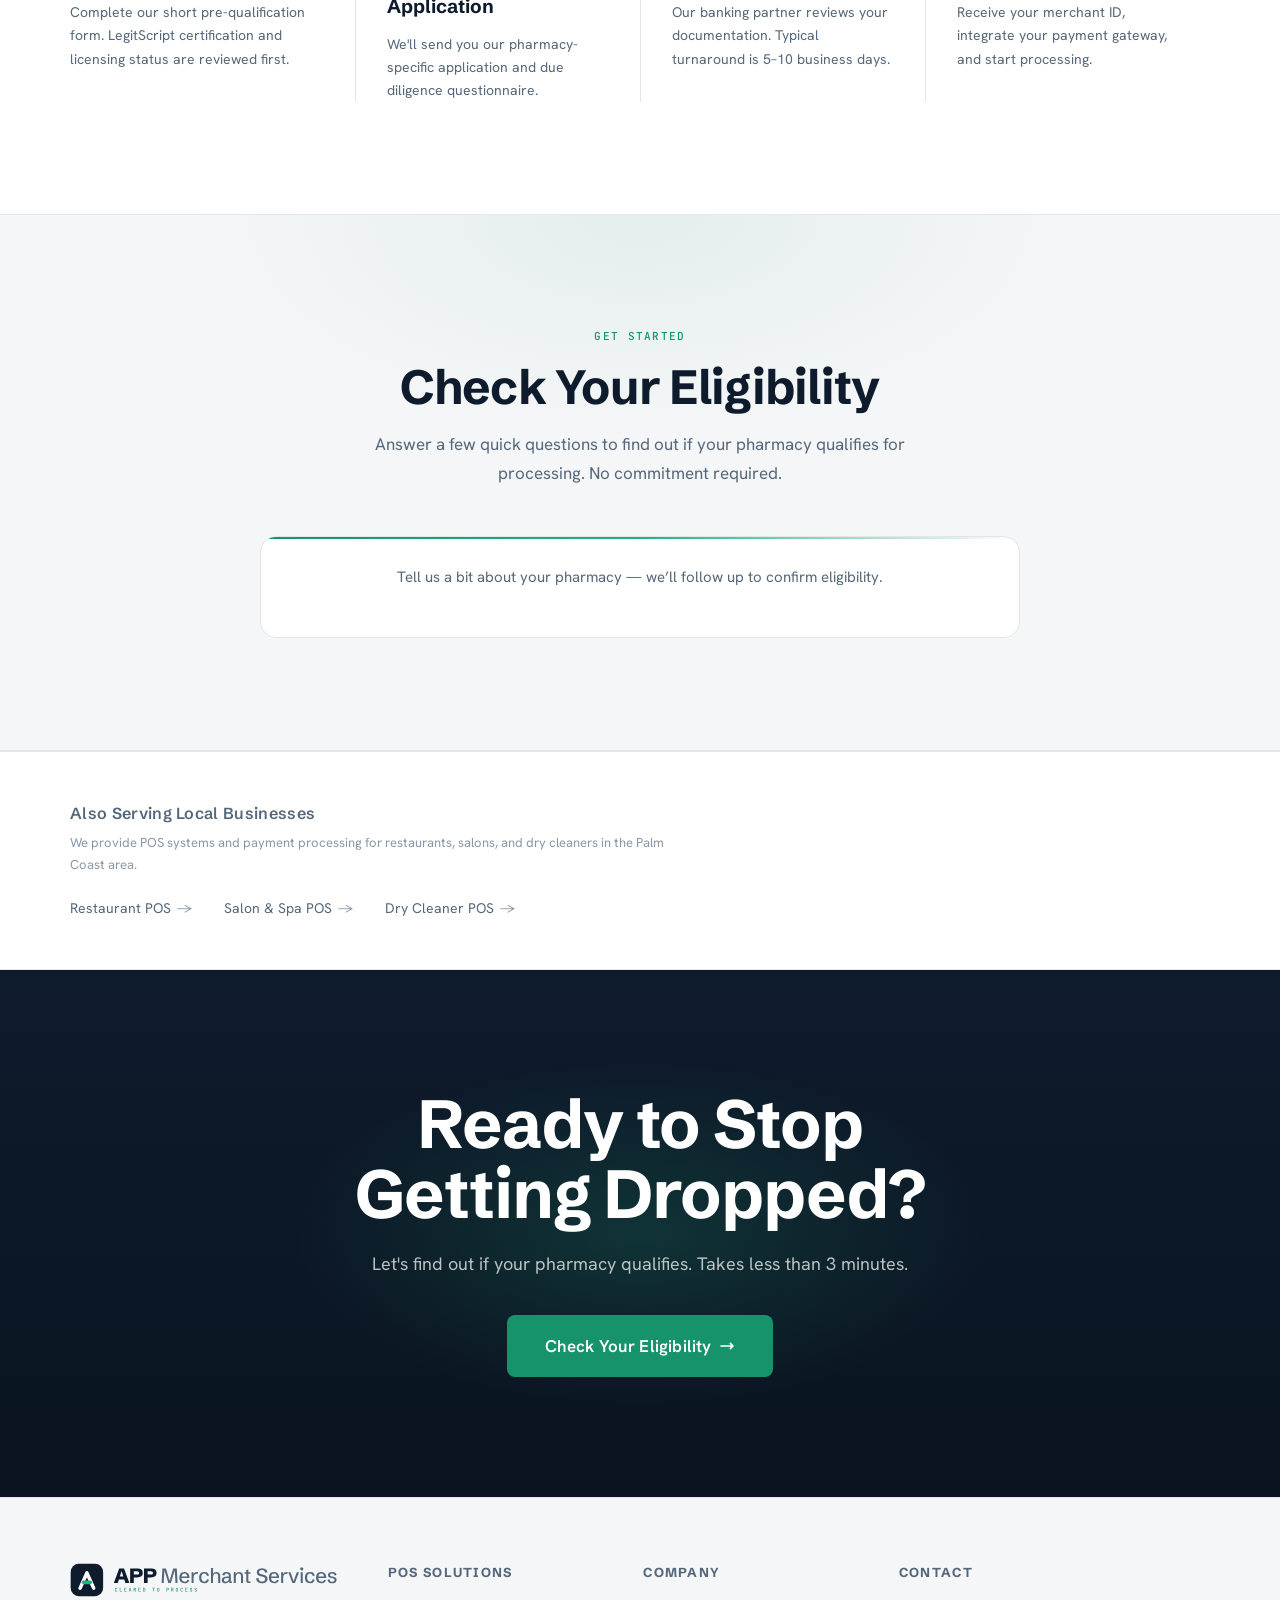
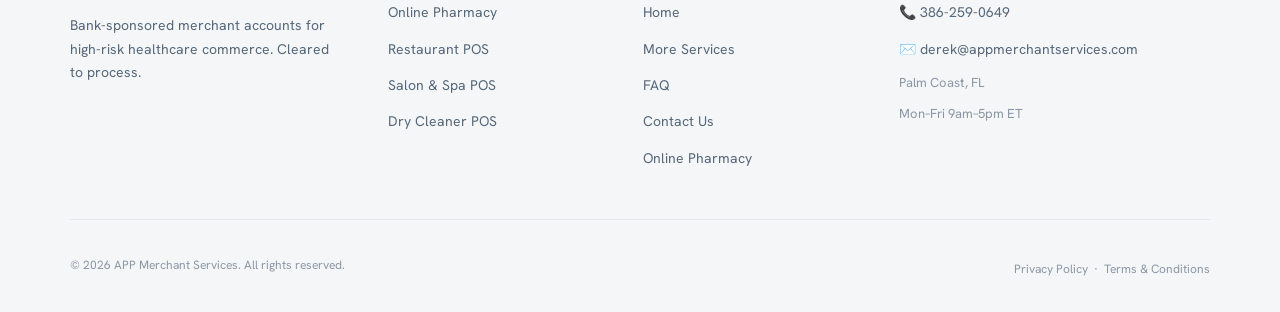
==== commit 201691b1: "Add self-referential canonical tags to all pages - index.html canonical points to root (matches site" ====
--- a/index.html
+++ b/index.html
@@ -6,6 +6,7 @@
 <title>Online Pharmacy Payment Processing | APP Merchant Services</title>
 <meta name="description" content="Bank-sponsored payment processing for licensed online pharmacies, telehealth providers, GLP-1 dispensers, and compounding pharmacies. High-risk merchant accounts with LegitScript compliance. Check your eligibility today."/>
 <meta name="keywords" content="online pharmacy payment processing, high risk merchant account pharmacy, telehealth payment processing, GLP-1 merchant account, LegitScript payment processing, bank-sponsored merchant account"/>
+<link rel="canonical" href="https://appmerchantservices.com/"/>
 <meta name="google-site-verification" content="3FqCoqqjQXs2pN8ZtHvuU_JeC_UwtO3WohIwuxlKrgw"/>
 <link rel="preconnect" href="https://fonts.googleapis.com">
 <link rel="preconnect" href="https://fonts.gstatic.com" crossorigin>
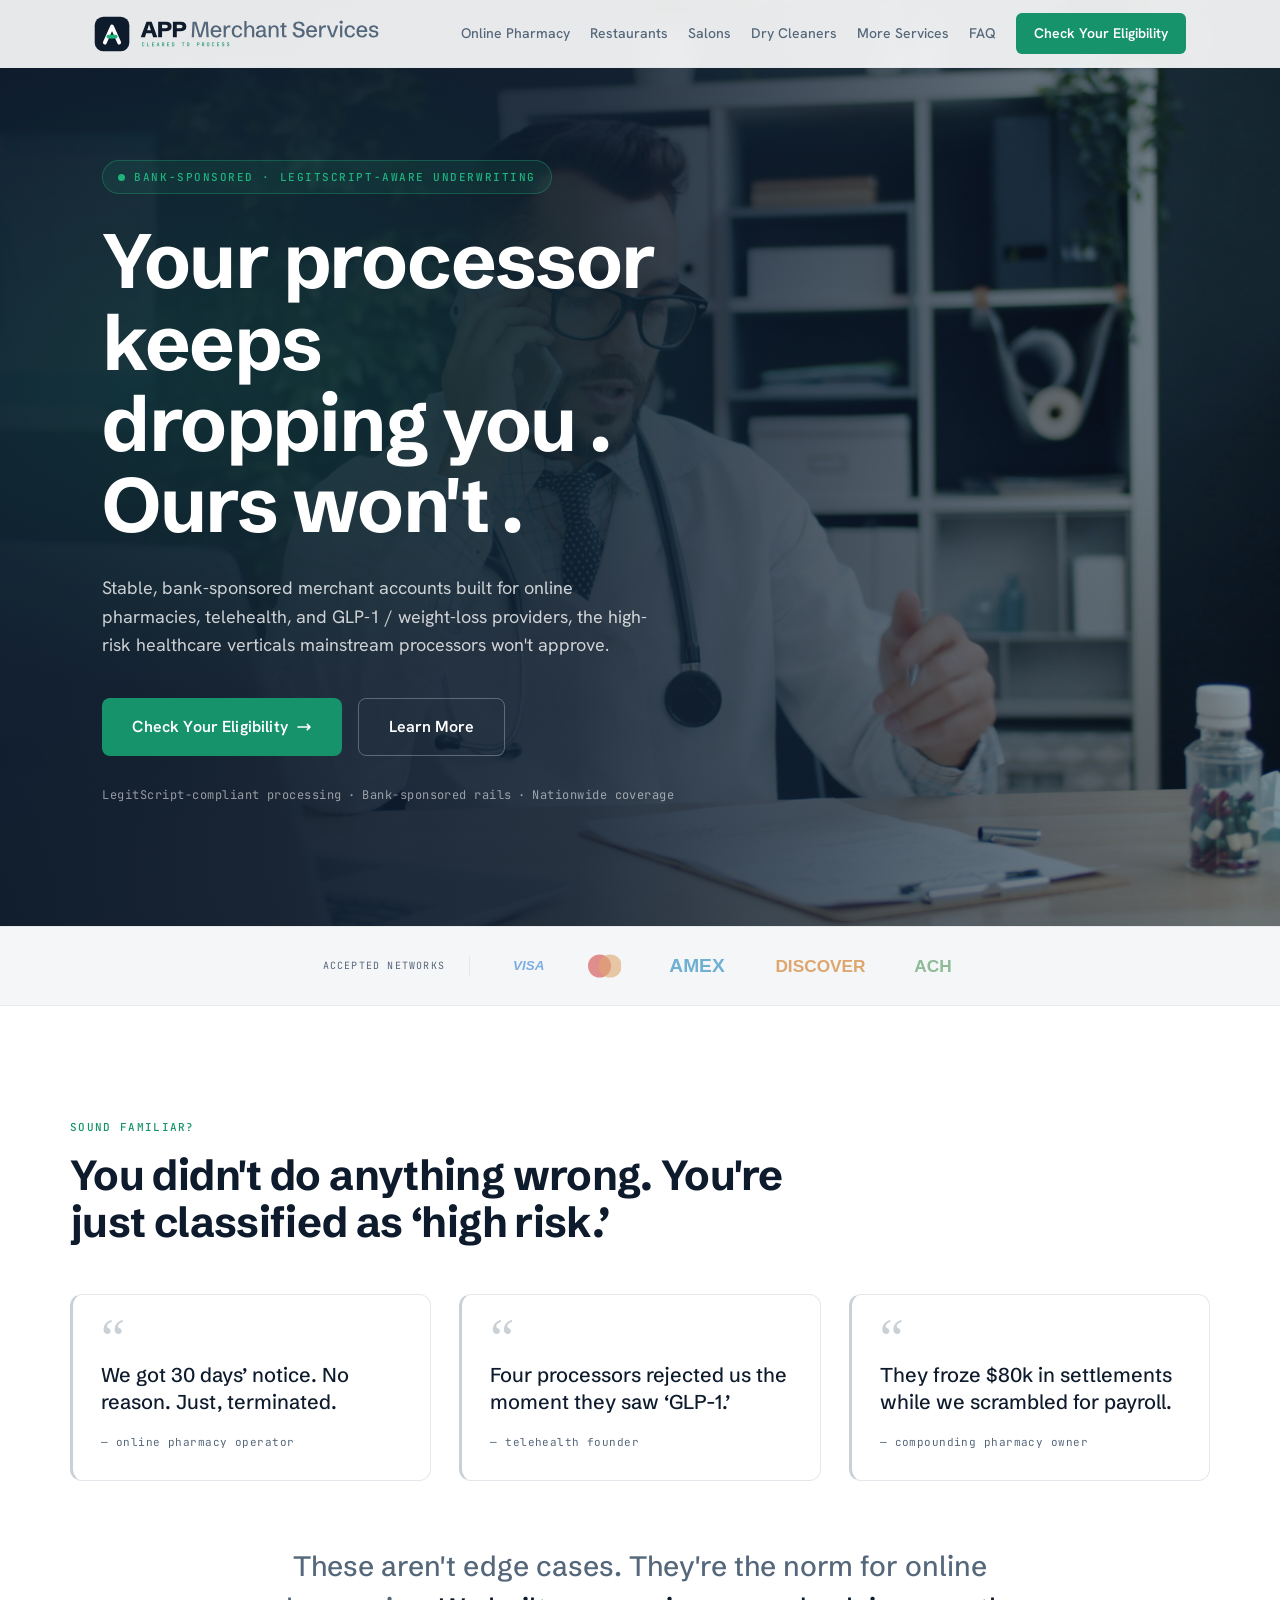
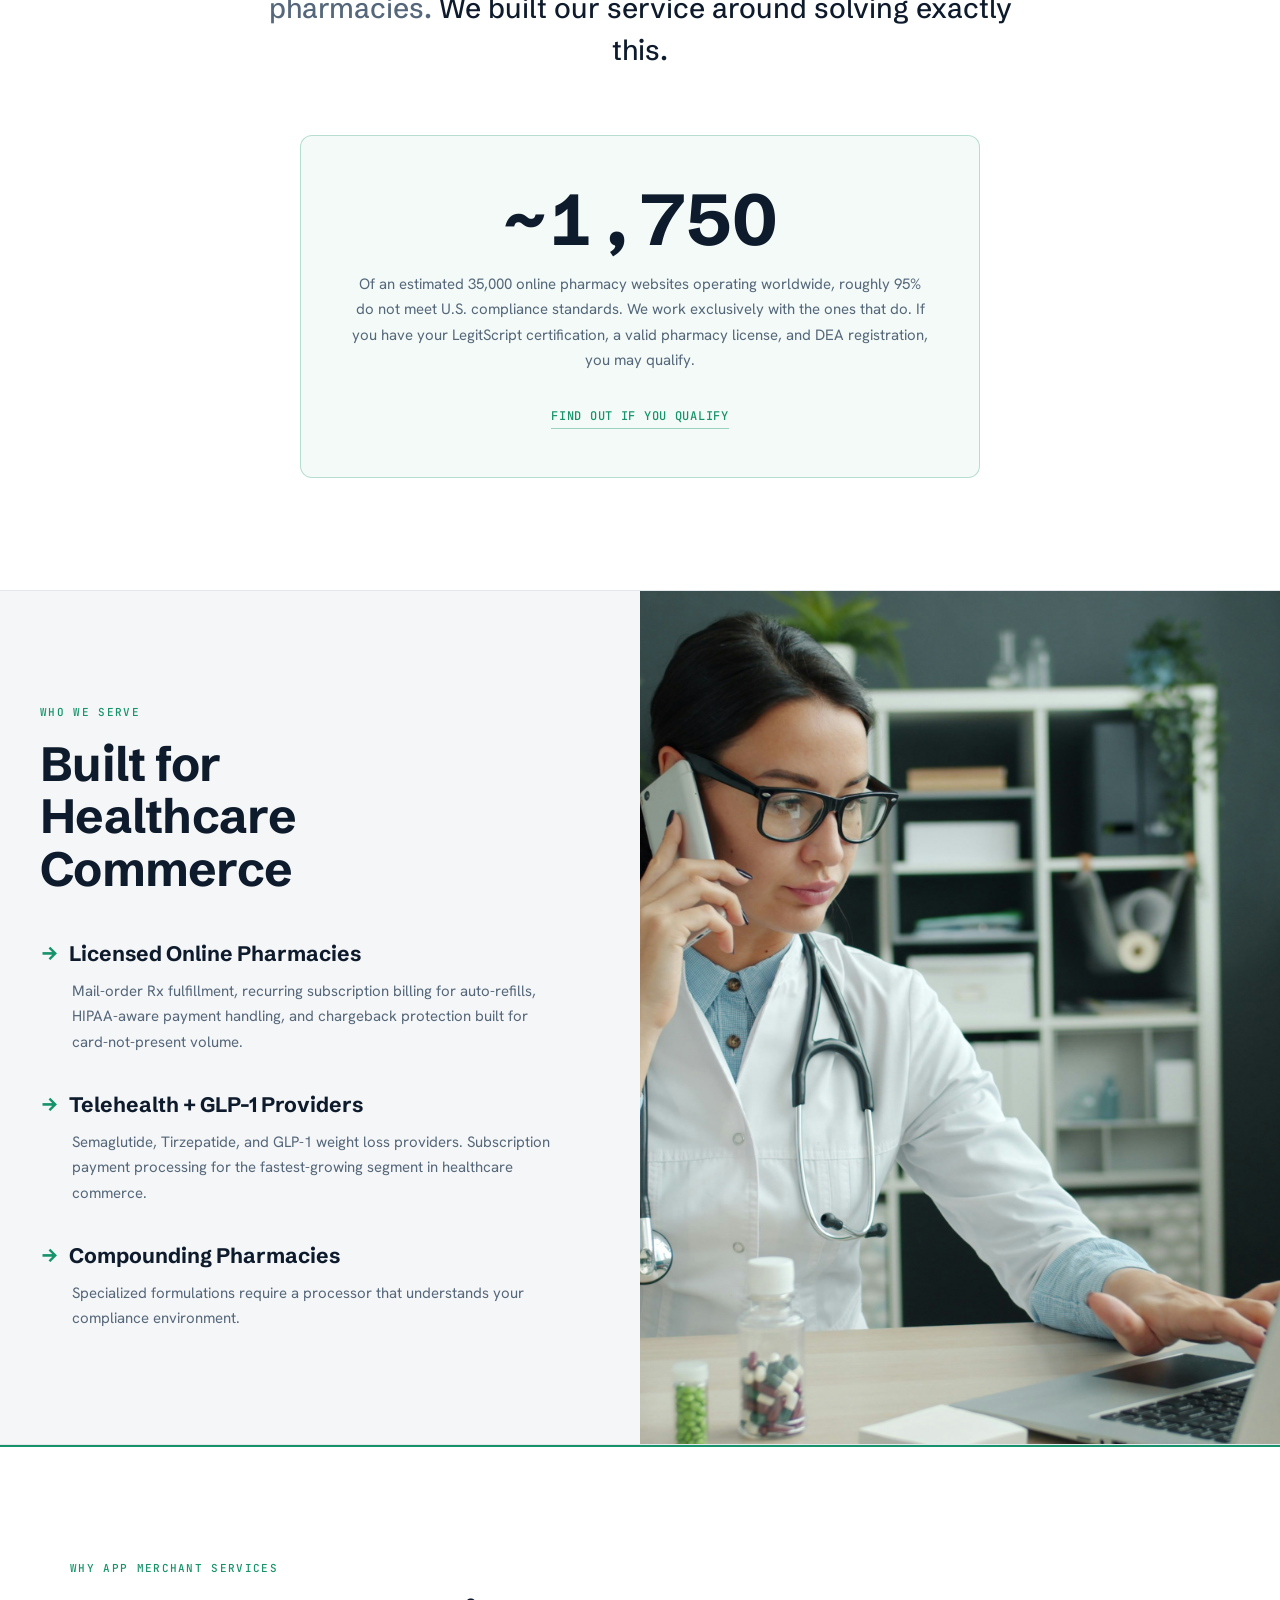
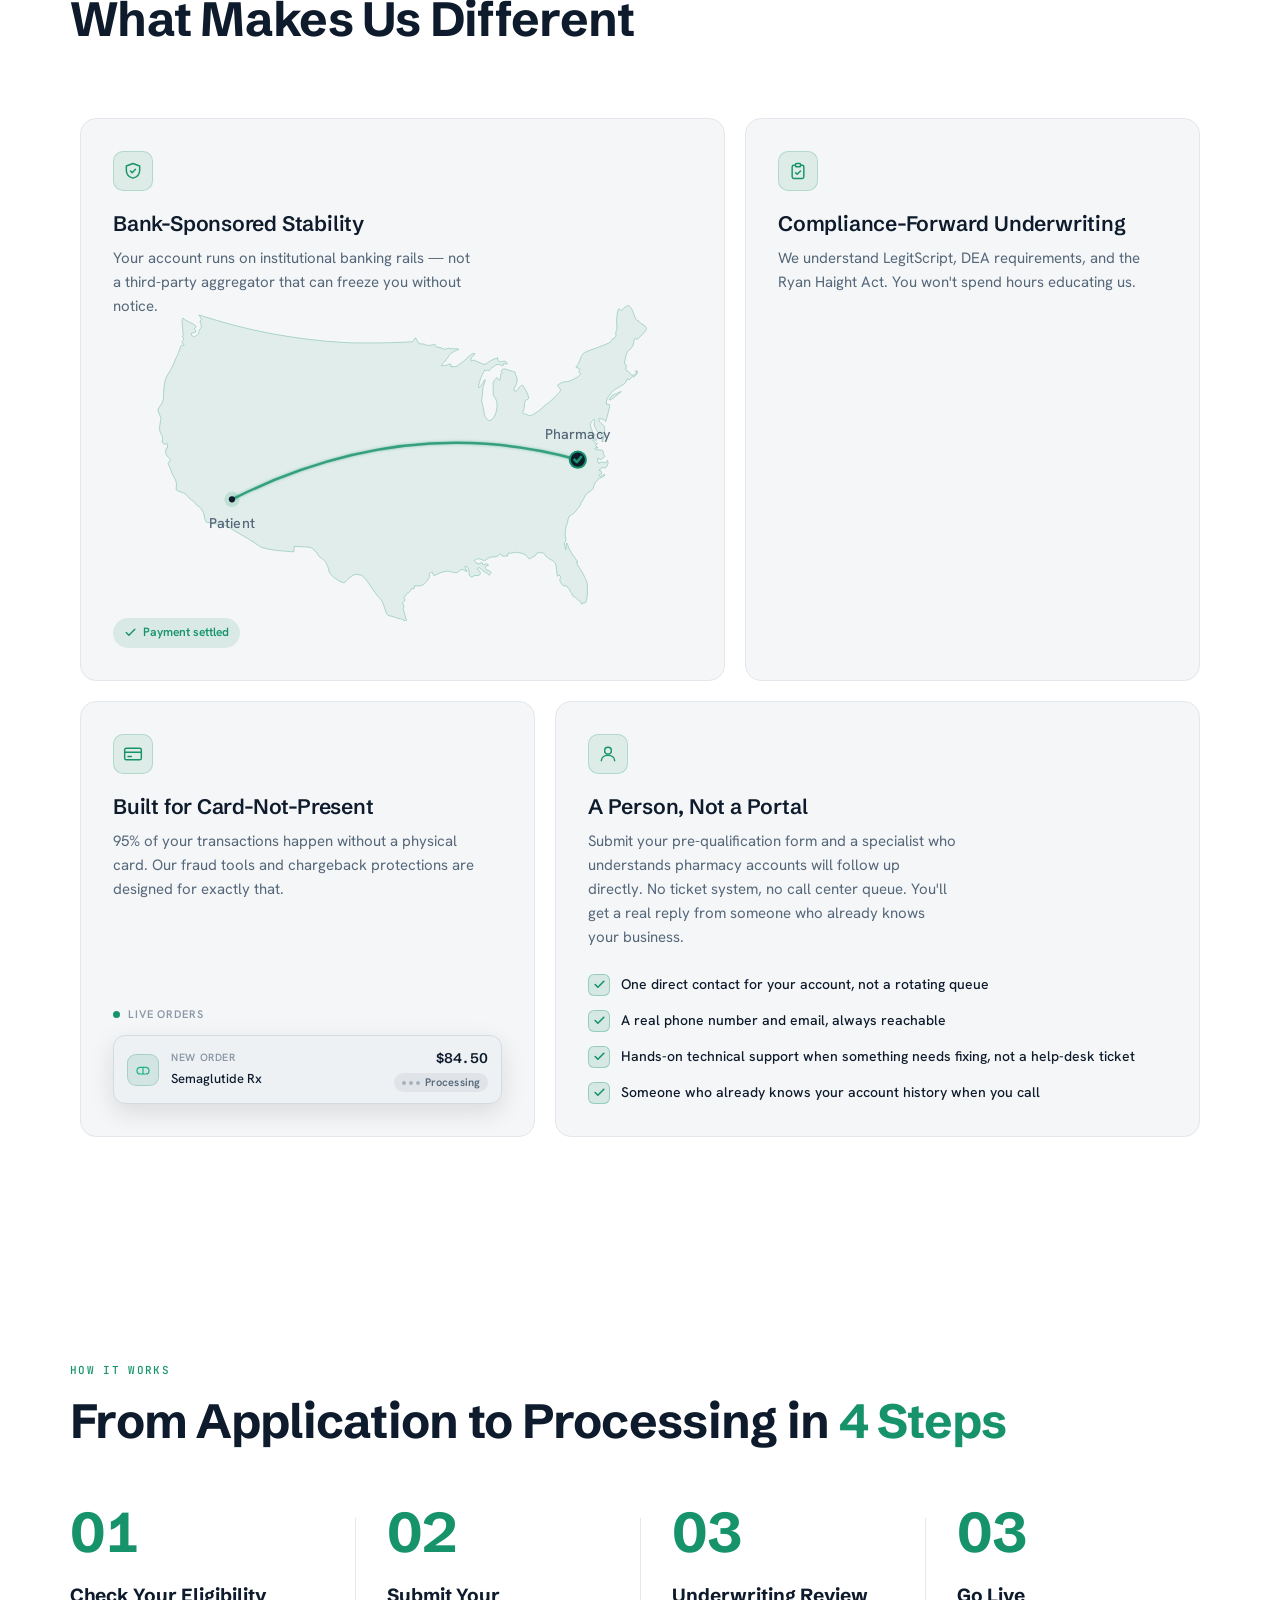
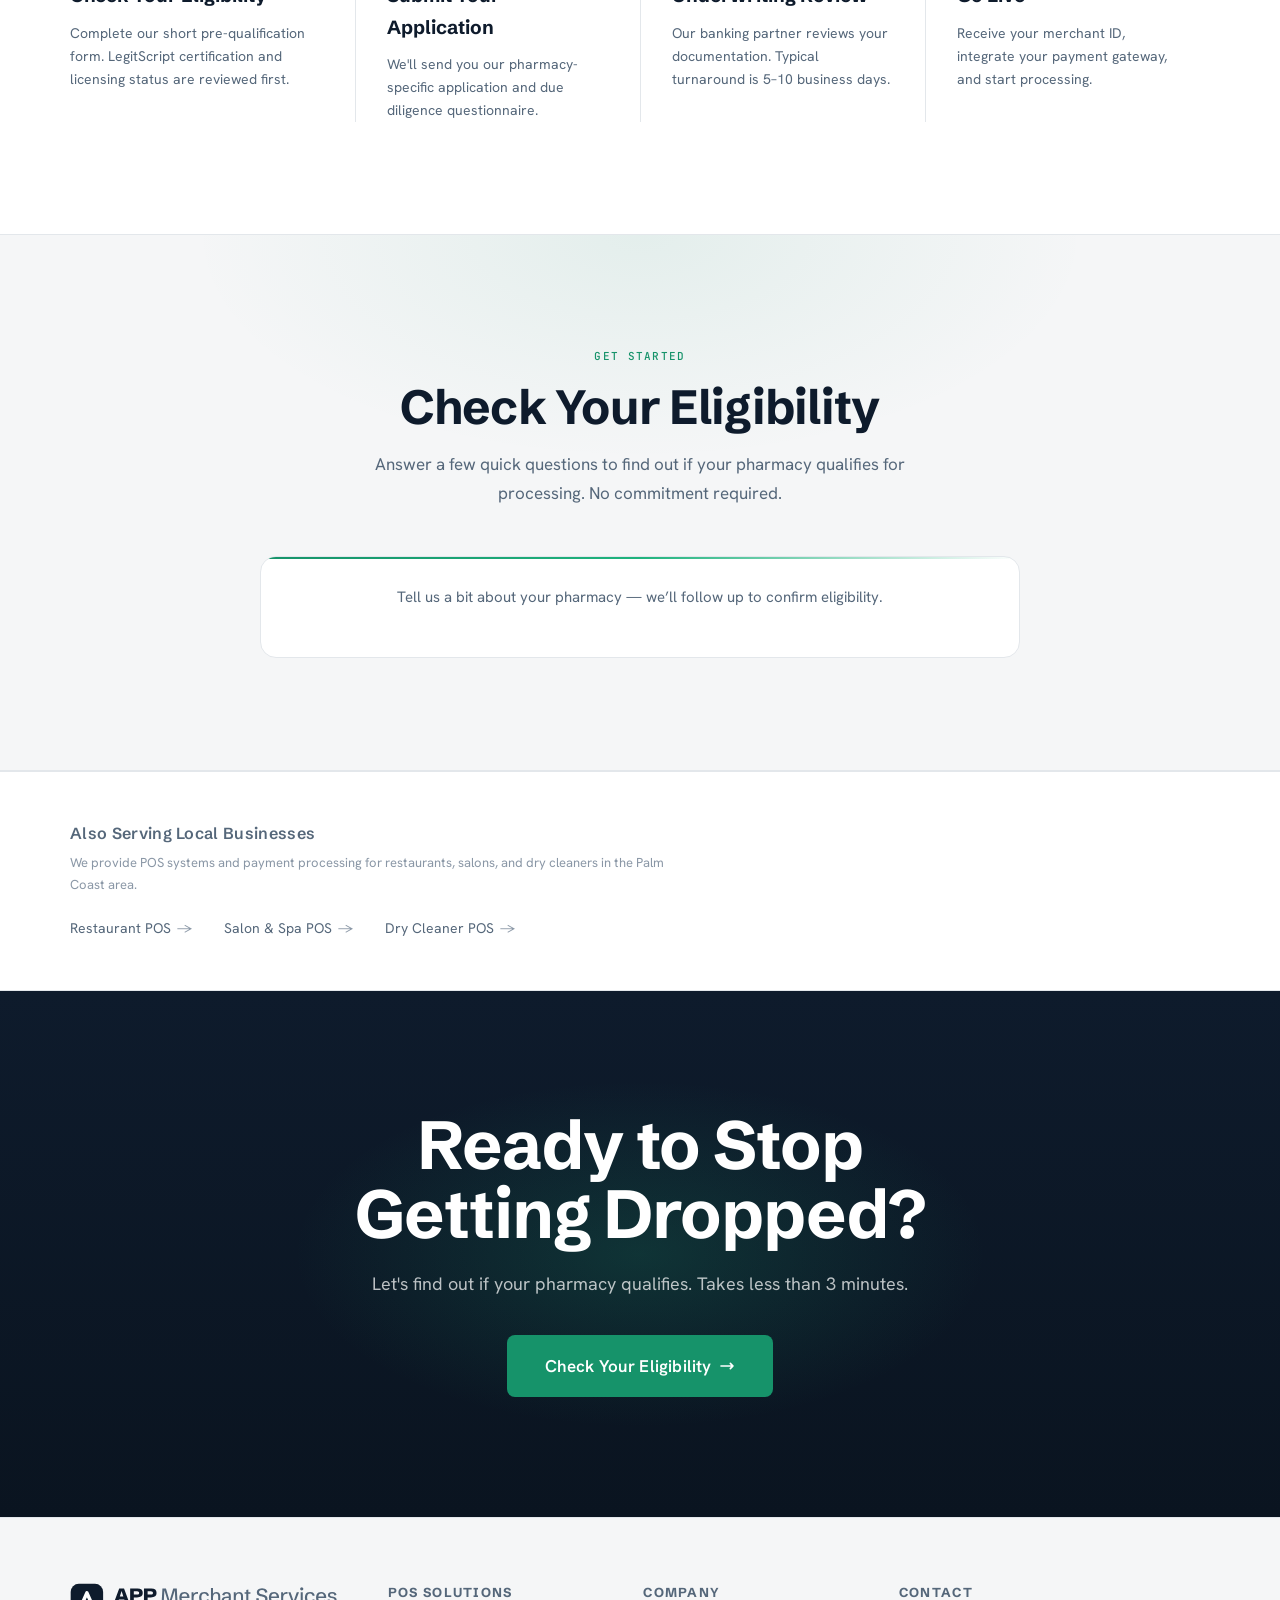
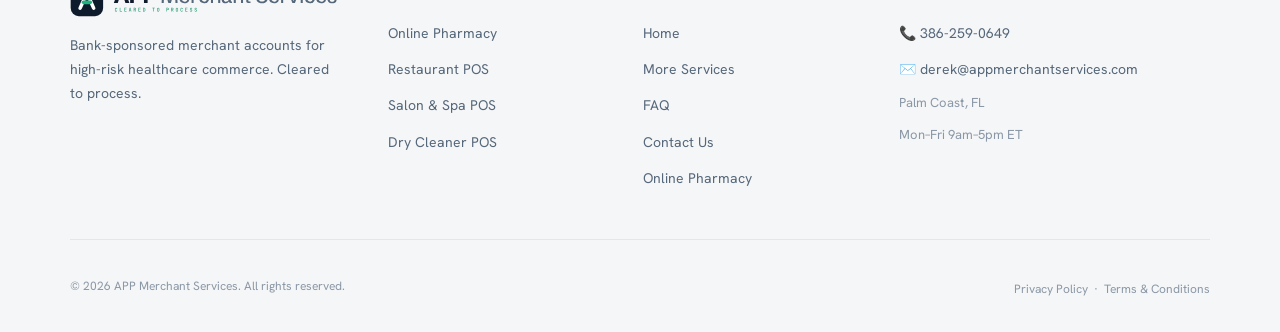
==== commit 2bf1782b: "Rewrite homepage "A Person, Not a Portal" section - Replace timing-based "Same-Day Response" copy wi" ====
--- a/index.html
+++ b/index.html
@@ -371,20 +371,18 @@
       <article class="hpCard hpCard--wide">
         <div class="hpCardBody">
           <span class="hpCardIcon" aria-hidden="true">
-            <svg viewBox="0 0 24 24" fill="none" stroke="currentColor" stroke-width="1.75" stroke-linecap="round" stroke-linejoin="round"><circle cx="12" cy="12" r="9"/><path d="M12 7v5l3 2"/></svg>
+            <svg viewBox="0 0 24 24" fill="none" stroke="currentColor" stroke-width="1.75" stroke-linecap="round" stroke-linejoin="round"><circle cx="12" cy="8" r="4"/><path d="M4 20c0-4 3.6-6.5 8-6.5s8 2.5 8 6.5"/></svg>
           </span>
-          <h3 class="hpCardTitle">Same-Day Response</h3>
-          <p class="hpCardText">Submit your pre-qualification form and you hear back the same business day. No ticket system, no automated queue — a specialist who knows pharmacy accounts calls you directly.</p>
+          <h3 class="hpCardTitle">A Person, Not a Portal</h3>
+          <p class="hpCardText">Submit your pre-qualification form and a specialist who understands pharmacy accounts will follow up directly. No ticket system, no call center queue. You'll get a real reply from someone who already knows your business.</p>
         </div>
         <div class="hpCardVisual hpCardVisual--specialist" data-viz="response" aria-hidden="true">
-          <figure class="sp">
-            <span class="spPhoto" style="background-image:url('/assets/specialist.jpg')"></span>
-            <figcaption class="spInfo">
-              <span class="spName">Your payments specialist</span>
-              <span class="spRole">Knows pharmacy accounts &middot; Palm Coast, FL</span>
-              <span class="spStatus"><span class="spDot"></span>Replies the same business day</span>
-            </figcaption>
-          </figure>
+          <ul class="ck">
+            <li class="ckItem"><span class="ckMark"><svg viewBox="0 0 24 24" fill="none" stroke="currentColor" stroke-width="3" stroke-linecap="round" stroke-linejoin="round"><path d="M20 6 9 17l-5-5"/></svg></span>One direct contact for your account, not a rotating queue</li>
+            <li class="ckItem"><span class="ckMark"><svg viewBox="0 0 24 24" fill="none" stroke="currentColor" stroke-width="3" stroke-linecap="round" stroke-linejoin="round"><path d="M20 6 9 17l-5-5"/></svg></span>A real phone number and email, always reachable</li>
+            <li class="ckItem"><span class="ckMark"><svg viewBox="0 0 24 24" fill="none" stroke="currentColor" stroke-width="3" stroke-linecap="round" stroke-linejoin="round"><path d="M20 6 9 17l-5-5"/></svg></span>Hands-on technical support when something needs fixing, not a help-desk ticket</li>
+            <li class="ckItem"><span class="ckMark"><svg viewBox="0 0 24 24" fill="none" stroke="currentColor" stroke-width="3" stroke-linecap="round" stroke-linejoin="round"><path d="M20 6 9 17l-5-5"/></svg></span>Someone who already knows your account history when you call</li>
+          </ul>
         </div>
       </article>
     </div>
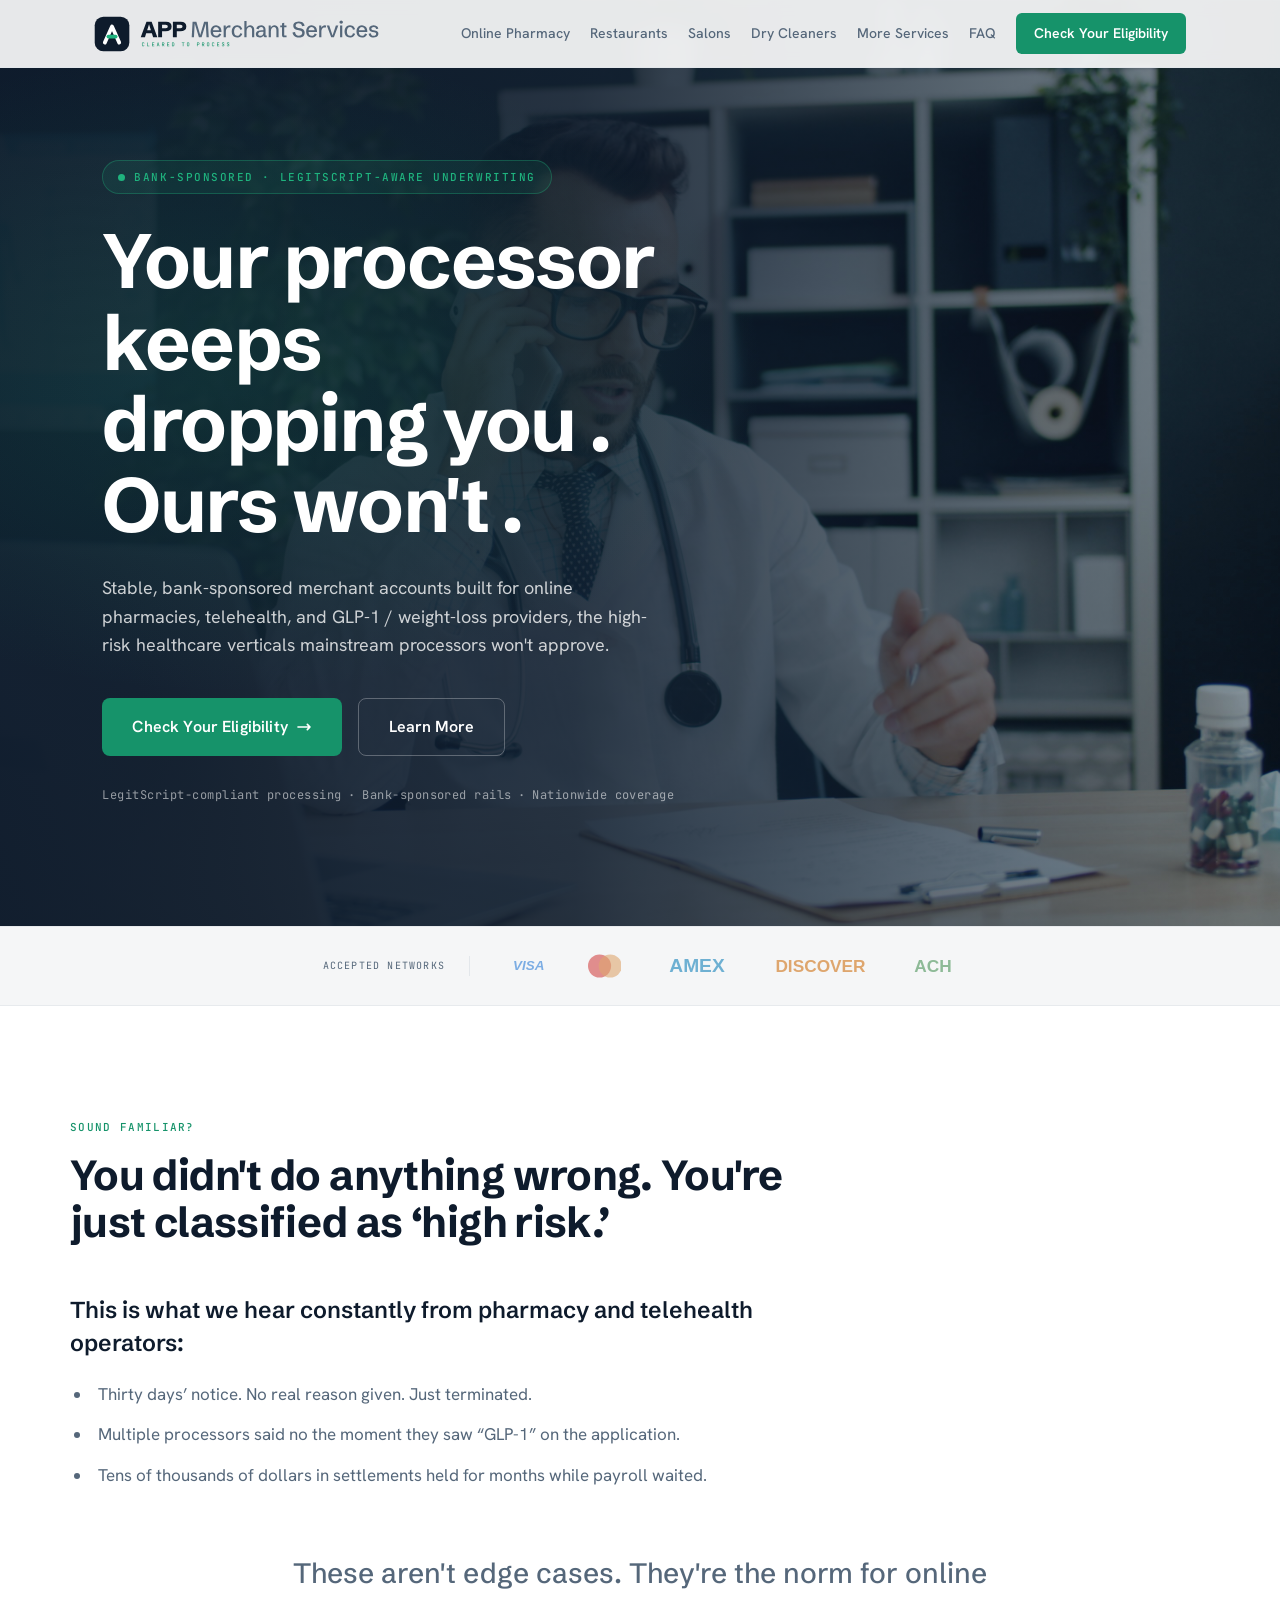
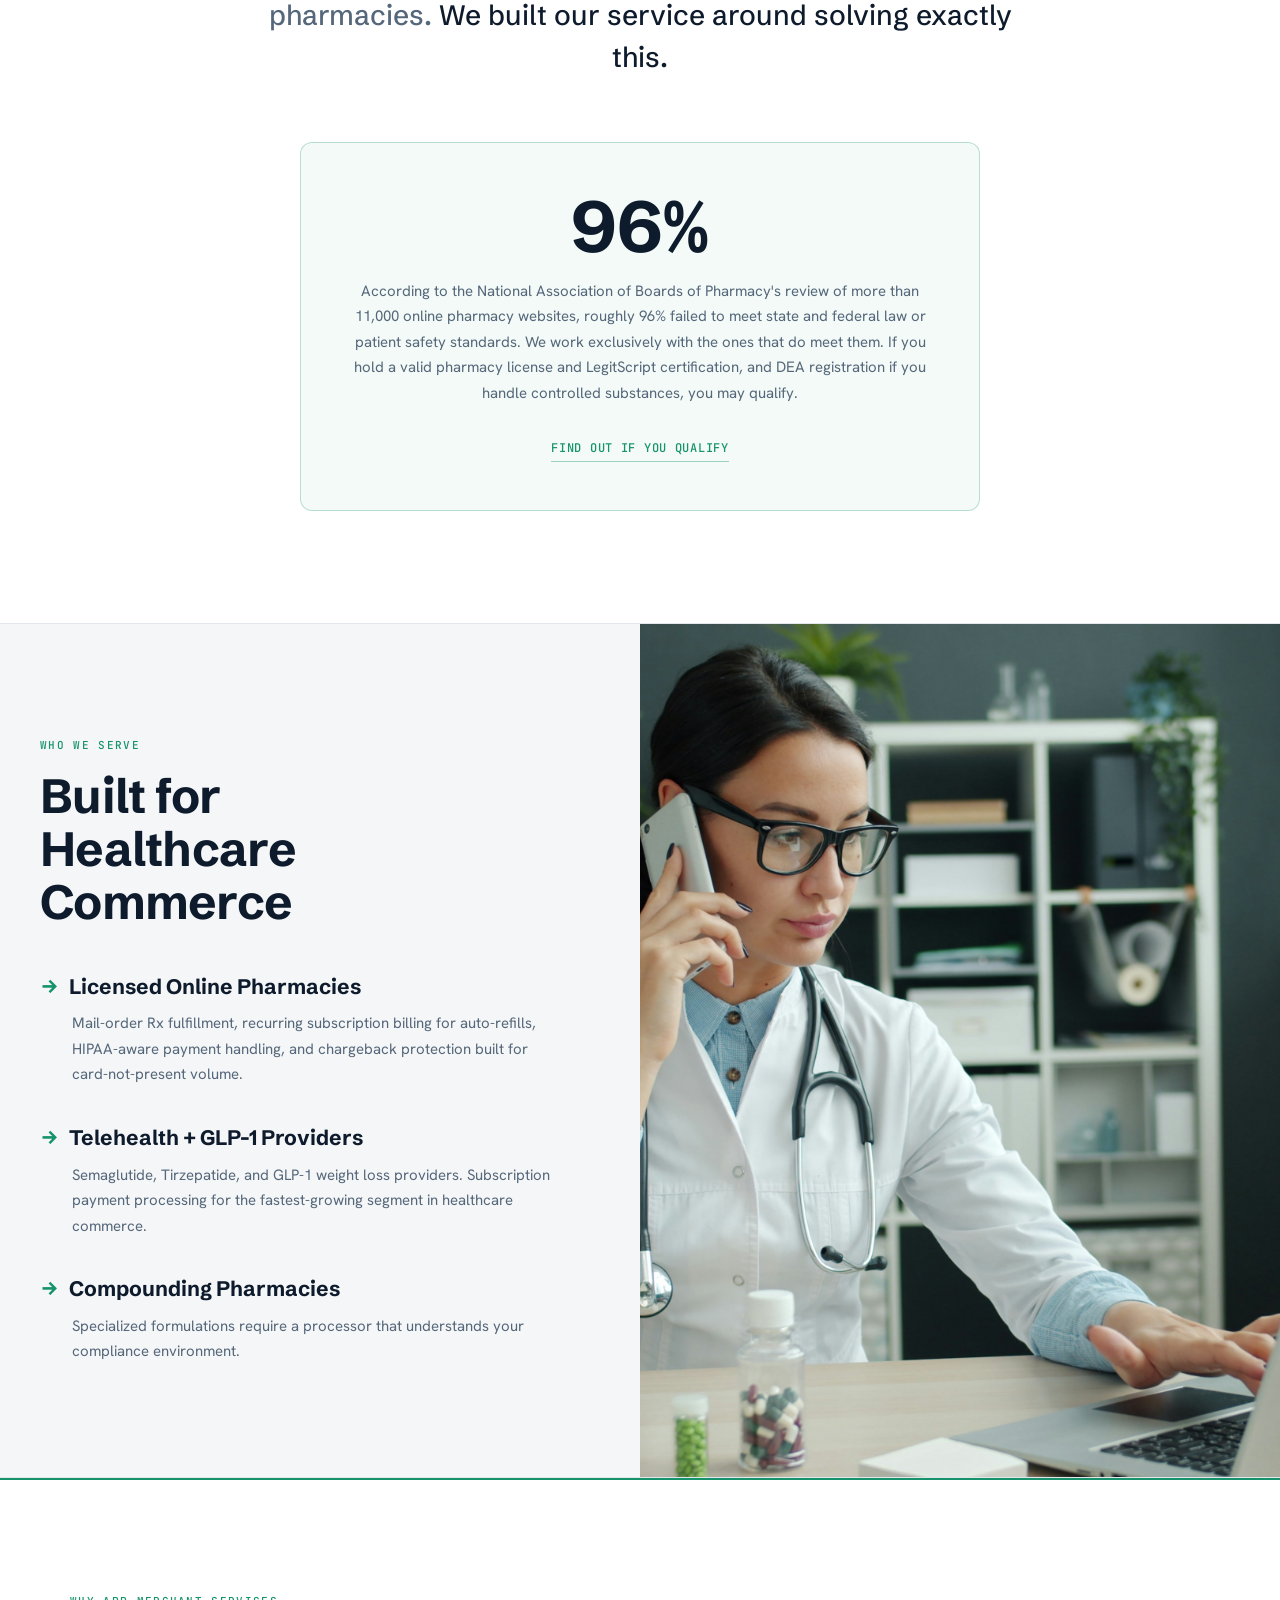
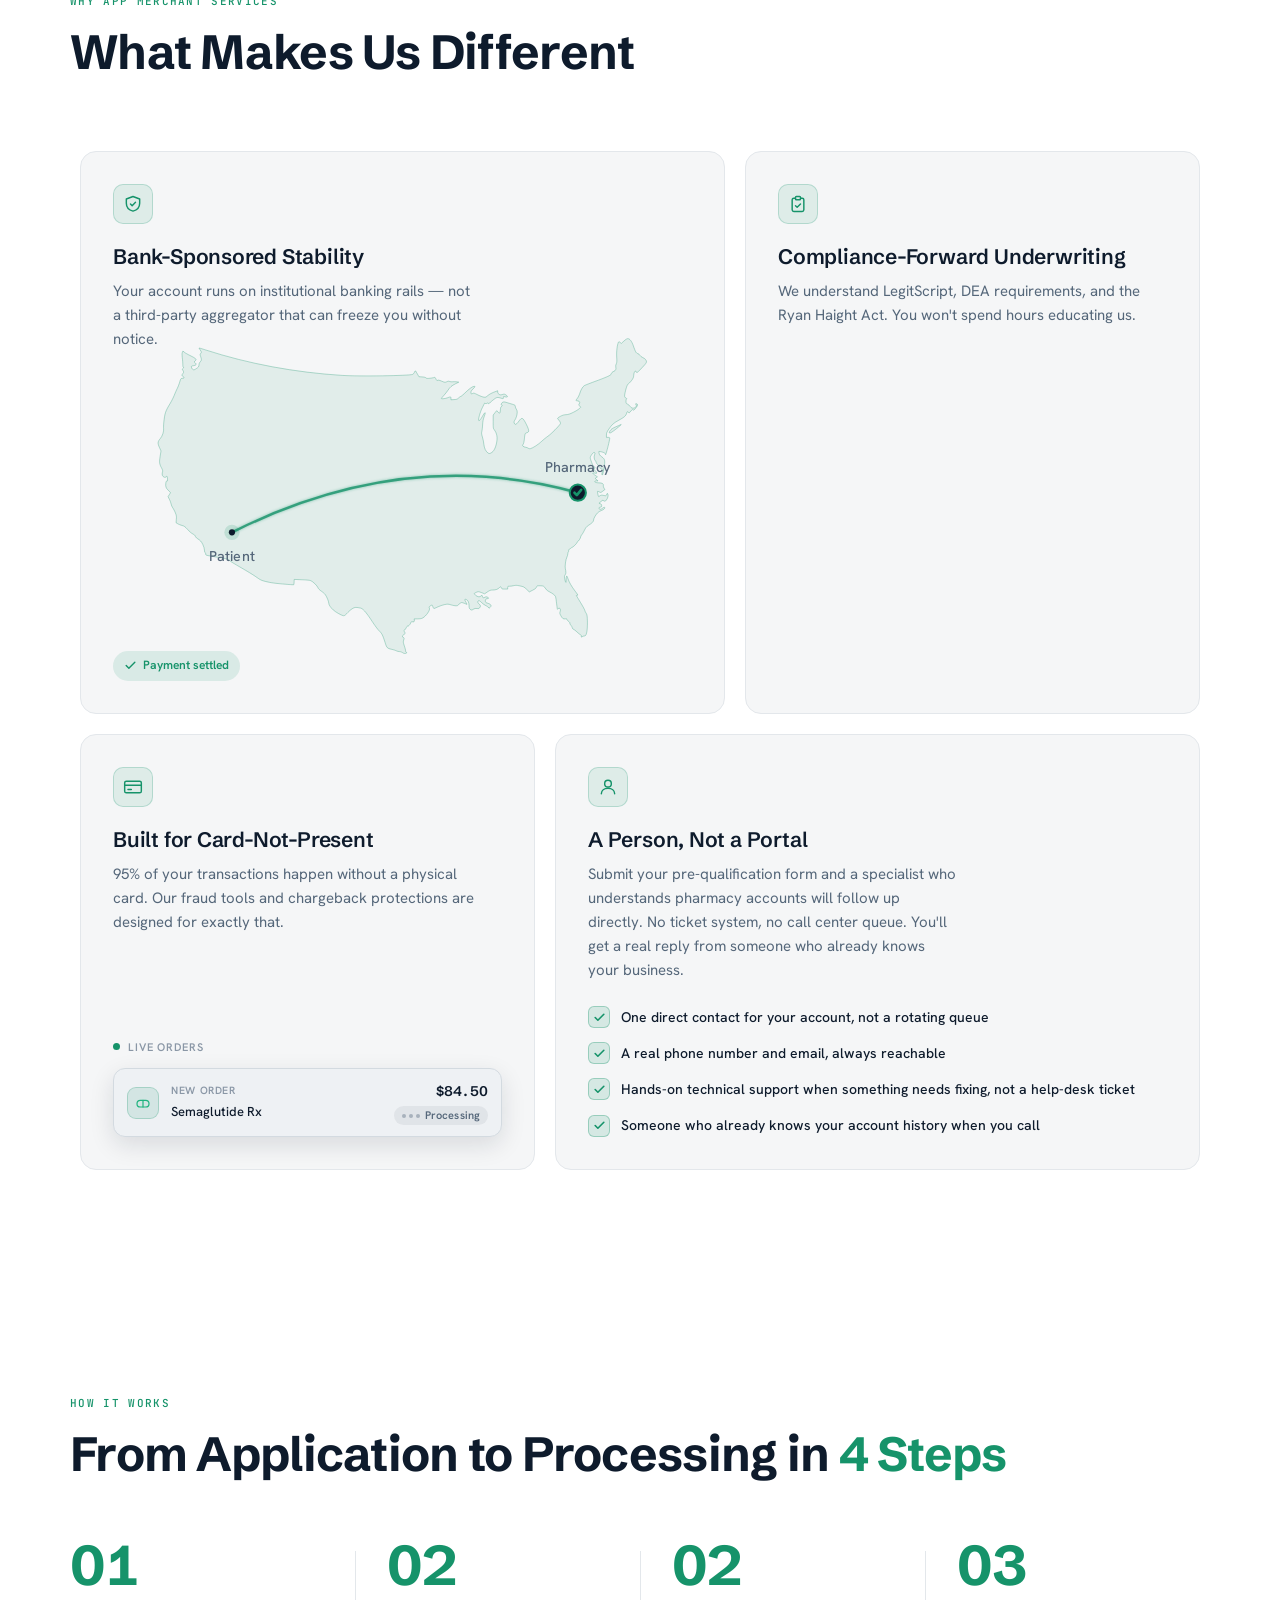
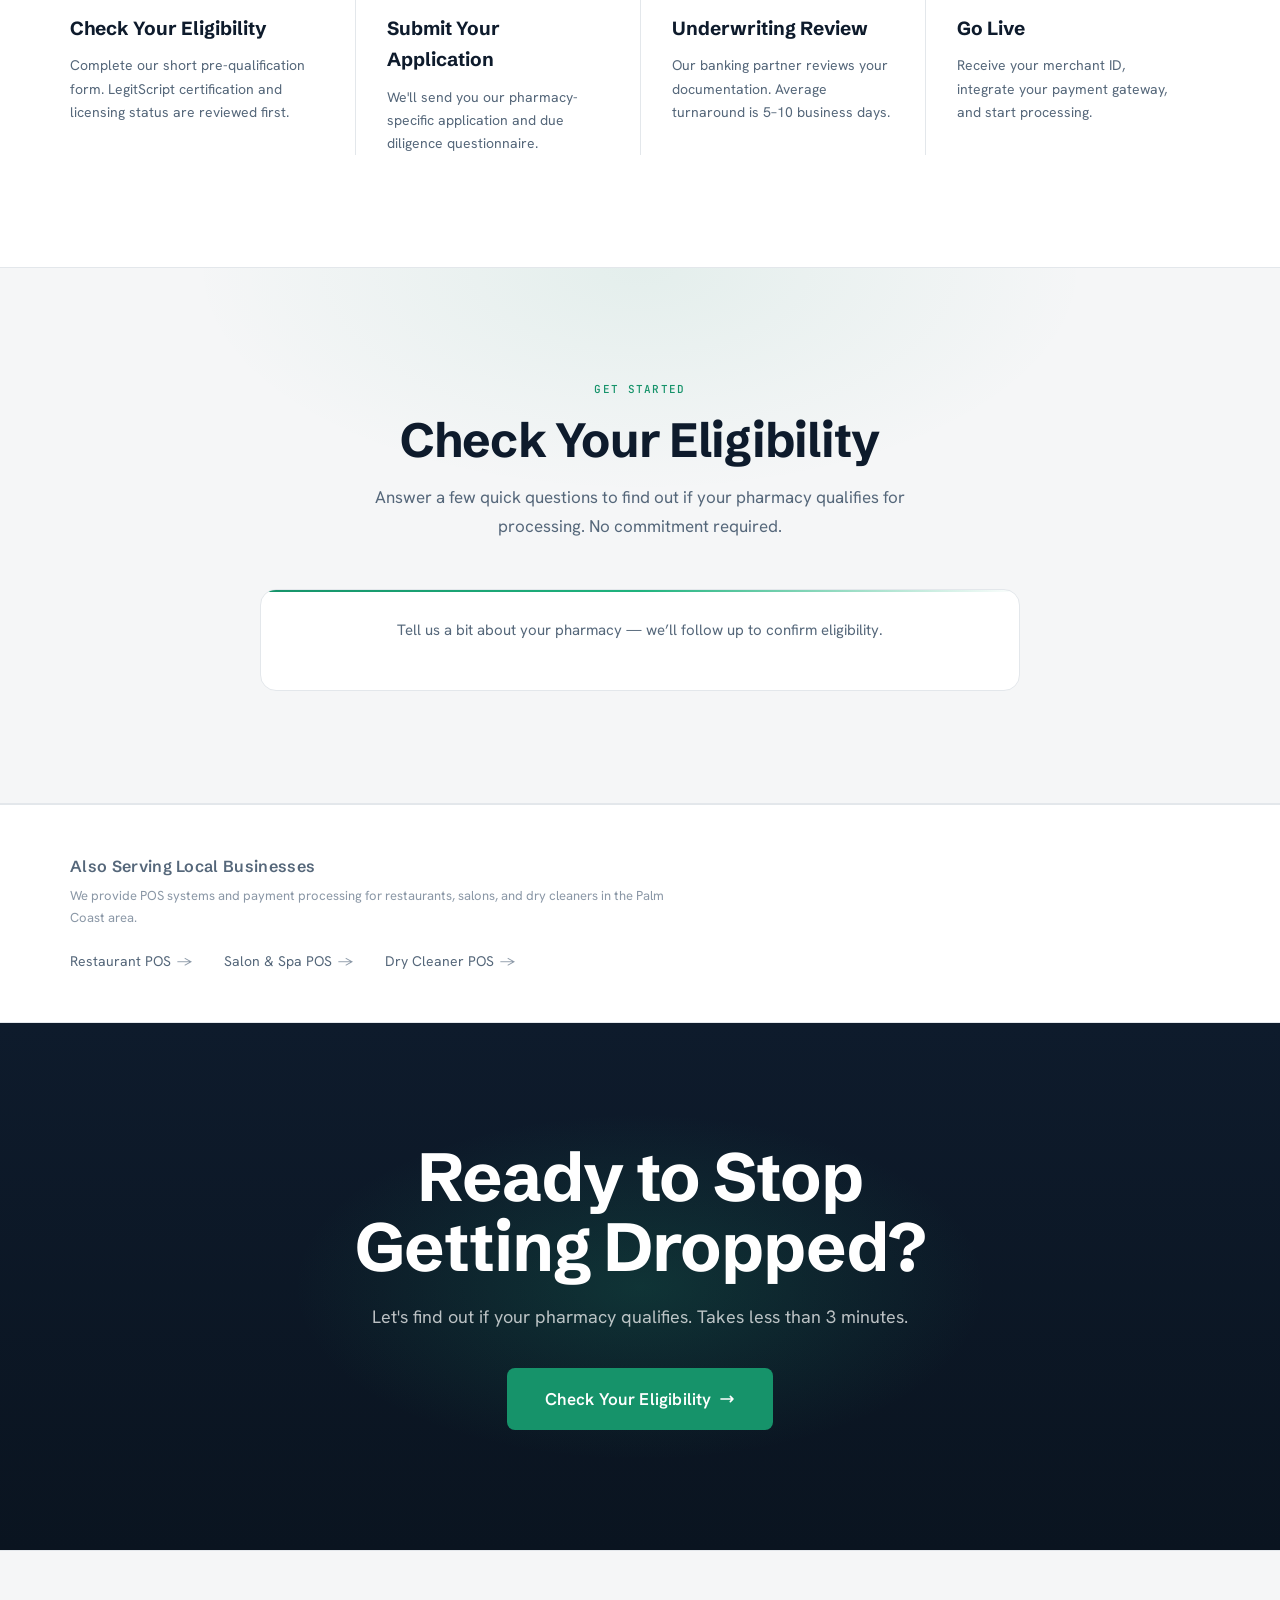
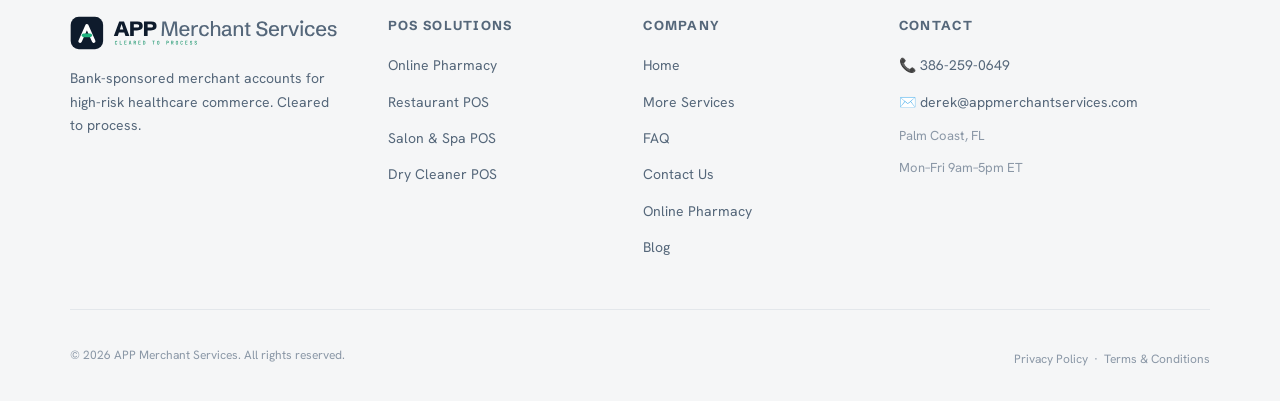
==== commit ef2f06ef: "Homepage copy fixes and blog launch - Replace unsourced stat with cited NABP figure (96% of 11,000+ " ====
--- a/index.html
+++ b/index.html
@@ -114,24 +114,16 @@
   <div class="wrap">
     <span class="label">Sound familiar?</span>
     <h2 class="phPainH2">You didn't do anything wrong. You're just classified as &lsquo;high risk.&rsquo;</h2>
-    <div class="phPainRow">
-      <blockquote class="phQuote quoteAnim">
-        <p class="phQuoteText">We got 30 days&rsquo; notice. No reason. Just, terminated.</p>
-        <cite class="phQuoteAttr">&mdash; online pharmacy operator</cite>
-      </blockquote>
-      <blockquote class="phQuote quoteAnim">
-        <p class="phQuoteText">Four processors rejected us the moment they saw &lsquo;GLP-1.&rsquo;</p>
-        <cite class="phQuoteAttr">&mdash; telehealth founder</cite>
-      </blockquote>
-      <blockquote class="phQuote quoteAnim">
-        <p class="phQuoteText">They froze $80k in settlements while we scrambled for payroll.</p>
-        <cite class="phQuoteAttr">&mdash; compounding pharmacy owner</cite>
-      </blockquote>
-    </div>
+    <p class="phPainIntro" style="max-width:760px;margin:0 0 22px;font-family:var(--fd);font-size:clamp(18px,2.1vw,23px);font-weight:600;line-height:1.4;color:var(--text);">This is what we hear constantly from pharmacy and telehealth operators:</p>
+    <ul class="phPainList" style="list-style:disc;max-width:760px;margin:0 0 64px;padding-left:22px;display:flex;flex-direction:column;gap:14px;">
+      <li class="quoteAnim" style="padding-left:6px;font-family:var(--fb);font-size:17px;line-height:1.55;color:var(--text2);">Thirty days&rsquo; notice. No real reason given. Just terminated.</li>
+      <li class="quoteAnim" style="padding-left:6px;font-family:var(--fb);font-size:17px;line-height:1.55;color:var(--text2);">Multiple processors said no the moment they saw &ldquo;GLP-1&rdquo; on the application.</li>
+      <li class="quoteAnim" style="padding-left:6px;font-family:var(--fb);font-size:17px;line-height:1.55;color:var(--text2);">Tens of thousands of dollars in settlements held for months while payroll waited.</li>
+    </ul>
     <p class="phPainClose">These aren't edge cases. They're the norm for online pharmacies. <span class="acc">We built our service around solving exactly this.</span></p>
     <div class="compliance-stat-block" data-animate>
-      <p class="stat-number">~1,750</p>
-      <p class="stat-context">Of an estimated 35,000 online pharmacy websites operating worldwide, roughly 95% do not meet U.S. compliance standards. We work exclusively with the ones that do. If you have your LegitScript certification, a valid pharmacy license, and DEA registration, you may qualify.</p>
+      <p class="stat-number">96%</p>
+      <p class="stat-context">According to the National Association of Boards of Pharmacy's review of more than 11,000 online pharmacy websites, roughly 96% failed to meet state and federal law or patient safety standards. We work exclusively with the ones that do meet them. If you hold a valid pharmacy license and LegitScript certification, and DEA registration if you handle controlled substances, you may qualify.</p>
       <a href="#qualify" class="stat-cta">Find Out If You Qualify</a>
     </div>
   </div>
@@ -330,7 +322,7 @@
         <div class="hpCardVisual hpCardVisual--checklist" data-viz="compliance" aria-hidden="true">
           <ul class="ck">
             <li class="ckItem"><span class="ckMark"><svg viewBox="0 0 24 24" fill="none" stroke="currentColor" stroke-width="3" stroke-linecap="round" stroke-linejoin="round"><path d="M20 6 9 17l-5-5"/></svg></span>LegitScript certified</li>
-            <li class="ckItem"><span class="ckMark"><svg viewBox="0 0 24 24" fill="none" stroke="currentColor" stroke-width="3" stroke-linecap="round" stroke-linejoin="round"><path d="M20 6 9 17l-5-5"/></svg></span>DEA registration verified</li>
+            <li class="ckItem"><span class="ckMark"><svg viewBox="0 0 24 24" fill="none" stroke="currentColor" stroke-width="3" stroke-linecap="round" stroke-linejoin="round"><path d="M20 6 9 17l-5-5"/></svg></span>DEA registration verified (controlled substances only)</li>
             <li class="ckItem"><span class="ckMark"><svg viewBox="0 0 24 24" fill="none" stroke="currentColor" stroke-width="3" stroke-linecap="round" stroke-linejoin="round"><path d="M20 6 9 17l-5-5"/></svg></span>State pharmacy license</li>
             <li class="ckItem"><span class="ckMark"><svg viewBox="0 0 24 24" fill="none" stroke="currentColor" stroke-width="3" stroke-linecap="round" stroke-linejoin="round"><path d="M20 6 9 17l-5-5"/></svg></span>Ryan Haight Act compliant</li>
           </ul>
@@ -410,7 +402,7 @@
       <div class="phStep">
         <div class="phStepNum" data-count="3">03</div>
         <h3 class="phStepTitle">Underwriting Review</h3>
-        <p>Our banking partner reviews your documentation. Typical turnaround is 5&ndash;10 business days.</p>
+        <p>Our banking partner reviews your documentation. Average turnaround is 5&ndash;10 business days.</p>
       </div>
       <div class="phStep">
         <div class="phStepNum" data-count="4">04</div>
@@ -465,7 +457,7 @@
   </div>
 </section>
 
-<script src="/js/components-v18.js"></script>
+<script src="/js/components-v19.js"></script>
 <script>
 injectNav('/index.html');
 injectFooter();
